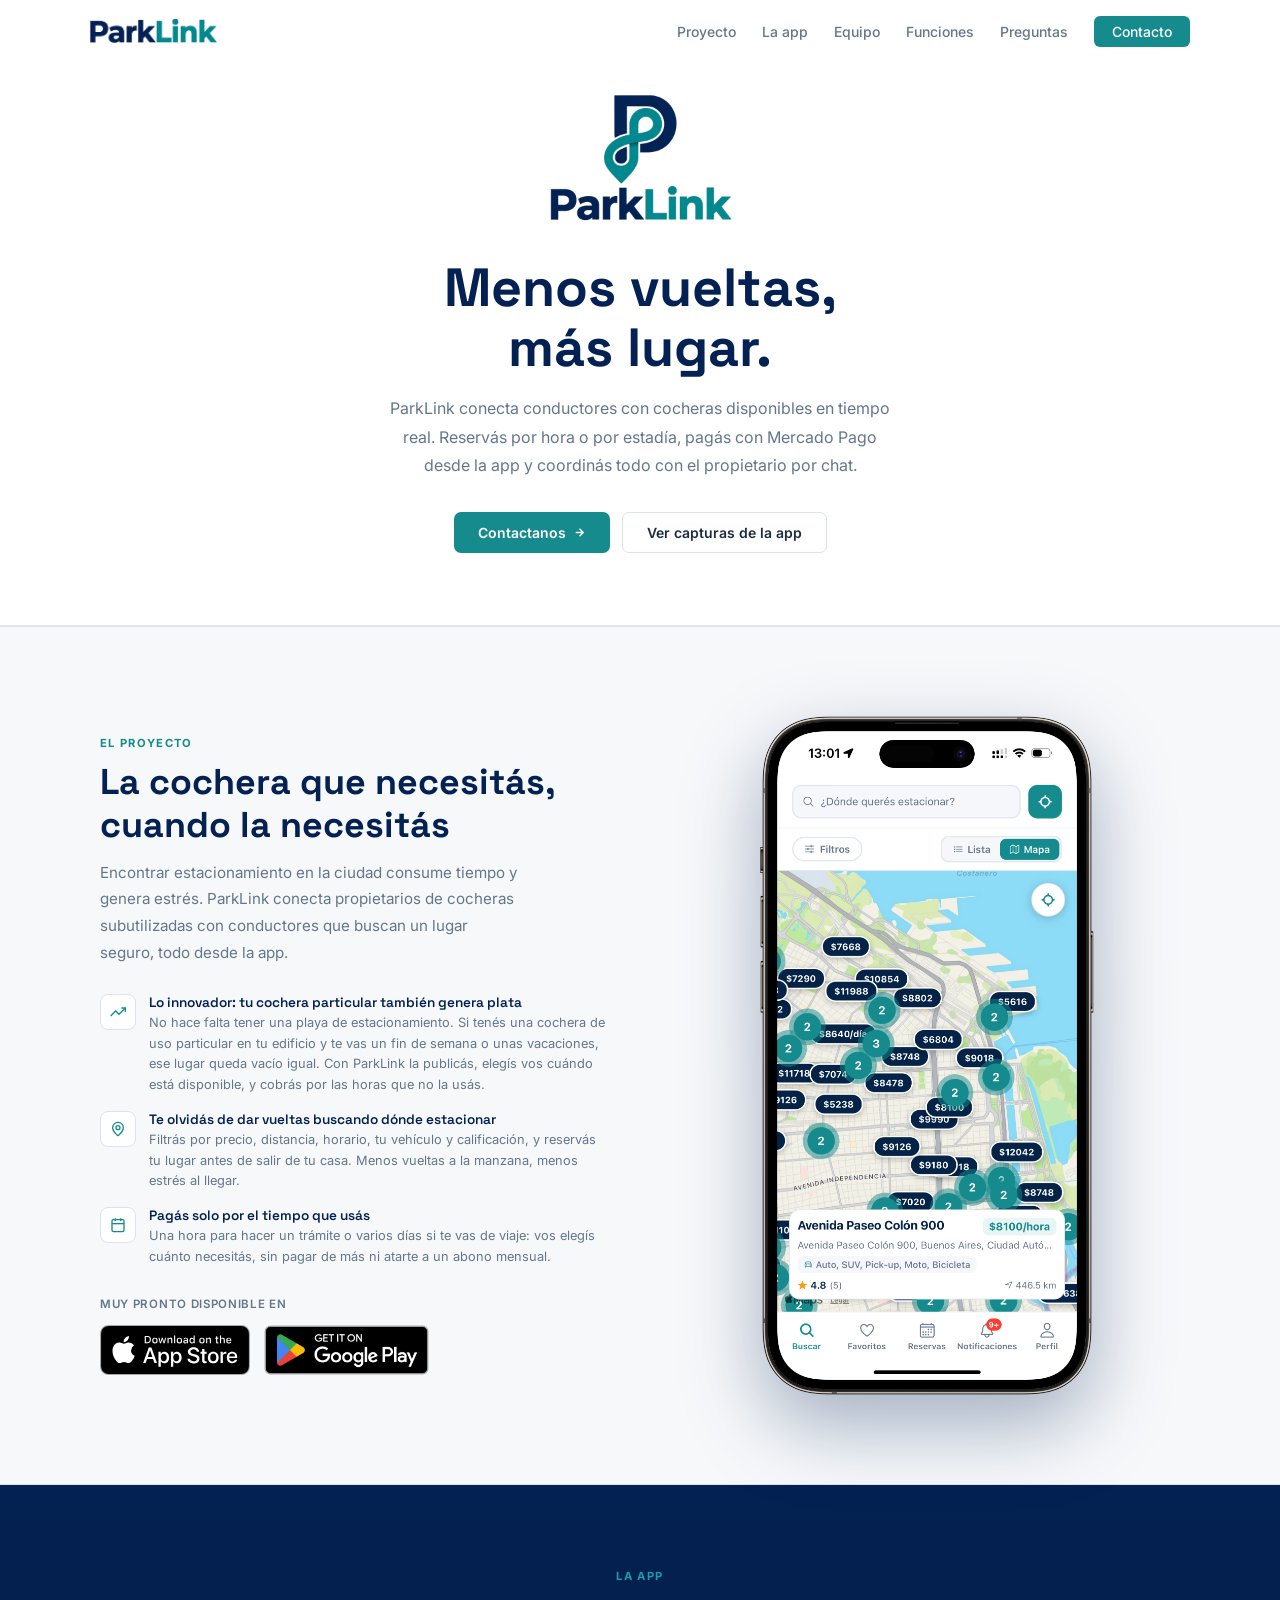
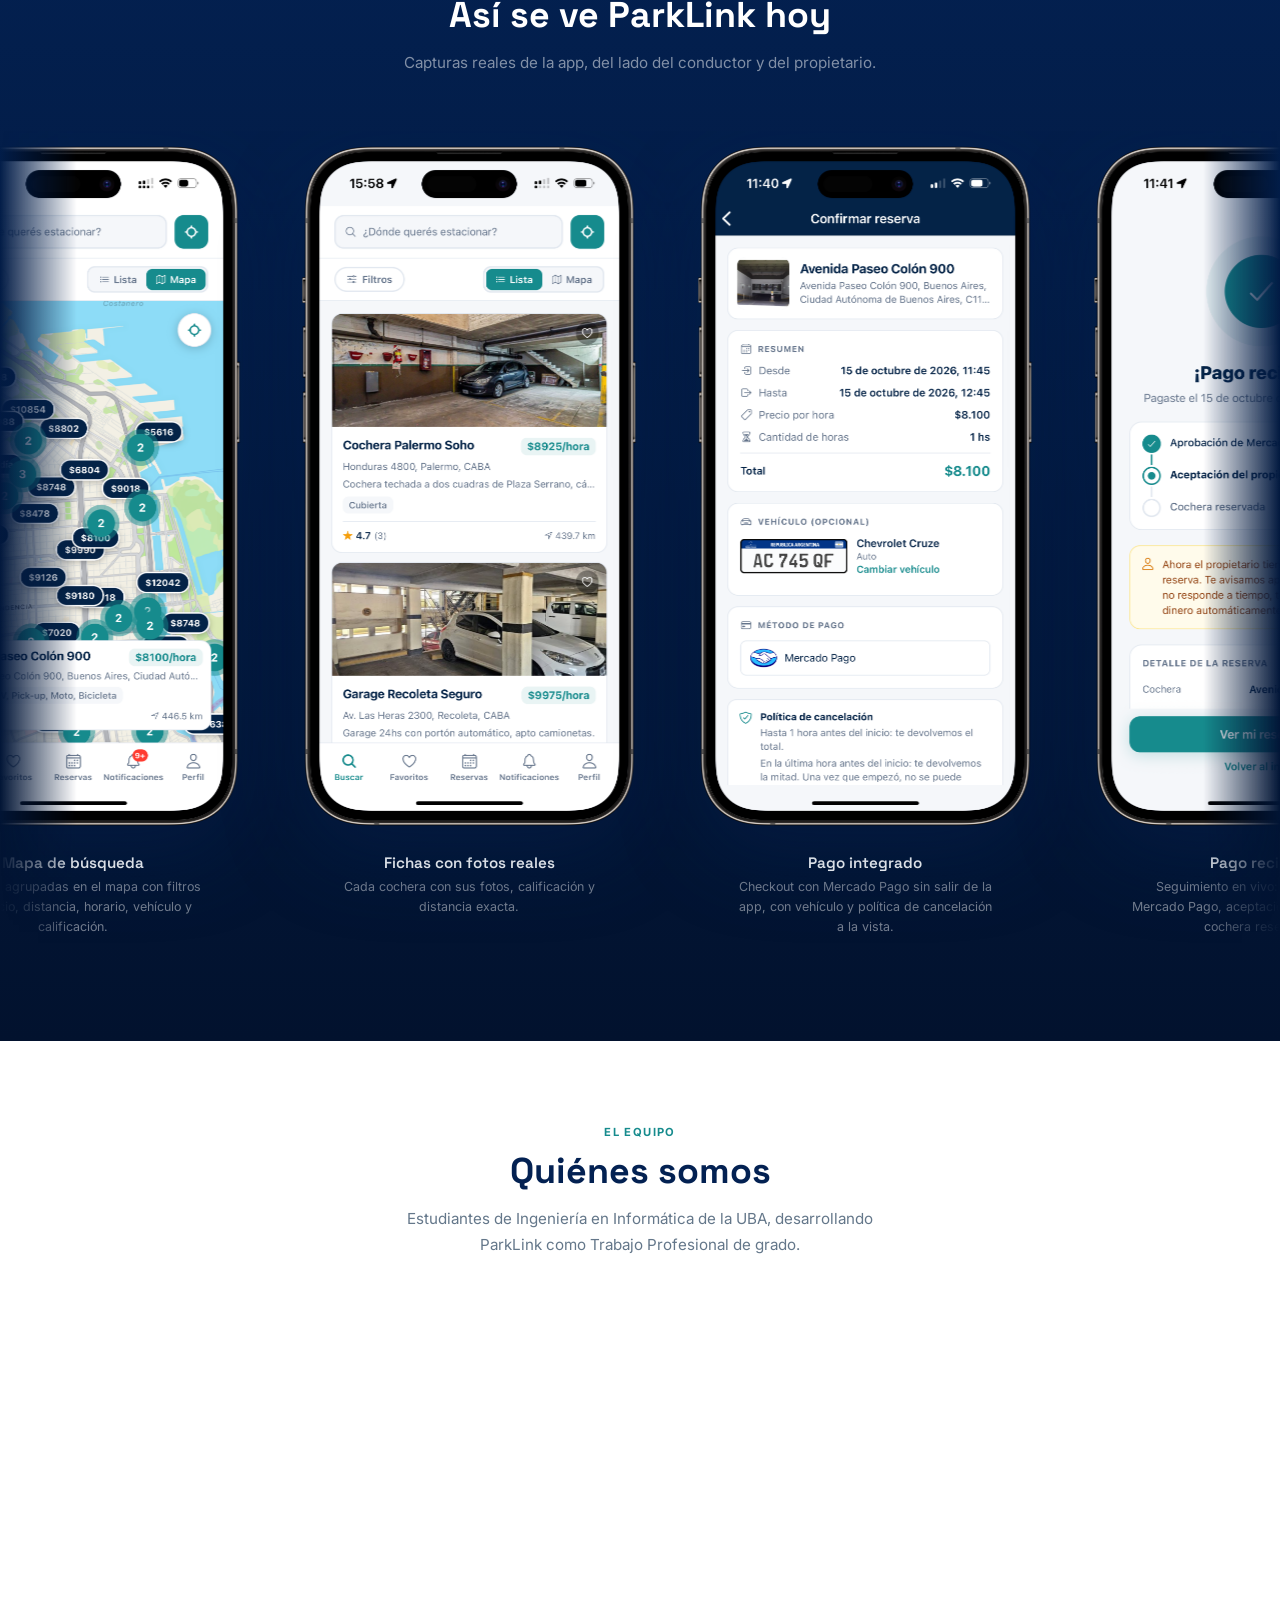
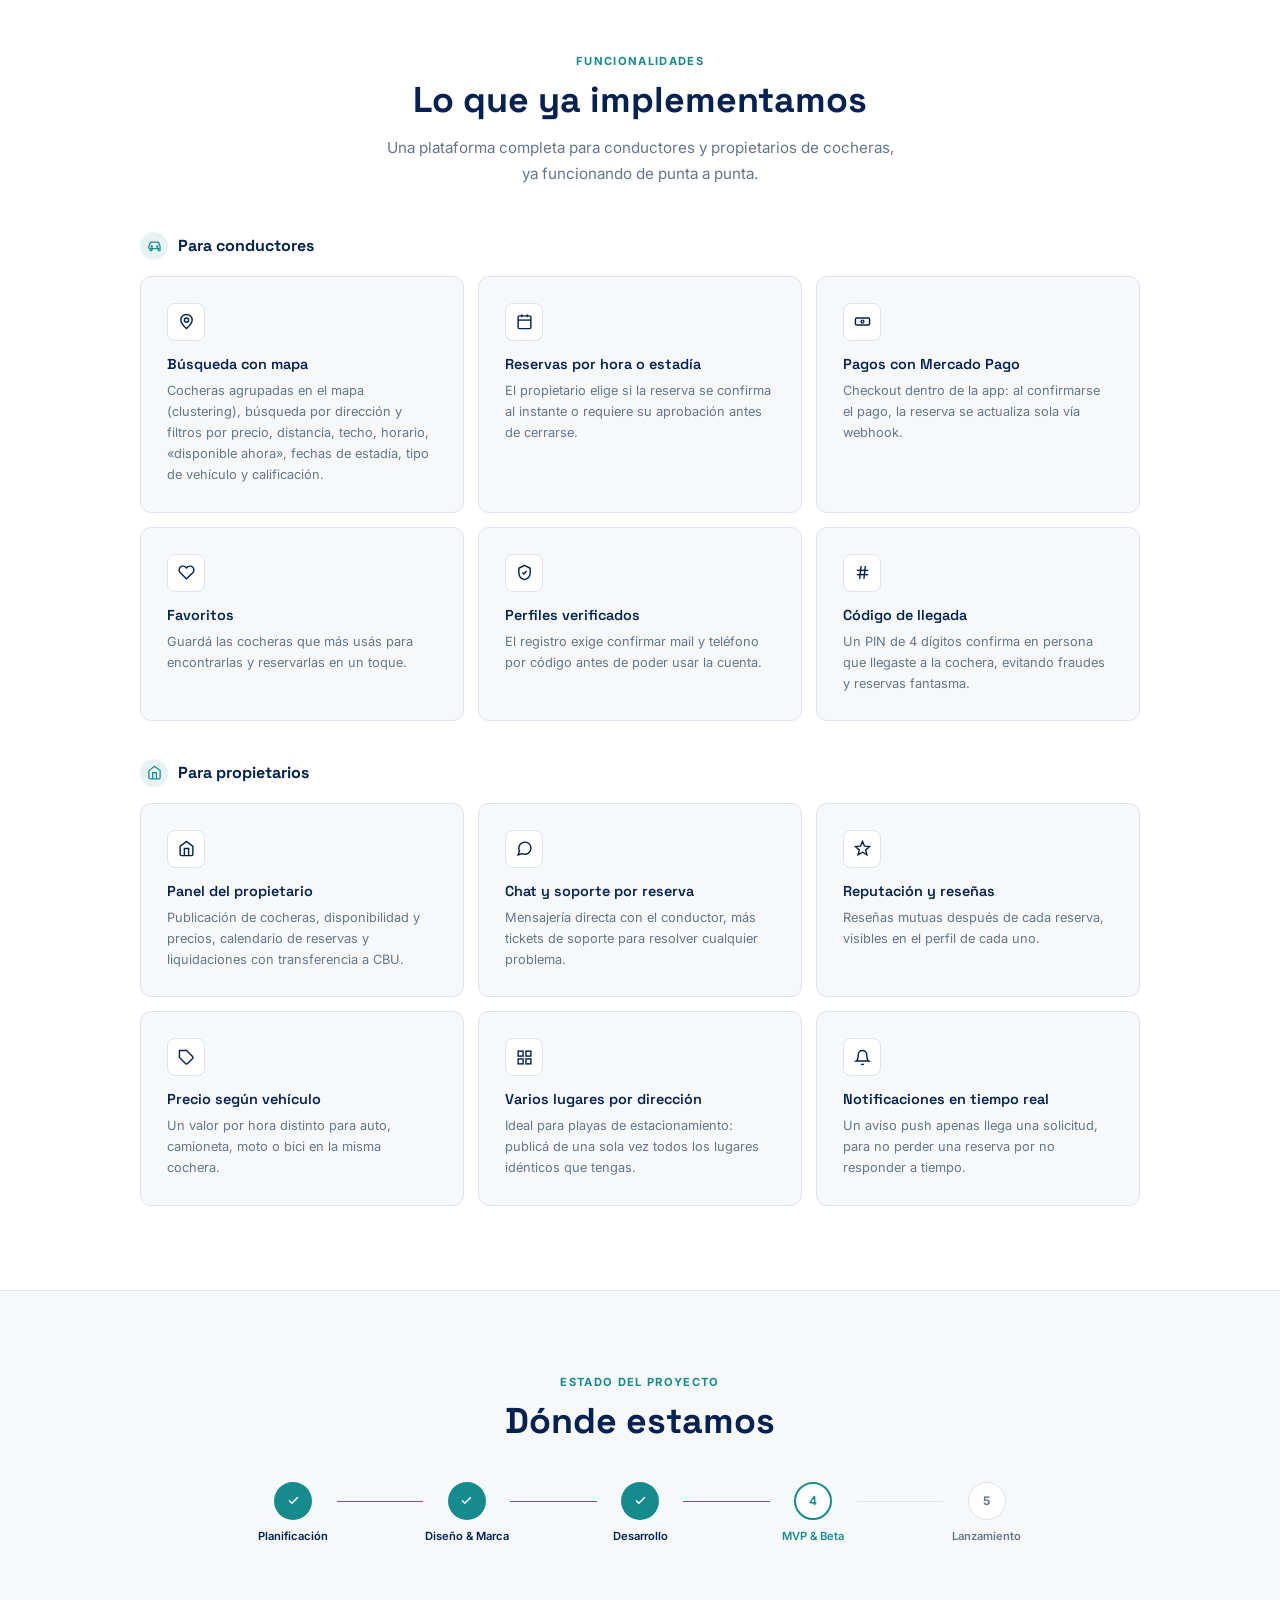
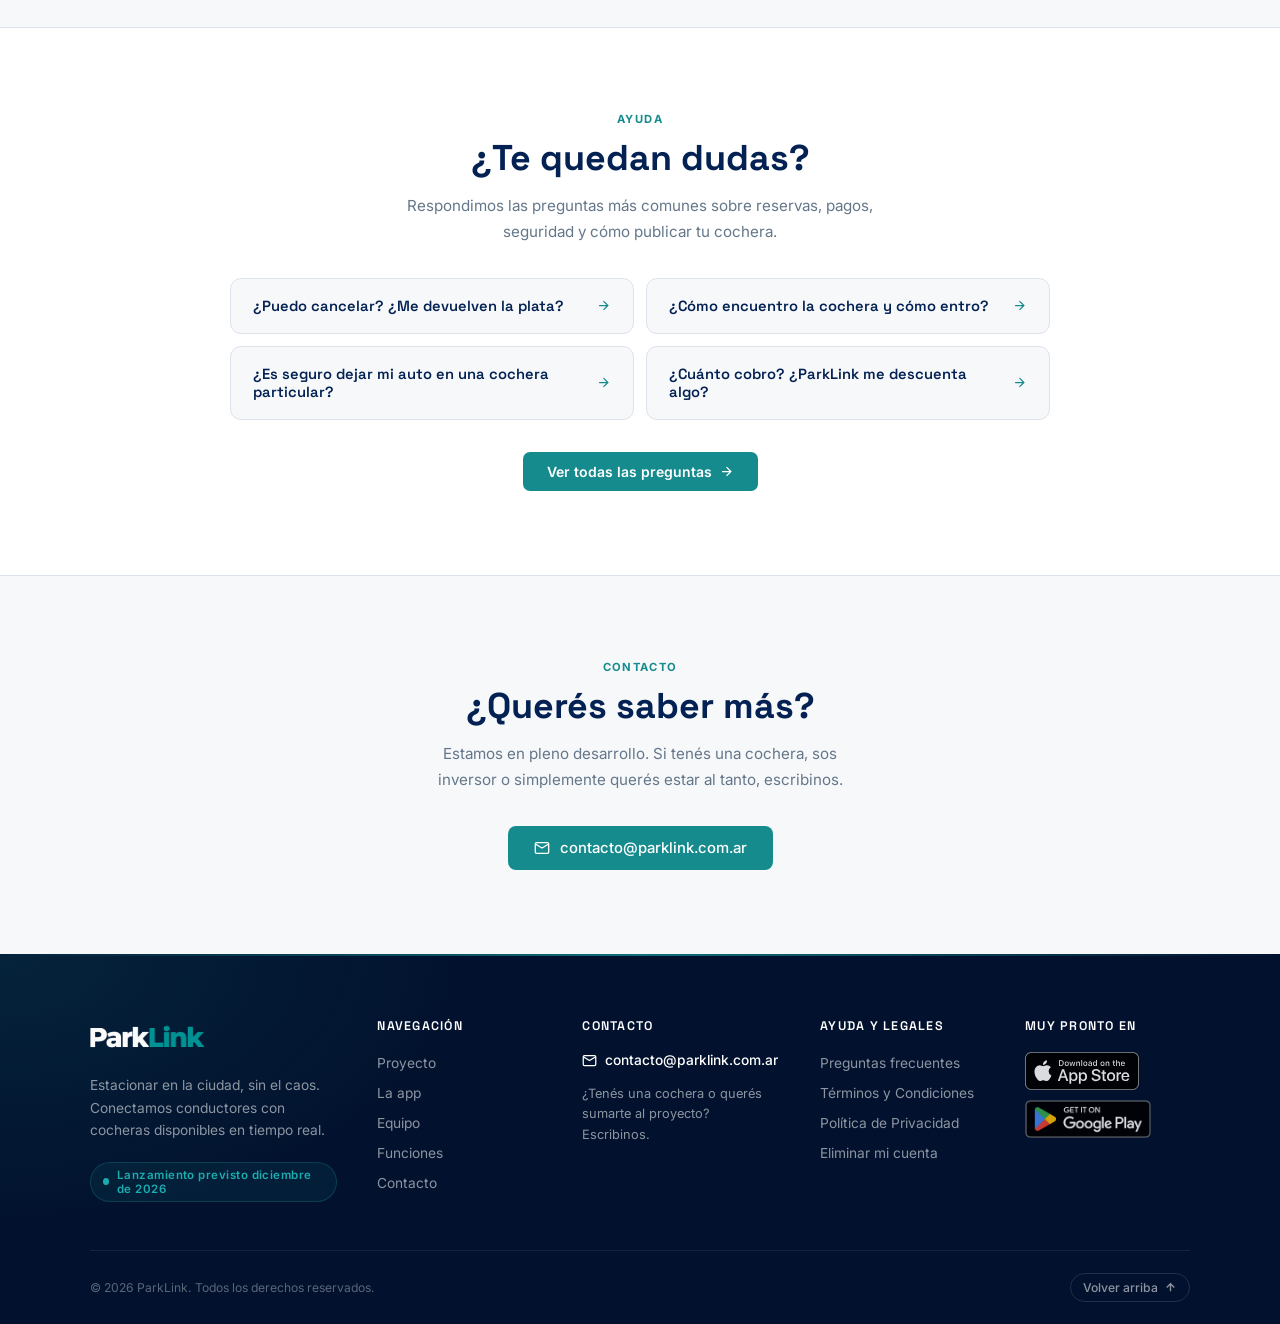
==== index.html @ 0a31c66e "Merge branch 'main' of github.com:ParkLink-AR/landing-webpage" ====
<!DOCTYPE html>
<html lang="es" class="is-loading">
<head>
    <meta charset="UTF-8">
    <meta name="viewport" content="width=device-width, initial-scale=1.0">
    <meta name="description" content="ParkLink — Plataforma de reservas de estacionamiento urbano. En desarrollo.">
    <title>ParkLink — La forma inteligente de estacionar</title>
    <link rel="icon" type="image/png" href="favicon.png">
    <link rel="preconnect" href="https://fonts.googleapis.com">
    <link rel="preconnect" href="https://fonts.gstatic.com" crossorigin>
    <link href="https://fonts.googleapis.com/css2?family=Space+Grotesk:wght@400;500;600;700&family=Inter:wght@300;400;500;600&display=swap" rel="stylesheet">
    <link rel="stylesheet" href="styles.css?v=2">
    <link rel="preload" href="assets/logos/logo-parklink.png" as="image" fetchpriority="high">
    <noscript><style>#preloader { display: none; } html.is-loading { overflow: auto; }</style></noscript>
</head>
<body>

<div id="preloader" role="status" aria-label="Cargando ParkLink">
    <img src="assets/logos/logo-parklink.png" alt="" class="preloader-logo">
    <div class="preloader-bar"><span id="preloaderProgress"></span></div>
</div>

<nav>
    <a href="#" class="nav-brand">
        <img src="assets/logos/logo-letras.png" alt="ParkLink" class="brand-logo">
    </a>
    <ul class="nav-links">
        <li><a href="#sobre">Proyecto</a></li>
        <li><a href="#capturas">La app</a></li>
        <li><a href="#equipo">Equipo</a></li>
        <li><a href="#funciones">Funciones</a></li>
        <li><a href="/preguntas-frecuentes/">Preguntas</a></li>
        <li><a href="#contacto" class="nav-cta">Contacto</a></li>
    </ul>
</nav>

<section id="hero">
    <img src="assets/logos/logo-parklink.png" alt="ParkLink" class="hero-logo">
    <h1 class="hero-title">Menos vueltas,<br>más lugar.</h1>
    <p class="hero-desc">
        ParkLink conecta conductores con cocheras disponibles en tiempo real. Reservás por hora o por estadía, pagás con Mercado Pago desde la app y coordinás todo con el propietario por chat.
    </p>
    <div class="hero-actions">
        <a href="#contacto" class="btn btn-primary">
            Contactanos
            <svg width="13" height="13" viewBox="0 0 24 24" fill="none" stroke="currentColor" stroke-width="2.5"><path d="M5 12h14M12 5l7 7-7 7"/></svg>
        </a>
        <a href="#capturas" class="btn btn-outline">Ver capturas de la app</a>
    </div>
</section>

<section id="sobre">
    <div class="about-grid">
        <div class="about-left reveal">
            <p class="tag">El proyecto</p>
            <h2 class="sh">La cochera que necesitás,<br>cuando la necesitás</h2>
            <p class="sp">Encontrar estacionamiento en la ciudad consume tiempo y genera estrés. ParkLink conecta propietarios de cocheras subutilizadas con conductores que buscan un lugar seguro, todo desde la app.</p>

            <div class="feat-list">
                <div class="feat-row reveal d1">
                    <div class="feat-ic">
                        <svg width="16" height="16" viewBox="0 0 24 24" fill="none" stroke="currentColor" stroke-width="2"><path d="M23 6l-9.5 9.5-5-5L1 18"/><path d="M17 6h6v6"/></svg>
                    </div>
                    <div class="feat-tx">
                        <h4>Lo innovador: tu cochera particular también genera plata</h4>
                        <p>No hace falta tener una playa de estacionamiento. Si tenés una cochera de uso particular en tu edificio y te vas un fin de semana o unas vacaciones, ese lugar queda vacío igual. Con ParkLink la publicás, elegís vos cuándo está disponible, y cobrás por las horas que no la usás.</p>
                    </div>
                </div>
                <div class="feat-row reveal d1">
                    <div class="feat-ic">
                        <svg width="16" height="16" viewBox="0 0 24 24" fill="none" stroke="currentColor" stroke-width="2"><circle cx="12" cy="10" r="3"/><path d="M12 2a8 8 0 0 0-8 8c0 5.4 7.4 11.5 7.7 11.8a.5.5 0 0 0 .6 0C12.6 21.5 20 15.4 20 10a8 8 0 0 0-8-8z"/></svg>
                    </div>
                    <div class="feat-tx">
                        <h4>Te olvidás de dar vueltas buscando dónde estacionar</h4>
                        <p>Filtrás por precio, distancia, horario, tu vehículo y calificación, y reservás tu lugar antes de salir de tu casa. Menos vueltas a la manzana, menos estrés al llegar.</p>
                    </div>
                </div>
                <div class="feat-row reveal d1">
                    <div class="feat-ic">
                        <svg width="16" height="16" viewBox="0 0 24 24" fill="none" stroke="currentColor" stroke-width="2"><rect x="3" y="4" width="18" height="18" rx="2"/><line x1="16" y1="2" x2="16" y2="6"/><line x1="8" y1="2" x2="8" y2="6"/><line x1="3" y1="10" x2="21" y2="10"/></svg>
                    </div>
                    <div class="feat-tx">
                        <h4>Pagás solo por el tiempo que usás</h4>
                        <p>Una hora para hacer un trámite o varios días si te vas de viaje: vos elegís cuánto necesitás, sin pagar de más ni atarte a un abono mensual.</p>
                    </div>
                </div>
            </div>

            <div class="store-cta reveal d2">
                <p class="store-soon">Muy pronto disponible en</p>
                <div class="store-badges">
                    <a href="#contacto" aria-label="Próximamente en App Store">
                        <img src="assets/logos/app-store-badge.svg" alt="Download on the App Store" class="store-badge-img">
                    </a>
                    <a href="#contacto" aria-label="Próximamente en Google Play">
                        <img src="assets/logos/google-play-badge.png" alt="Get it on Google Play" class="store-badge-img">
                    </a>
                </div>
            </div>
        </div>

        <div class="about-phone reveal d2">
            <img src="assets/mockups/mockup-22.png" alt="Mapa de búsqueda ParkLink" class="phone-shot">
        </div>
    </div>
</section>

<section id="capturas">
    <div class="capturas-hd">
        <p class="tag">La app</p>
        <h2 class="sh">Así se ve ParkLink hoy</h2>
        <p class="sp">Capturas reales de la app, del lado del conductor y del propietario.</p>
    </div>
    <div class="marquee-viewport">
        <div class="marquee-track" id="marqueeTrack">
            <div class="phone-item">
                <img src="assets/mockups/mockup-22.png" alt="Mapa de búsqueda" class="phone-shot">
                <div class="phone-cap"><h4>Mapa de búsqueda</h4><p>Cocheras agrupadas en el mapa con filtros por precio, distancia, horario, vehículo y calificación.</p></div>
            </div>
            <div class="phone-item">
                <img src="assets/mockups/mockup-8.png" alt="Resultados con fotos reales" class="phone-shot">
                <div class="phone-cap"><h4>Fichas con fotos reales</h4><p>Cada cochera con sus fotos, calificación y distancia exacta.</p></div>
            </div>
            <div class="phone-item">
                <img src="assets/mockups/mockup-25.png" alt="Pago con Mercado Pago" class="phone-shot">
                <div class="phone-cap"><h4>Pago integrado</h4><p>Checkout con Mercado Pago sin salir de la app, con vehículo y política de cancelación a la vista.</p></div>
            </div>
            <div class="phone-item">
                <img src="assets/mockups/mockup-26.png" alt="Pago recibido" class="phone-shot">
                <div class="phone-cap"><h4>Pago recibido</h4><p>Seguimiento en vivo: aprobación de Mercado Pago, aceptación del propietario y cochera reservada.</p></div>
            </div>
            <div class="phone-item">
                <img src="assets/mockups/mockup-23.png" alt="Código de llegada" class="phone-shot">
                <div class="phone-cap"><h4>Código de llegada</h4><p>Un PIN de 4 dígitos valida en persona que el conductor llegó, evitando fraudes.</p></div>
            </div>
            <div class="phone-item">
                <img src="assets/mockups/mockup-28.png" alt="Perfil del usuario" class="phone-shot">
                <div class="phone-cap"><h4>Perfil verificado</h4><p>Cambiá entre modo conductor y propietario, y gestioná tus vehículos desde el mismo lugar.</p></div>
            </div>
            <div class="phone-item">
                <img src="assets/mockups/mockup-20.png" alt="Mis vehículos" class="phone-shot">
                <div class="phone-cap"><h4>Mis vehículos</h4><p>Guardá tus vehículos con patente y tipo, y reservá en un toque.</p></div>
            </div>
            <div class="phone-item">
                <img src="assets/mockups/mockup-31.png" alt="Agregar vehículo" class="phone-shot">
                <div class="phone-cap"><h4>Agregar vehículo</h4><p>Auto, SUV, pick-up, moto o bici: elegís el tipo en segundos.</p></div>
            </div>
            <div class="phone-item">
                <img src="assets/mockups/mockup-19.png" alt="Notificaciones en tiempo real" class="phone-shot">
                <div class="phone-cap"><h4>Notificaciones en tiempo real</h4><p>Llegadas, reseñas pendientes y nuevas reservas, todo centralizado.</p></div>
            </div>
            <div class="phone-item">
                <img src="assets/mockups/mockup-13.png" alt="Chat de la reserva" class="phone-shot">
                <div class="phone-cap"><h4>Chat por reserva</h4><p>Mensajería directa entre conductor y propietario para coordinar la llegada.</p></div>
            </div>
            <div class="phone-item">
                <img src="assets/mockups/mockup-39.png" alt="Calendario del propietario" class="phone-shot">
                <div class="phone-cap"><h4>Calendario del propietario</h4><p>Todas las reservas del mes, de un vistazo, con el detalle de cada una.</p></div>
            </div>
            <div class="phone-item">
                <img src="assets/mockups/mockup-10.png" alt="Publicar cochera" class="phone-shot">
                <div class="phone-cap"><h4>Publicar una cochera</h4><p>Precio por tipo de vehículo, disponibilidad horaria y por estadía.</p></div>
            </div>
            <div class="phone-item">
                <img src="assets/mockups/mockup-38.png" alt="Solicitudes de reserva" class="phone-shot">
                <div class="phone-cap"><h4>Solicitudes en un toque</h4><p>Aprobá o rechazá reservas entrantes antes de que venza el plazo de respuesta.</p></div>
            </div>
            <div class="phone-item">
                <img src="assets/mockups/mockup-24.png" alt="Panel financiero del propietario" class="phone-shot">
                <div class="phone-cap"><h4>Panel financiero</h4><p>Ingresos, ocupación y próximas liquidaciones, de un vistazo.</p></div>
            </div>
            <div class="phone-item">
                <img src="assets/mockups/mockup-15.png" alt="Reputación y reseñas" class="phone-shot">
                <div class="phone-cap"><h4>Reputación</h4><p>Reseñas mutuas después de cada reserva, visibles en el perfil.</p></div>
            </div>
            <div class="phone-item">
                <img src="assets/mockups/mockup-29.png" alt="Calificar reserva" class="phone-shot">
                <div class="phone-cap"><h4>Calificaciones mutuas</h4><p>Conductor y propietario se califican entre sí después de cada reserva.</p></div>
            </div>
            <div class="phone-item">
                <img src="assets/mockups/mockup-37.png" alt="Elegí cómo usar la app" class="phone-shot">
                <div class="phone-cap"><h4>Pensada para los dos lados</h4><p>Elegí si usás ParkLink como conductor, propietario o ambos, y cambiá cuando quieras.</p></div>
            </div>
            <div class="phone-item">
                <img src="assets/mockups/mockup-36.png" alt="Registro de usuario" class="phone-shot">
                <div class="phone-cap"><h4>Sumate en minutos</h4><p>Verificás tu email y teléfono, completás tus datos y ya podés reservar.</p></div>
            </div>
        </div>
    </div>
</section>

<section id="equipo">
    <div class="team-hd">
        <p class="tag">El equipo</p>
        <h2 class="sh">Quiénes somos</h2>
        <p class="sp">Estudiantes de Ingeniería en Informática de la UBA, desarrollando ParkLink como Trabajo Profesional de grado.</p>
    </div>
    <div class="team-grid">
        <div class="team-card reveal">
            <div class="avatar"><img src="assets/team/thiago-baez-circular.png" alt="Thiago Baez"></div>
            <div class="t-name">Thiago Baez</div>
            <div class="t-role">Ing. en Informática</div>
            <a href="mailto:thiago@parklink.com.ar" class="t-mail">thiago@parklink.com.ar</a>
        </div>
        <div class="team-card reveal d1">
            <div class="avatar"><img src="assets/team/santiago-dominguez.jpg" alt="Santiago Domínguez"></div>
            <div class="t-name">Santiago Domínguez</div>
            <div class="t-role">Ing. en Informática</div>
            <a href="mailto:santid@parklink.com.ar" class="t-mail">santid@parklink.com.ar</a>
        </div>
        <div class="team-card reveal d2">
            <div class="avatar"><img src="assets/team/facundo-luzzi.jpg" alt="Facundo Luzzi"></div>
            <div class="t-name">Facundo Luzzi</div>
            <div class="t-role">Ing. en Informática</div>
            <a href="mailto:facu@parklink.com.ar" class="t-mail">facu@parklink.com.ar</a>
        </div>
        <div class="team-card reveal d3">
            <div class="avatar"><img src="assets/team/santiago-varga-circular.png" alt="Santiago Varga"></div>
            <div class="t-name">Santiago Varga</div>
            <div class="t-role">Ing. en Informática</div>
            <a href="mailto:santiv@parklink.com.ar" class="t-mail">santiv@parklink.com.ar</a>
        </div>
    </div>
</section>

<section id="funciones">
    <div class="func-hd">
        <p class="tag">Funcionalidades</p>
        <h2 class="sh">Lo que ya implementamos</h2>
        <p class="sp">Una plataforma completa para conductores y propietarios de cocheras, ya funcionando de punta a punta.</p>
    </div>

    <div class="func-track">
        <div class="func-track-label">
            <span class="func-track-ic">
                <svg width="15" height="15" viewBox="0 0 24 24" fill="none" stroke="currentColor" stroke-width="2"><path d="M5 17h14M5 17a2 2 0 0 1-2-2v-1.5l2-5.5a2 2 0 0 1 1.9-1.4h10.2a2 2 0 0 1 1.9 1.4l2 5.5V15a2 2 0 0 1-2 2M5 17v2a1 1 0 0 0 1 1h1a1 1 0 0 0 1-1v-2m10 0v2a1 1 0 0 0 1 1h1a1 1 0 0 0 1-1v-2"/><circle cx="7.5" cy="13.5" r="1"/><circle cx="16.5" cy="13.5" r="1"/></svg>
            </span>
            Para conductores
        </div>
        <div class="func-grid">
            <div class="func-card reveal">
                <div class="func-icon">
                    <svg width="17" height="17" viewBox="0 0 24 24" fill="none" stroke="currentColor" stroke-width="2"><circle cx="12" cy="10" r="3"/><path d="M12 2a8 8 0 0 0-8 8c0 5.4 7.4 11.5 7.7 11.8a.5.5 0 0 0 .6 0C12.6 21.5 20 15.4 20 10a8 8 0 0 0-8-8z"/></svg>
                </div>
                <h3>Búsqueda con mapa</h3>
                <p>Cocheras agrupadas en el mapa (clustering), búsqueda por dirección y filtros por precio, distancia, techo, horario, «disponible ahora», fechas de estadía, tipo de vehículo y calificación.</p>
            </div>
            <div class="func-card reveal d1">
                <div class="func-icon">
                    <svg width="17" height="17" viewBox="0 0 24 24" fill="none" stroke="currentColor" stroke-width="2"><rect x="3" y="4" width="18" height="18" rx="2"/><line x1="16" y1="2" x2="16" y2="6"/><line x1="8" y1="2" x2="8" y2="6"/><line x1="3" y1="10" x2="21" y2="10"/></svg>
                </div>
                <h3>Reservas por hora o estadía</h3>
                <p>El propietario elige si la reserva se confirma al instante o requiere su aprobación antes de cerrarse.</p>
            </div>
            <div class="func-card reveal d2">
                <div class="func-icon">
                    <svg width="17" height="17" viewBox="0 0 24 24" fill="none" stroke="currentColor" stroke-width="2"><path d="M20 7H4a2 2 0 0 0-2 2v6a2 2 0 0 0 2 2h16a2 2 0 0 0 2-2V9a2 2 0 0 0-2-2z"/><circle cx="12" cy="12" r="2"/></svg>
                </div>
                <h3>Pagos con Mercado Pago</h3>
                <p>Checkout dentro de la app: al confirmarse el pago, la reserva se actualiza sola vía webhook.</p>
            </div>
            <div class="func-card reveal">
                <div class="func-icon">
                    <svg width="17" height="17" viewBox="0 0 24 24" fill="none" stroke="currentColor" stroke-width="2"><path d="M20.84 4.61a5.5 5.5 0 0 0-7.78 0L12 5.67l-1.06-1.06a5.5 5.5 0 0 0-7.78 7.78L12 21l8.84-8.61a5.5 5.5 0 0 0 0-7.78z"/></svg>
                </div>
                <h3>Favoritos</h3>
                <p>Guardá las cocheras que más usás para encontrarlas y reservarlas en un toque.</p>
            </div>
            <div class="func-card reveal d1">
                <div class="func-icon">
                    <svg width="17" height="17" viewBox="0 0 24 24" fill="none" stroke="currentColor" stroke-width="2"><path d="M12 2l8 4v6c0 5-3.5 9-8 10-4.5-1-8-5-8-10V6l8-4z"/><polyline points="9 12 11 14 15 10"/></svg>
                </div>
                <h3>Perfiles verificados</h3>
                <p>El registro exige confirmar mail y teléfono por código antes de poder usar la cuenta.</p>
            </div>
            <div class="func-card reveal d2">
                <div class="func-icon">
                    <svg width="17" height="17" viewBox="0 0 24 24" fill="none" stroke="currentColor" stroke-width="2"><line x1="4" y1="9" x2="20" y2="9"/><line x1="4" y1="15" x2="20" y2="15"/><line x1="10" y1="3" x2="8" y2="21"/><line x1="16" y1="3" x2="14" y2="21"/></svg>
                </div>
                <h3>Código de llegada</h3>
                <p>Un PIN de 4 dígitos confirma en persona que llegaste a la cochera, evitando fraudes y reservas fantasma.</p>
            </div>
        </div>
    </div>

    <div class="func-track">
        <div class="func-track-label">
            <span class="func-track-ic">
                <svg width="15" height="15" viewBox="0 0 24 24" fill="none" stroke="currentColor" stroke-width="2"><path d="M3 9l9-7 9 7v11a2 2 0 0 1-2 2H5a2 2 0 0 1-2-2z"/><polyline points="9,22 9,12 15,12 15,22"/></svg>
            </span>
            Para propietarios
        </div>
        <div class="func-grid">
            <div class="func-card reveal">
                <div class="func-icon">
                    <svg width="17" height="17" viewBox="0 0 24 24" fill="none" stroke="currentColor" stroke-width="2"><path d="M3 9l9-7 9 7v11a2 2 0 0 1-2 2H5a2 2 0 0 1-2-2z"/><polyline points="9,22 9,12 15,12 15,22"/></svg>
                </div>
                <h3>Panel del propietario</h3>
                <p>Publicación de cocheras, disponibilidad y precios, calendario de reservas y liquidaciones con transferencia a CBU.</p>
            </div>
            <div class="func-card reveal d1">
                <div class="func-icon">
                    <svg width="17" height="17" viewBox="0 0 24 24" fill="none" stroke="currentColor" stroke-width="2"><path d="M21 11.5a8.38 8.38 0 0 1-.9 3.8 8.5 8.5 0 0 1-7.6 4.7 8.38 8.38 0 0 1-3.8-.9L3 21l1.9-5.7a8.38 8.38 0 0 1-.9-3.8 8.5 8.5 0 0 1 4.7-7.6 8.38 8.38 0 0 1 3.8-.9h.5a8.48 8.48 0 0 1 8 8v.5z"/></svg>
                </div>
                <h3>Chat y soporte por reserva</h3>
                <p>Mensajería directa con el conductor, más tickets de soporte para resolver cualquier problema.</p>
            </div>
            <div class="func-card reveal d2">
                <div class="func-icon">
                    <svg width="17" height="17" viewBox="0 0 24 24" fill="none" stroke="currentColor" stroke-width="2"><path d="M12 17.27L18.18 21l-1.64-7.03L22 9.24l-7.19-.61L12 2 9.19 8.63 2 9.24l5.46 4.73L5.82 21z"/></svg>
                </div>
                <h3>Reputación y reseñas</h3>
                <p>Reseñas mutuas después de cada reserva, visibles en el perfil de cada uno.</p>
            </div>
            <div class="func-card reveal">
                <div class="func-icon">
                    <svg width="17" height="17" viewBox="0 0 24 24" fill="none" stroke="currentColor" stroke-width="2"><path d="M20.59 13.41L13.42 20.58a2 2 0 0 1-2.83 0L2 12V2h10l8.59 8.59a2 2 0 0 1 0 2.82z"/><line x1="7" y1="7.01" x2="7" y2="7"/></svg>
                </div>
                <h3>Precio según vehículo</h3>
                <p>Un valor por hora distinto para auto, camioneta, moto o bici en la misma cochera.</p>
            </div>
            <div class="func-card reveal d1">
                <div class="func-icon">
                    <svg width="17" height="17" viewBox="0 0 24 24" fill="none" stroke="currentColor" stroke-width="2"><rect x="3" y="3" width="7" height="7"/><rect x="14" y="3" width="7" height="7"/><rect x="14" y="14" width="7" height="7"/><rect x="3" y="14" width="7" height="7"/></svg>
                </div>
                <h3>Varios lugares por dirección</h3>
                <p>Ideal para playas de estacionamiento: publicá de una sola vez todos los lugares idénticos que tengas.</p>
            </div>
            <div class="func-card reveal d2">
                <div class="func-icon">
                    <svg width="17" height="17" viewBox="0 0 24 24" fill="none" stroke="currentColor" stroke-width="2"><path d="M18 8A6 6 0 0 0 6 8c0 7-3 9-3 9h18s-3-2-3-9"/><path d="M13.73 21a2 2 0 0 1-3.46 0"/></svg>
                </div>
                <h3>Notificaciones en tiempo real</h3>
                <p>Un aviso push apenas llega una solicitud, para no perder una reserva por no responder a tiempo.</p>
            </div>
        </div>
    </div>
</section>


<section id="roadmap">
    <div style="text-align:center; max-width:520px; margin:0 auto 40px;">
        <p class="tag">Estado del proyecto</p>
        <h2 class="sh">Dónde estamos</h2>
    </div>
    <div class="steps">
        <div class="step done">
            <div class="step-dot">
                <svg width="13" height="13" viewBox="0 0 24 24" fill="none" stroke="currentColor" stroke-width="3"><polyline points="20 6 9 17 4 12"/></svg>
            </div>
            <span class="step-lbl">Planificación</span>
        </div>
        <div class="step-conn done"></div>
        <div class="step done">
            <div class="step-dot">
                <svg width="13" height="13" viewBox="0 0 24 24" fill="none" stroke="currentColor" stroke-width="3"><polyline points="20 6 9 17 4 12"/></svg>
            </div>
            <span class="step-lbl">Diseño &amp; Marca</span>
        </div>
        <div class="step-conn done"></div>
        <div class="step done">
            <div class="step-dot">
                <svg width="13" height="13" viewBox="0 0 24 24" fill="none" stroke="currentColor" stroke-width="3"><polyline points="20 6 9 17 4 12"/></svg>
            </div>
            <span class="step-lbl">Desarrollo</span>
        </div>
        <div class="step-conn done"></div>
        <div class="step now">
            <div class="step-dot">4</div>
            <span class="step-lbl">MVP &amp; Beta</span>
        </div>
        <div class="step-conn pend"></div>
        <div class="step next">
            <div class="step-dot">5</div>
            <span class="step-lbl">Lanzamiento</span>
        </div>
    </div>
</section>

<section id="dudas">
    <p class="tag">Ayuda</p>
    <h2 class="sh">¿Te quedan dudas?</h2>
    <p class="sp">Respondimos las preguntas más comunes sobre reservas, pagos, seguridad y cómo publicar tu cochera.</p>
    <div class="dudas-list">
        <a href="/preguntas-frecuentes/#faq-pagos" class="dudas-q reveal d1">
            <span>¿Puedo cancelar? ¿Me devuelven la plata?</span>
            <svg width="15" height="15" viewBox="0 0 24 24" fill="none" stroke="currentColor" stroke-width="2"><path d="M5 12h14M12 5l7 7-7 7"/></svg>
        </a>
        <a href="/preguntas-frecuentes/#faq-reservar" class="dudas-q reveal d2">
            <span>¿Cómo encuentro la cochera y cómo entro?</span>
            <svg width="15" height="15" viewBox="0 0 24 24" fill="none" stroke="currentColor" stroke-width="2"><path d="M5 12h14M12 5l7 7-7 7"/></svg>
        </a>
        <a href="/preguntas-frecuentes/#faq-seguridad" class="dudas-q reveal d3">
            <span>¿Es seguro dejar mi auto en una cochera particular?</span>
            <svg width="15" height="15" viewBox="0 0 24 24" fill="none" stroke="currentColor" stroke-width="2"><path d="M5 12h14M12 5l7 7-7 7"/></svg>
        </a>
        <a href="/preguntas-frecuentes/#faq-propietarios" class="dudas-q reveal d3">
            <span>¿Cuánto cobro? ¿ParkLink me descuenta algo?</span>
            <svg width="15" height="15" viewBox="0 0 24 24" fill="none" stroke="currentColor" stroke-width="2"><path d="M5 12h14M12 5l7 7-7 7"/></svg>
        </a>
    </div>
    <a href="/preguntas-frecuentes/" class="btn btn-primary">
        Ver todas las preguntas
        <svg width="15" height="15" viewBox="0 0 24 24" fill="none" stroke="currentColor" stroke-width="2"><path d="M5 12h14M12 5l7 7-7 7"/></svg>
    </a>
</section>

<section id="contacto">
    <p class="tag">Contacto</p>
    <h2 class="sh">¿Querés saber más?</h2>
    <p class="sp">Estamos en pleno desarrollo. Si tenés una cochera, sos inversor o simplemente querés estar al tanto, escribinos.</p>
    <a href="mailto:contacto@parklink.com.ar" class="cta-mail">
        <svg width="16" height="16" viewBox="0 0 24 24" fill="none" stroke="currentColor" stroke-width="2"><path d="M4 4h16c1.1 0 2 .9 2 2v12c0 1.1-.9 2-2 2H4c-1.1 0-2-.9-2-2V6c0-1.1.9-2 2-2z"/><polyline points="22,6 12,12 2,6"/></svg>
        contacto@parklink.com.ar
    </a>
</section>

<footer>
    <div class="foot-main">
        <div class="foot-brand">
            <img src="assets/logos/logo-letras-darkmode.png" alt="ParkLink" class="foot-logo">
            <p class="foot-tagline">Estacionar en la ciudad, sin el caos. Conectamos conductores con cocheras disponibles en tiempo real.</p>
            <span class="foot-status"><span class="foot-dot"></span>Lanzamiento previsto diciembre de 2026</span>
        </div>
        <div class="foot-col">
            <h5>Navegación</h5>
            <ul>
                <li><a href="#sobre">Proyecto</a></li>
                <li><a href="#capturas">La app</a></li>
                <li><a href="#equipo">Equipo</a></li>
                <li><a href="#funciones">Funciones</a></li>
                <li><a href="#contacto">Contacto</a></li>
            </ul>
        </div>
        <div class="foot-col">
            <h5>Contacto</h5>
            <a href="mailto:contacto@parklink.com.ar" class="foot-mail">
                <svg width="15" height="15" viewBox="0 0 24 24" fill="none" stroke="currentColor" stroke-width="2"><path d="M4 4h16c1.1 0 2 .9 2 2v12c0 1.1-.9 2-2 2H4c-1.1 0-2-.9-2-2V6c0-1.1.9-2 2-2z"/><polyline points="22,6 12,12 2,6"/></svg>
                contacto@parklink.com.ar
            </a>
            <p class="foot-note">¿Tenés una cochera o querés sumarte al proyecto? Escribinos.</p>
        </div>
        <div class="foot-col">
            <h5>Ayuda y legales</h5>
            <ul>
                <li><a href="/preguntas-frecuentes/">Preguntas frecuentes</a></li>
                <li><a href="/terminos/">Términos y Condiciones</a></li>
                <li><a href="/privacidad/">Política de Privacidad</a></li>
                <li><a href="/privacidad/#eliminacion">Eliminar mi cuenta</a></li>
            </ul>
        </div>
        <div class="foot-col">
            <h5>Muy pronto en</h5>
            <div class="foot-badges">
                <img src="assets/logos/app-store-badge.svg" alt="App Store">
                <img src="assets/logos/google-play-badge.png" alt="Google Play">
            </div>
        </div>
    </div>
    <div class="foot-bottom">
        <p class="foot-copy">© 2026 ParkLink. Todos los derechos reservados.</p>
        <a href="#" class="foot-top">
            Volver arriba
            <svg width="13" height="13" viewBox="0 0 24 24" fill="none" stroke="currentColor" stroke-width="2.5"><path d="M12 19V5M5 12l7-7 7 7"/></svg>
        </a>
    </div>
</footer>

<script>
const preloader = document.getElementById('preloader');
if (preloader) {
    const bar = document.getElementById('preloaderProgress');
    const imgs = [...document.images];
    let loaded = 0;
    const step = () => { bar.style.width = `${(++loaded / imgs.length) * 100}%`; };
    imgs.forEach(img => {
        if (img.complete) step();
        else {
            img.addEventListener('load', step, { once: true });
            img.addEventListener('error', step, { once: true });
        }
    });

    const start = performance.now();
    let finished = false;
    const finish = () => {
        if (finished) return;
        finished = true;
        bar.style.width = '100%';
        setTimeout(() => {
            preloader.classList.add('is-done');
            document.documentElement.classList.remove('is-loading');
            setTimeout(() => preloader.remove(), 1000);
        }, Math.max(0, 900 - (performance.now() - start)));
    };
    if (document.readyState === 'complete') finish();
    else addEventListener('load', finish);
    setTimeout(finish, 8000);
}
</script>
<script src="/script.js?v=2"></script>
</body>
</html>
---- styles.css ----
:root {
    --navy:       #032152;
    --navy-dark:  #02122E;
    --teal:       #168B8D;
    --teal-soft:  #1aadaf;
    --white:      #ffffff;
    --gray-bg:    #F7F8FA;
    --gray-mid:   #E2E8F0;
    --text:       #1E2D3D;
    --text-muted: #64778A;
    --border:     #DDE3EC;
}

*, *::before, *::after { margin: 0; padding: 0; box-sizing: border-box; }
html { scroll-behavior: smooth; }
html.is-loading { overflow: hidden; }

#preloader {
    position: fixed;
    inset: 0;
    z-index: 1000;
    background: var(--white);
    display: flex;
    flex-direction: column;
    align-items: center;
    justify-content: center;
    gap: 28px;
    transition: opacity 0.5s ease, visibility 0.5s ease;
}
#preloader.is-done { opacity: 0; visibility: hidden; }
.preloader-logo {
    height: 120px;
    width: auto;
    animation: preloader-pulse 1.6s ease-in-out infinite;
}
.preloader-bar {
    width: 160px;
    height: 3px;
    border-radius: 3px;
    background: var(--gray-mid);
    overflow: hidden;
}
.preloader-bar span {
    display: block;
    height: 100%;
    width: 0;
    background: var(--teal);
    border-radius: inherit;
    transition: width 0.3s ease;
}
@keyframes preloader-pulse {
    0%, 100% { transform: scale(1);    opacity: 1; }
    50%      { transform: scale(1.06); opacity: 0.8; }
}

body {
    font-family: 'Inter', sans-serif;
    color: var(--text);
    background: var(--white);
    -webkit-font-smoothing: antialiased;
}

nav {
    position: fixed;
    top: 0;
    left: 0;
    right: 0;
    z-index: 100;
    background: transparent;
    backdrop-filter: none;
    border-bottom: 1px solid transparent;
    padding: 0 7%;
    display: flex;
    align-items: center;
    justify-content: space-between;
    height: 62px;
    transition: background 0.3s ease, border-color 0.3s ease, backdrop-filter 0.3s ease;
}
nav.nav-scrolled {
    background: rgba(255,255,255,0.96);
    backdrop-filter: blur(8px);
    border-bottom: 1px solid var(--border);
}

.nav-brand {
    display: flex;
    align-items: center;
    gap: 9px;
    text-decoration: none;
}

.brand-logo {
    display: block;
    height: 24px;
    width: auto;
    opacity: 0;
    transform: translateY(-4px);
    transition: opacity 0.25s ease, transform 0.25s ease;
}
nav.nav-scrolled .brand-logo {
    opacity: 1;
    transform: translateY(0);
}

.nav-links {
    display: flex;
    align-items: center;
    gap: 26px;
    list-style: none;
}
.nav-links a {
    color: var(--text-muted);
    text-decoration: none;
    font-size: 0.875rem;
    font-weight: 500;
    transition: color 0.18s;
}
.nav-links a:hover { color: var(--navy); }

.nav-cta {
    background: var(--teal) !important;
    color: white !important;
    padding: 7px 18px;
    border-radius: 6px;
}
.nav-cta:hover { background: var(--teal-soft) !important; }

#hero {
    padding: 80px 7% 72px;
    background: var(--white);
    border-bottom: 1px solid var(--border);
    text-align: center;
}

.hero-logo {
    display: block;
    height: 150px;
    width: auto;
    margin: 0 auto 28px;
}

.hero-title {
    font-family: 'Space Grotesk', sans-serif;
    font-size: clamp(2.2rem, 4.2vw, 3.6rem);
    font-weight: 700;
    line-height: 1.12;
    color: var(--navy);
    max-width: 700px;
    margin: 0 auto 16px;
}

.hero-desc {
    font-size: 1rem;
    color: var(--text-muted);
    line-height: 1.78;
    max-width: 520px;
    margin: 0 auto 32px;
    font-weight: 400;
}

.hero-actions {
    display: flex;
    gap: 12px;
    justify-content: center;
    flex-wrap: wrap;
}

.store-cta {
    margin-top: 30px;
}
.store-soon {
    margin-bottom: 14px;
    font-size: 0.72rem;
    font-weight: 600;
    letter-spacing: 0.06em;
    text-transform: uppercase;
    color: var(--text-muted);
}
.store-badges {
    display: flex;
    gap: 14px;
    flex-wrap: wrap;
}
.store-badges a {
    display: inline-flex;
    transition: transform 0.18s;
}
.store-badges a:hover { transform: translateY(-2px); }
.store-badge-img {
    display: block;
    height: 50px;
    width: auto;
}

.btn {
    display: inline-flex;
    align-items: center;
    gap: 7px;
    padding: 11px 24px;
    border-radius: 7px;
    font-size: 0.875rem;
    font-weight: 600;
    text-decoration: none;
    transition: all 0.18s;
}
.btn-primary {
    background: var(--teal);
    color: white;
}
.btn-primary:hover {
    background: var(--teal-soft);
    box-shadow: 0 4px 14px rgba(22,139,141,0.22);
}
.btn-outline {
    border: 1.5px solid var(--border);
    color: var(--text);
    background: white;
}
.btn-outline:hover {
    border-color: var(--navy);
    color: var(--navy);
}

section { padding: 84px 7%; }

.tag {
    font-size: 0.7rem;
    font-weight: 700;
    letter-spacing: 0.12em;
    text-transform: uppercase;
    color: var(--teal);
    margin-bottom: 10px;
}
.sh {
    font-family: 'Space Grotesk', sans-serif;
    font-size: clamp(1.6rem, 2.8vw, 2.3rem);
    font-weight: 700;
    line-height: 1.2;
    color: var(--navy);
    margin-bottom: 14px;
}
.sp {
    font-size: 0.95rem;
    color: var(--text-muted);
    line-height: 1.75;
}

#sobre {
    background: var(--gray-bg);
    border-top: 1px solid var(--border);
    border-bottom: 1px solid var(--border);
}
.about-grid {
    display: grid;
    grid-template-columns: 1fr 1fr;
    gap: 68px;
    align-items: center;
    max-width: 1080px;
    margin: 0 auto;
}
.about-left .sp { max-width: 420px; margin-bottom: 28px; }

.feat-list { display: flex; flex-direction: column; gap: 16px; }
.feat-row {
    display: flex;
    align-items: flex-start;
    gap: 13px;
}
.feat-ic {
    flex-shrink: 0;
    width: 36px;
    height: 36px;
    background: white;
    border: 1px solid var(--border);
    border-radius: 8px;
    display: flex;
    align-items: center;
    justify-content: center;
    color: var(--teal);
}
.feat-tx h4 {
    font-family: 'Space Grotesk', sans-serif;
    font-size: 0.85rem;
    font-weight: 600;
    color: var(--navy);
    margin-bottom: 2px;
}
.feat-tx p {
    font-size: 0.8rem;
    color: var(--text-muted);
    line-height: 1.6;
}

.phone-shot {
    display: block;
    width: 100%;
    height: auto;
    filter: drop-shadow(0 30px 40px rgba(3,33,82,0.35));
}

.about-phone {
    display: flex;
    justify-content: center;
}
.about-phone .phone-shot {
    width: 100%;
    max-width: 340px;
}

#capturas {
    background: linear-gradient(180deg, var(--navy) 0%, var(--navy-dark) 100%);
    text-align: center;
    padding-left: 0;
    padding-right: 0;
    overflow: hidden;
}
.capturas-hd { padding: 0 7%; }
#capturas .tag { color: rgba(26,173,175,0.9); }
#capturas .sh { color: white; }
#capturas .sp { color: rgba(255,255,255,0.5); max-width: 520px; margin: 0 auto; }

.marquee-viewport {
    margin-top: 54px;
    overflow: hidden;
    -webkit-mask-image: linear-gradient(90deg, transparent, black 6%, black 94%, transparent);
    mask-image: linear-gradient(90deg, transparent, black 6%, black 94%, transparent);
}
.marquee-track {
    display: flex;
    align-items: flex-start;
    gap: 56px;
    width: max-content;
    padding: 10px 28px 20px;
    --marquee-duration: 110s;
    animation: marquee-scroll var(--marquee-duration) linear infinite;
}
.marquee-track.is-js { animation: none; will-change: transform; }
.marquee-viewport:has(.is-js) { cursor: grab; touch-action: pan-y; user-select: none; -webkit-user-select: none; }
.marquee-viewport.is-dragging { cursor: grabbing; }
@keyframes marquee-scroll {
    from { transform: translateX(0); }
    to   { transform: translateX(-50%); }
}
.phone-item {
    display: flex;
    flex-direction: column;
    align-items: center;
    flex-shrink: 0;
    width: 340px;
}
.phone-cap {
    text-align: center;
    margin-top: 22px;
    max-width: 260px;
}
.phone-cap h4 {
    font-family: 'Space Grotesk', sans-serif;
    font-size: 0.95rem;
    font-weight: 600;
    color: white;
    margin-bottom: 5px;
}
.phone-cap p {
    font-size: 0.78rem;
    color: rgba(255,255,255,0.45);
    line-height: 1.6;
}

#funciones { background: white; padding-top: 42px; }
.func-hd {
    text-align: center;
    max-width: 520px;
    margin: 0 auto 44px;
}
.func-track {
    max-width: 1000px;
    margin: 0 auto;
}
.func-track + .func-track { margin-top: 38px; }
.func-track-label {
    display: flex;
    align-items: center;
    gap: 10px;
    font-family: 'Space Grotesk', sans-serif;
    font-size: 1rem;
    font-weight: 700;
    color: var(--navy);
    margin-bottom: 16px;
}
.func-track-ic {
    width: 28px;
    height: 28px;
    flex-shrink: 0;
    border-radius: 50%;
    background: rgba(22,139,141,0.1);
    color: var(--teal);
    display: flex;
    align-items: center;
    justify-content: center;
}
.func-grid {
    display: grid;
    grid-template-columns: repeat(3, 1fr);
    gap: 14px;
}
.func-card {
    background: var(--gray-bg);
    border: 1px solid var(--border);
    border-radius: 11px;
    padding: 26px;
    transition: border-color 0.18s, box-shadow 0.18s;
}
.func-card:hover {
    border-color: rgba(22,139,141,0.35);
    box-shadow: 0 4px 16px rgba(3,33,82,0.06);
}
.func-icon {
    width: 38px;
    height: 38px;
    background: white;
    border: 1px solid var(--border);
    border-radius: 8px;
    display: flex;
    align-items: center;
    justify-content: center;
    color: var(--navy);
    margin-bottom: 14px;
}
.func-card h3 {
    font-family: 'Space Grotesk', sans-serif;
    font-size: 0.9rem;
    font-weight: 600;
    color: var(--navy);
    margin-bottom: 7px;
}
.func-card p {
    font-size: 0.8rem;
    color: var(--text-muted);
    line-height: 1.65;
}

#roadmap {
    background: var(--gray-bg);
    border-top: 1px solid var(--border);
    border-bottom: 1px solid var(--border);
    text-align: center;
}
#roadmap .sh { margin-bottom: 40px; }

.steps {
    display: flex;
    align-items: flex-start;
    justify-content: center;
    max-width: 780px;
    margin: 0 auto;
}
.step {
    display: flex;
    flex-direction: column;
    align-items: center;
    gap: 9px;
    flex: 1;
}
.step-dot {
    width: 38px;
    height: 38px;
    border-radius: 50%;
    display: flex;
    align-items: center;
    justify-content: center;
    font-size: 0.74rem;
    font-weight: 700;
}
.step.done .step-dot { background: var(--teal); color: white; }
.step.now  .step-dot { background: white; border: 2px solid var(--teal); color: var(--teal); }
.step.next .step-dot { background: white; border: 1.5px solid var(--border); color: var(--text-muted); }

.step-lbl {
    font-size: 0.7rem;
    font-weight: 600;
    text-align: center;
}
.step.done .step-lbl { color: var(--navy); }
.step.now  .step-lbl { color: var(--teal); }
.step.next .step-lbl { color: var(--text-muted); }

.step-conn {
    flex: 1;
    height: 1.5px;
    margin-top: 19px;
}
.step-conn.done { background: var(--teal); }
.step-conn.pend { background: var(--gray-mid); }

#equipo { background: white; padding-bottom: 42px; }
.team-hd {
    text-align: center;
    max-width: 520px;
    margin: 0 auto 44px;
}
.team-grid {
    display: grid;
    grid-template-columns: repeat(4, 1fr);
    gap: 20px;
    max-width: 1120px;
    margin: 0 auto;
}
.team-card {
    background: var(--gray-bg);
    border: 1px solid var(--border);
    border-radius: 14px;
    padding: 38px 20px;
    text-align: center;
    transition: box-shadow 0.18s;
}
.team-card:hover { box-shadow: 0 4px 18px rgba(3,33,82,0.08); }

.avatar {
    width: 96px;
    height: 96px;
    border-radius: 50%;
    margin: 0 auto 18px;
    display: flex;
    align-items: center;
    justify-content: center;
    font-family: 'Space Grotesk', sans-serif;
    font-weight: 700;
    font-size: 1.6rem;
    color: white;
    overflow: hidden;
}
.avatar img {
    width: 100%;
    height: 100%;
    object-fit: cover;
}
.t-name {
    font-family: 'Space Grotesk', sans-serif;
    font-size: 1.05rem;
    font-weight: 600;
    color: var(--navy);
    margin-bottom: 4px;
}
.t-role {
    font-size: 0.78rem;
    color: var(--teal);
    font-weight: 600;
    text-transform: uppercase;
    letter-spacing: 0.05em;
    margin-bottom: 14px;
}
.t-mail {
    font-size: 0.78rem;
    color: var(--text-muted);
    text-decoration: none;
    word-break: break-all;
    transition: color 0.18s;
}
.t-mail:hover { color: var(--teal); }

#dudas {
    background: white;
    text-align: center;
}
#dudas .sp { max-width: 480px; margin: 0 auto 32px; }
.dudas-list {
    display: grid;
    grid-template-columns: 1fr 1fr;
    gap: 12px;
    max-width: 820px;
    margin: 0 auto 32px;
    text-align: left;
}
.dudas-q {
    display: flex;
    align-items: center;
    justify-content: space-between;
    gap: 14px;
    padding: 18px 22px;
    background: var(--gray-bg);
    border: 1px solid var(--border);
    border-radius: 11px;
    font-family: 'Space Grotesk', sans-serif;
    font-size: 0.92rem;
    font-weight: 600;
    color: var(--navy);
    text-decoration: none;
    transition: border-color 0.18s, box-shadow 0.18s;
}
.dudas-q svg { flex-shrink: 0; color: var(--teal); transition: transform 0.18s; }
.dudas-q:hover { border-color: rgba(22,139,141,0.35); box-shadow: 0 4px 16px rgba(3,33,82,0.06); }
.dudas-q:hover svg { transform: translateX(3px); }

#contacto {
    background: var(--gray-bg);
    border-top: 1px solid var(--border);
    text-align: center;
}
#contacto .sp  { max-width: 440px; margin: 0 auto 32px; }

.cta-mail {
    display: inline-flex;
    align-items: center;
    gap: 10px;
    background: var(--teal);
    color: white;
    padding: 13px 26px;
    border-radius: 8px;
    text-decoration: none;
    font-size: 0.93rem;
    font-weight: 500;
    transition: all 0.18s;
}
.cta-mail:hover {
    background: var(--teal-soft);
    box-shadow: 0 4px 14px rgba(22,139,141,0.22);
}

footer {
    position: relative;
    background:
        radial-gradient(ellipse 60% 120% at 0% 0%, rgba(22,139,141,0.14), transparent 60%),
        var(--navy-dark);
    color: rgba(255,255,255,0.55);
    padding: 64px 7% 0;
}
footer::before {
    content: '';
    position: absolute;
    top: 0; left: 0; right: 0;
    height: 2px;
    background: linear-gradient(90deg, transparent, var(--teal-soft), transparent);
    opacity: 0.6;
}
.foot-main {
    display: grid;
    grid-template-columns: 1.5fr 1fr 1.2fr 1fr 1fr;
    gap: 40px;
    max-width: 1100px;
    margin: 0 auto;
    padding-bottom: 48px;
}
.foot-logo {
    height: 38px;
    width: auto;
    display: block;
    margin-bottom: 18px;
}
.foot-tagline {
    font-size: 0.86rem;
    line-height: 1.65;
    max-width: 300px;
    margin-bottom: 20px;
}
.foot-status {
    display: inline-flex;
    align-items: center;
    gap: 8px;
    font-size: 0.72rem;
    font-weight: 600;
    letter-spacing: 0.04em;
    color: var(--teal-soft);
    background: rgba(26,173,175,0.08);
    border: 1px solid rgba(26,173,175,0.22);
    padding: 5px 12px;
    border-radius: 100px;
}
.foot-dot {
    width: 7px;
    height: 7px;
    border-radius: 50%;
    background: var(--teal-soft);
    box-shadow: 0 0 0 0 rgba(26,173,175,0.6);
    animation: foot-pulse 2s ease-out infinite;
}
@keyframes foot-pulse {
    0%   { box-shadow: 0 0 0 0 rgba(26,173,175,0.6); }
    100% { box-shadow: 0 0 0 8px rgba(26,173,175,0); }
}
.foot-col h5 {
    font-family: 'Space Grotesk', sans-serif;
    font-size: 0.78rem;
    font-weight: 600;
    letter-spacing: 0.1em;
    text-transform: uppercase;
    color: white;
    margin-bottom: 18px;
}
.foot-col ul { list-style: none; }
.foot-col li + li { margin-top: 10px; }
.foot-col ul a {
    color: rgba(255,255,255,0.55);
    text-decoration: none;
    font-size: 0.86rem;
    transition: color 0.18s, padding-left 0.18s;
}
.foot-col ul a:hover { color: var(--teal-soft); padding-left: 4px; }
.foot-mail {
    display: inline-flex;
    align-items: center;
    gap: 8px;
    color: white;
    text-decoration: none;
    font-size: 0.86rem;
    font-weight: 500;
    transition: color 0.18s;
}
.foot-mail:hover { color: var(--teal-soft); }
.foot-note {
    font-size: 0.8rem;
    line-height: 1.6;
    margin-top: 12px;
    max-width: 240px;
}
.foot-badges {
    display: flex;
    flex-direction: column;
    align-items: flex-start;
    gap: 10px;
}
.foot-badges img { height: 38px; width: auto; display: block; opacity: 0.85; }

.foot-bottom {
    display: flex;
    align-items: center;
    justify-content: space-between;
    gap: 16px;
    max-width: 1100px;
    margin: 0 auto;
    padding: 22px 0;
    border-top: 1px solid rgba(255,255,255,0.08);
}
.foot-copy {
    color: rgba(255,255,255,0.35);
    font-size: 0.76rem;
}
.foot-top {
    display: inline-flex;
    align-items: center;
    gap: 6px;
    color: rgba(255,255,255,0.55);
    text-decoration: none;
    font-size: 0.76rem;
    font-weight: 500;
    padding: 6px 12px;
    border: 1px solid rgba(255,255,255,0.12);
    border-radius: 100px;
    transition: color 0.18s, border-color 0.18s;
}
.foot-top:hover { color: white; border-color: var(--teal-soft); }

.reveal {
    opacity: 0;
    transform: translateY(18px);
    transition: opacity 0.55s ease, transform 0.55s ease;
}
.reveal.visible { opacity: 1; transform: translateY(0); }
.d1 { transition-delay: 0.1s; }
.d2 { transition-delay: 0.2s; }
.d3 { transition-delay: 0.3s; }

@media (prefers-reduced-motion: reduce) {
    .marquee-track { animation: none; }
    .foot-dot { animation: none; }
    .preloader-logo { animation: none; }
}

@media (max-width: 940px) {
    .about-grid { grid-template-columns: 1fr; gap: 40px; }
    .about-phone { order: -1; }
    .func-grid  { grid-template-columns: 1fr 1fr; }
    .team-grid  { grid-template-columns: 1fr 1fr; }
    .foot-main  { grid-template-columns: 1fr 1fr; }
}
@media (max-width: 580px) {
    nav { padding: 0 5%; }
    .nav-links { display: none; }
    section { padding: 60px 5%; }
    .func-grid { grid-template-columns: 1fr; }
    .dudas-list { grid-template-columns: 1fr; }
    .steps { gap: 6px; }
    .step-conn { max-width: 28px; }
    footer { padding: 48px 5% 0; }
    .foot-main { grid-template-columns: 1fr; gap: 32px; }
    .foot-bottom { flex-direction: column-reverse; }
    .foot-badges { flex-direction: row; }
    .capturas-hd { padding: 0 5%; }
    .marquee-track { gap: 32px; --marquee-duration: 80s; }
    .phone-item { width: 250px; }
    .about-phone .phone-shot { max-width: 250px; }
}
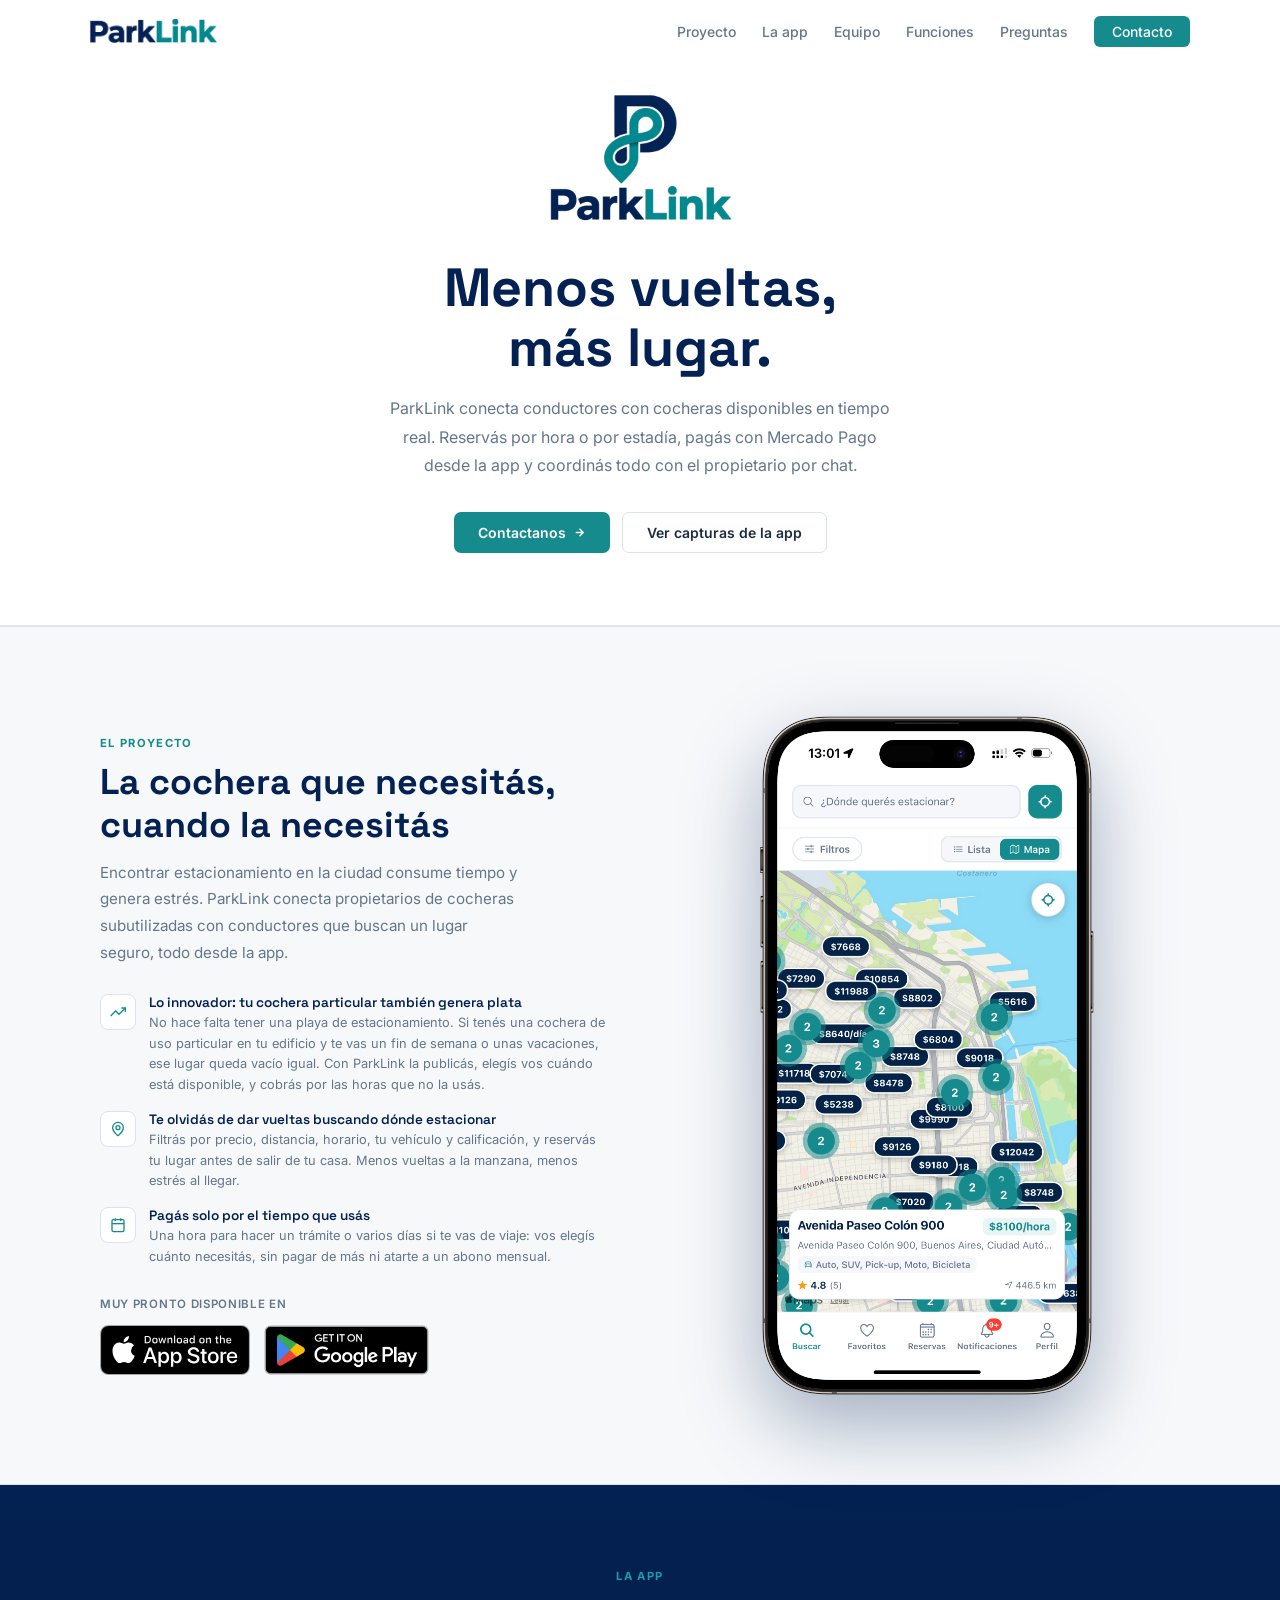
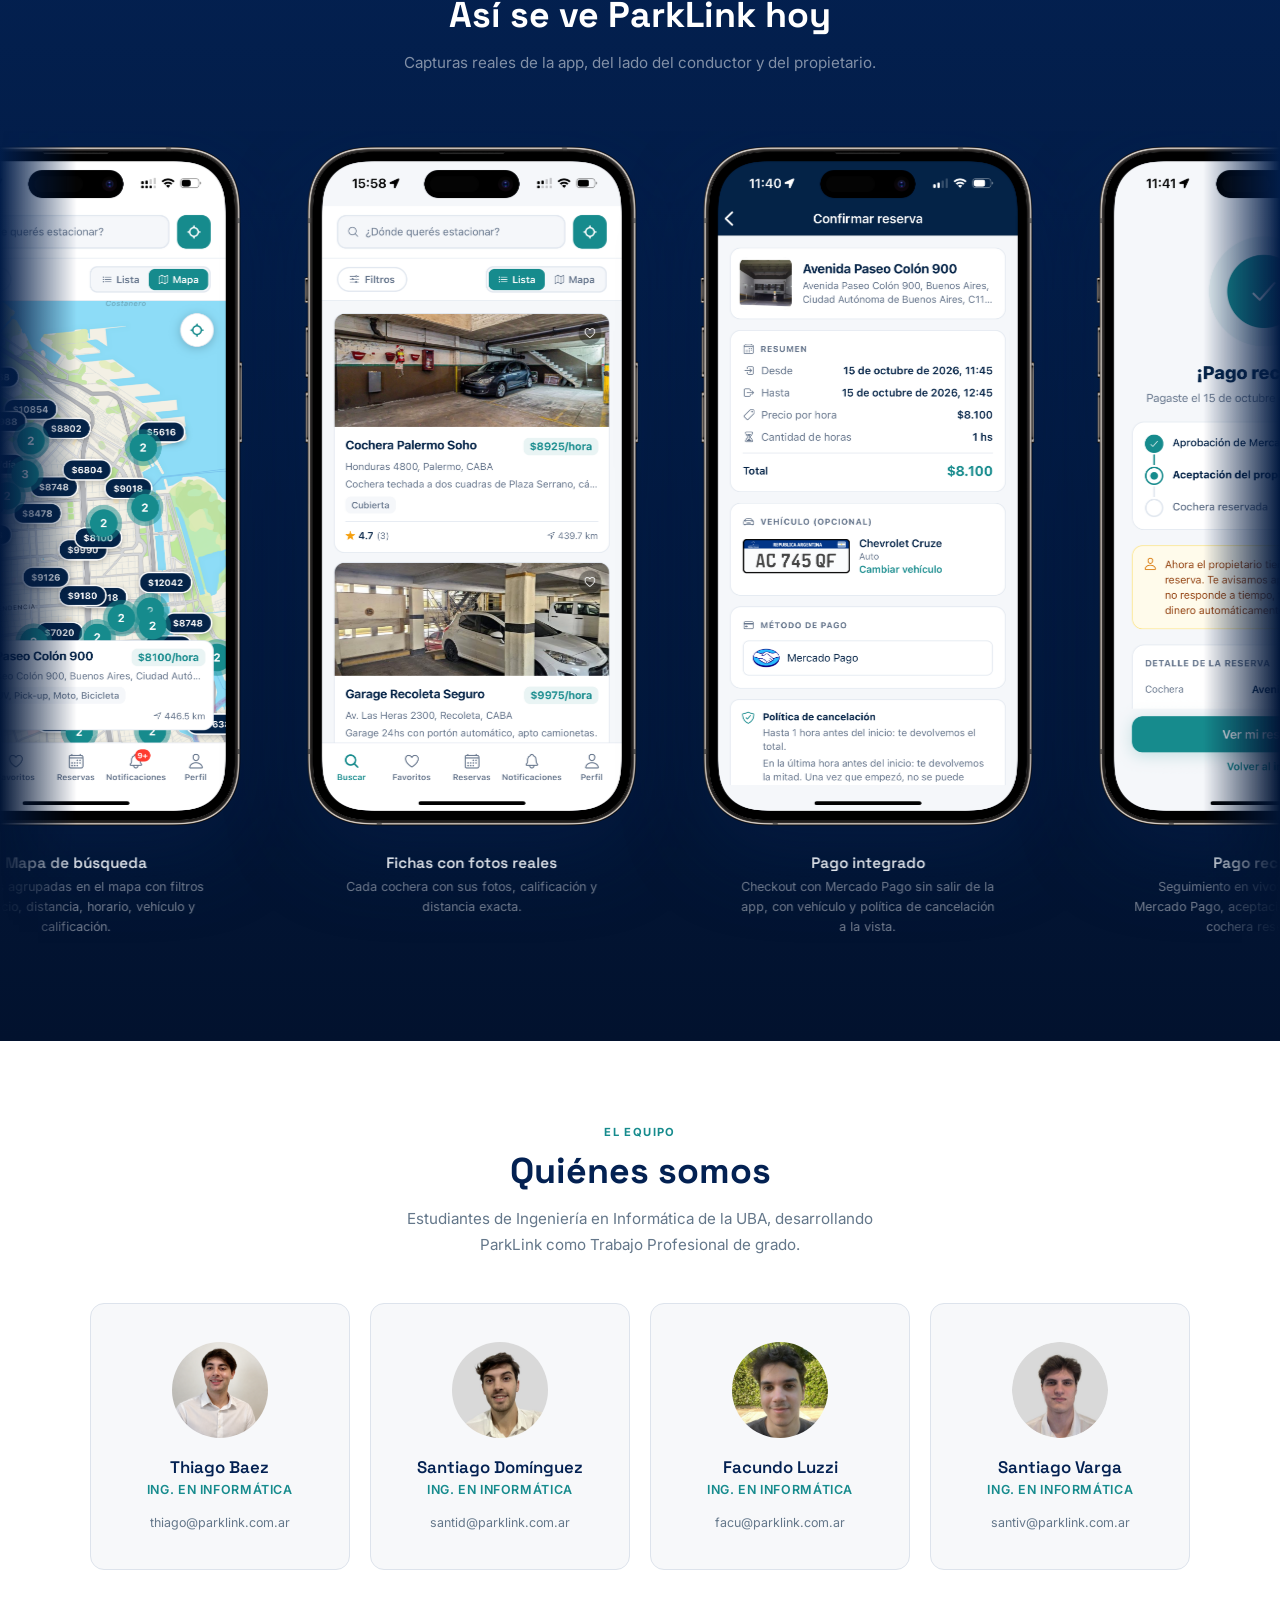
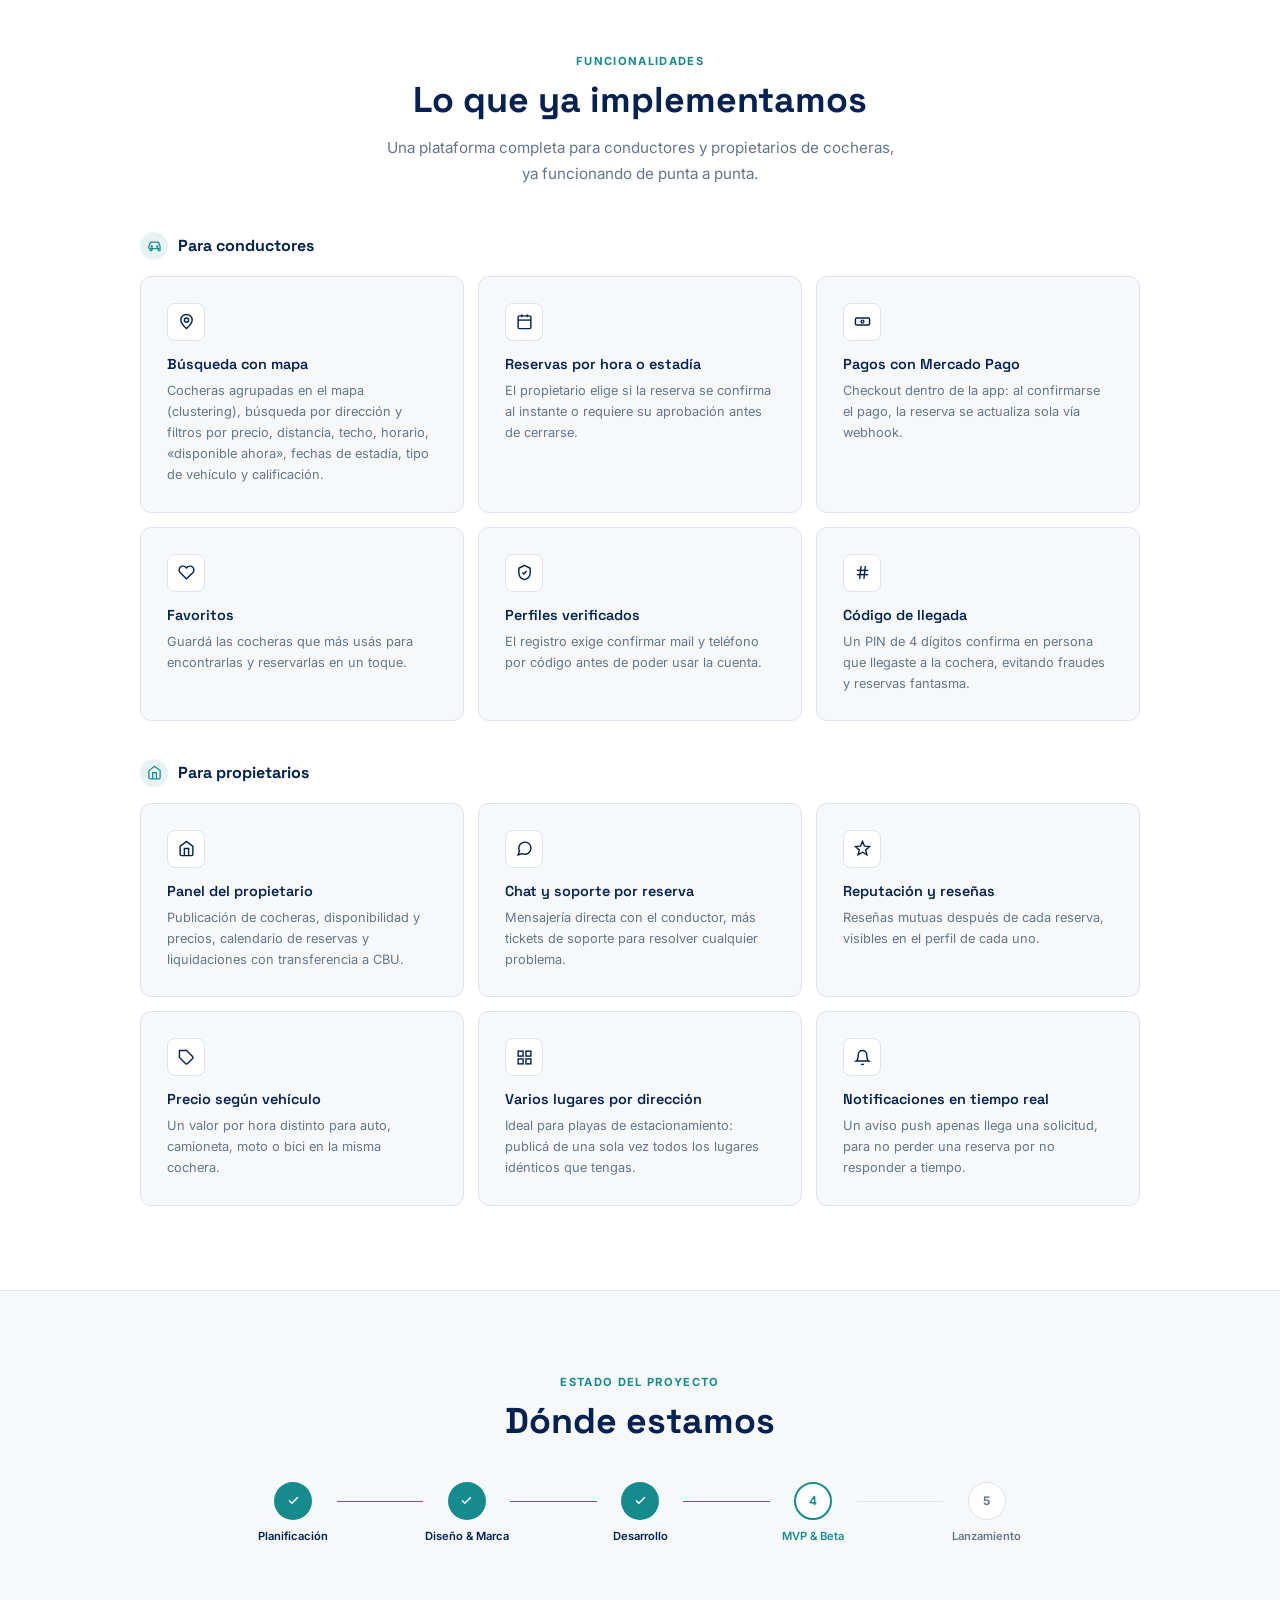
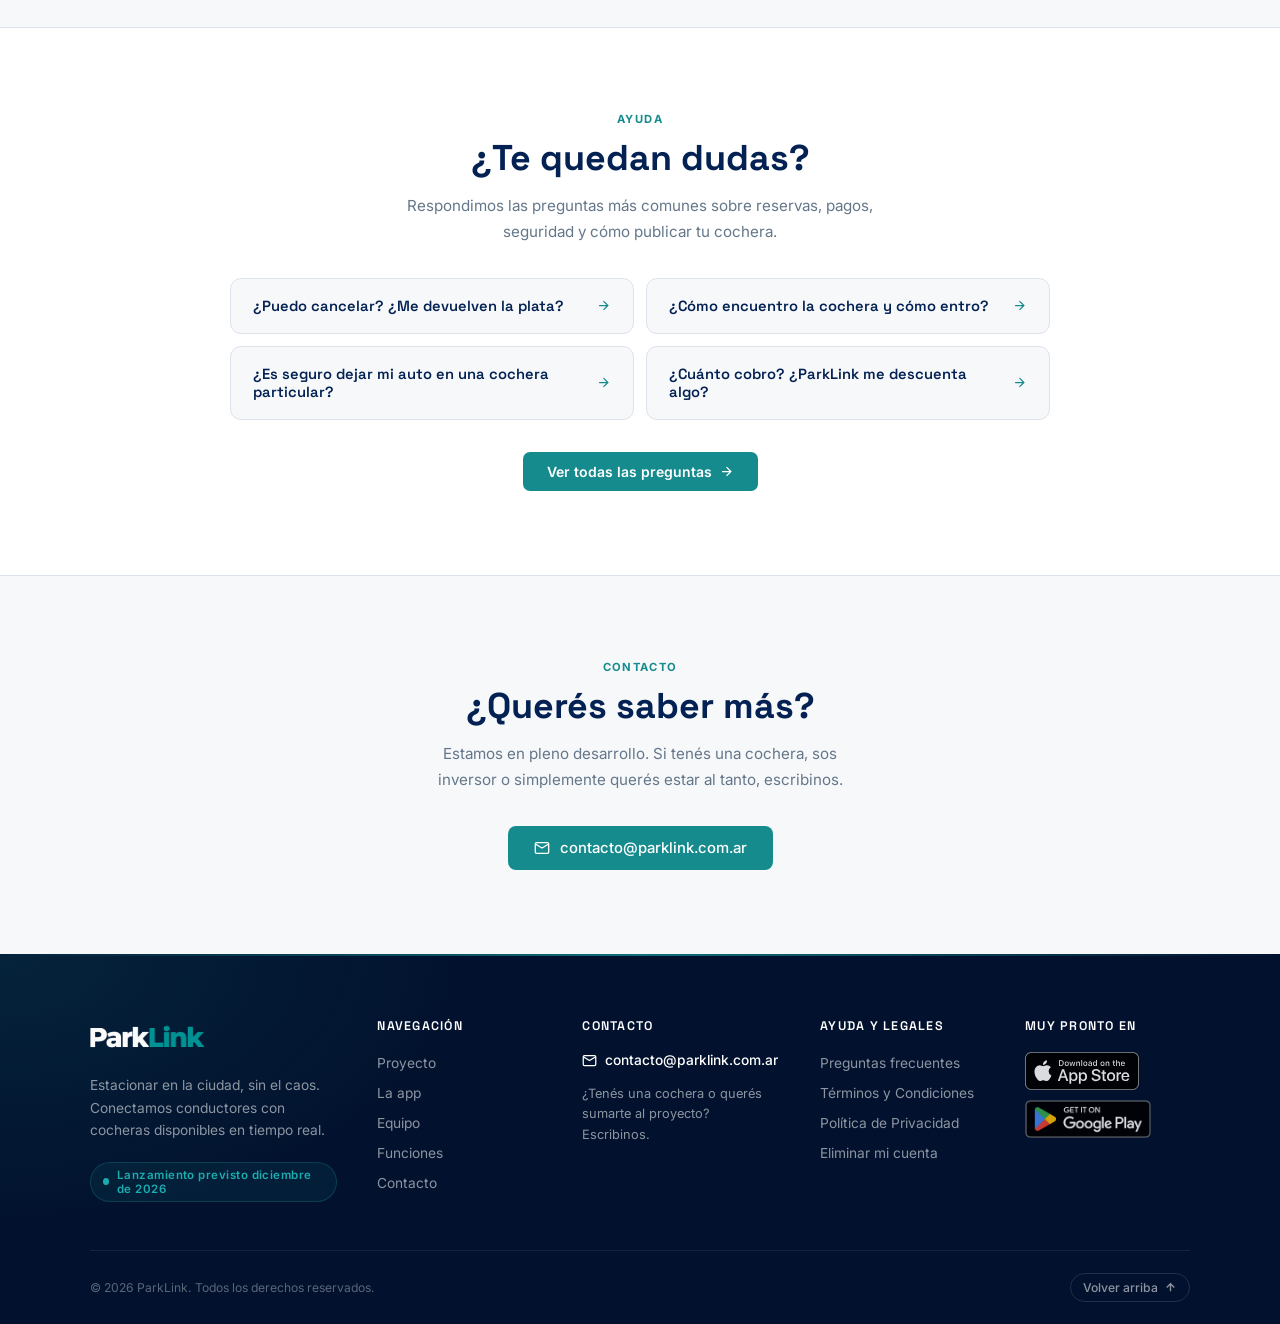
==== commit ea5585aa: "title header changed." ====
--- a/index.html
+++ b/index.html
@@ -4,7 +4,7 @@
     <meta charset="UTF-8">
     <meta name="viewport" content="width=device-width, initial-scale=1.0">
     <meta name="description" content="ParkLink — Plataforma de reservas de estacionamiento urbano. En desarrollo.">
-    <title>ParkLink — La forma inteligente de estacionar</title>
+    <title>ParkLink Argentina</title>
     <link rel="icon" type="image/png" href="favicon.png">
     <link rel="preconnect" href="https://fonts.googleapis.com">
     <link rel="preconnect" href="https://fonts.gstatic.com" crossorigin>
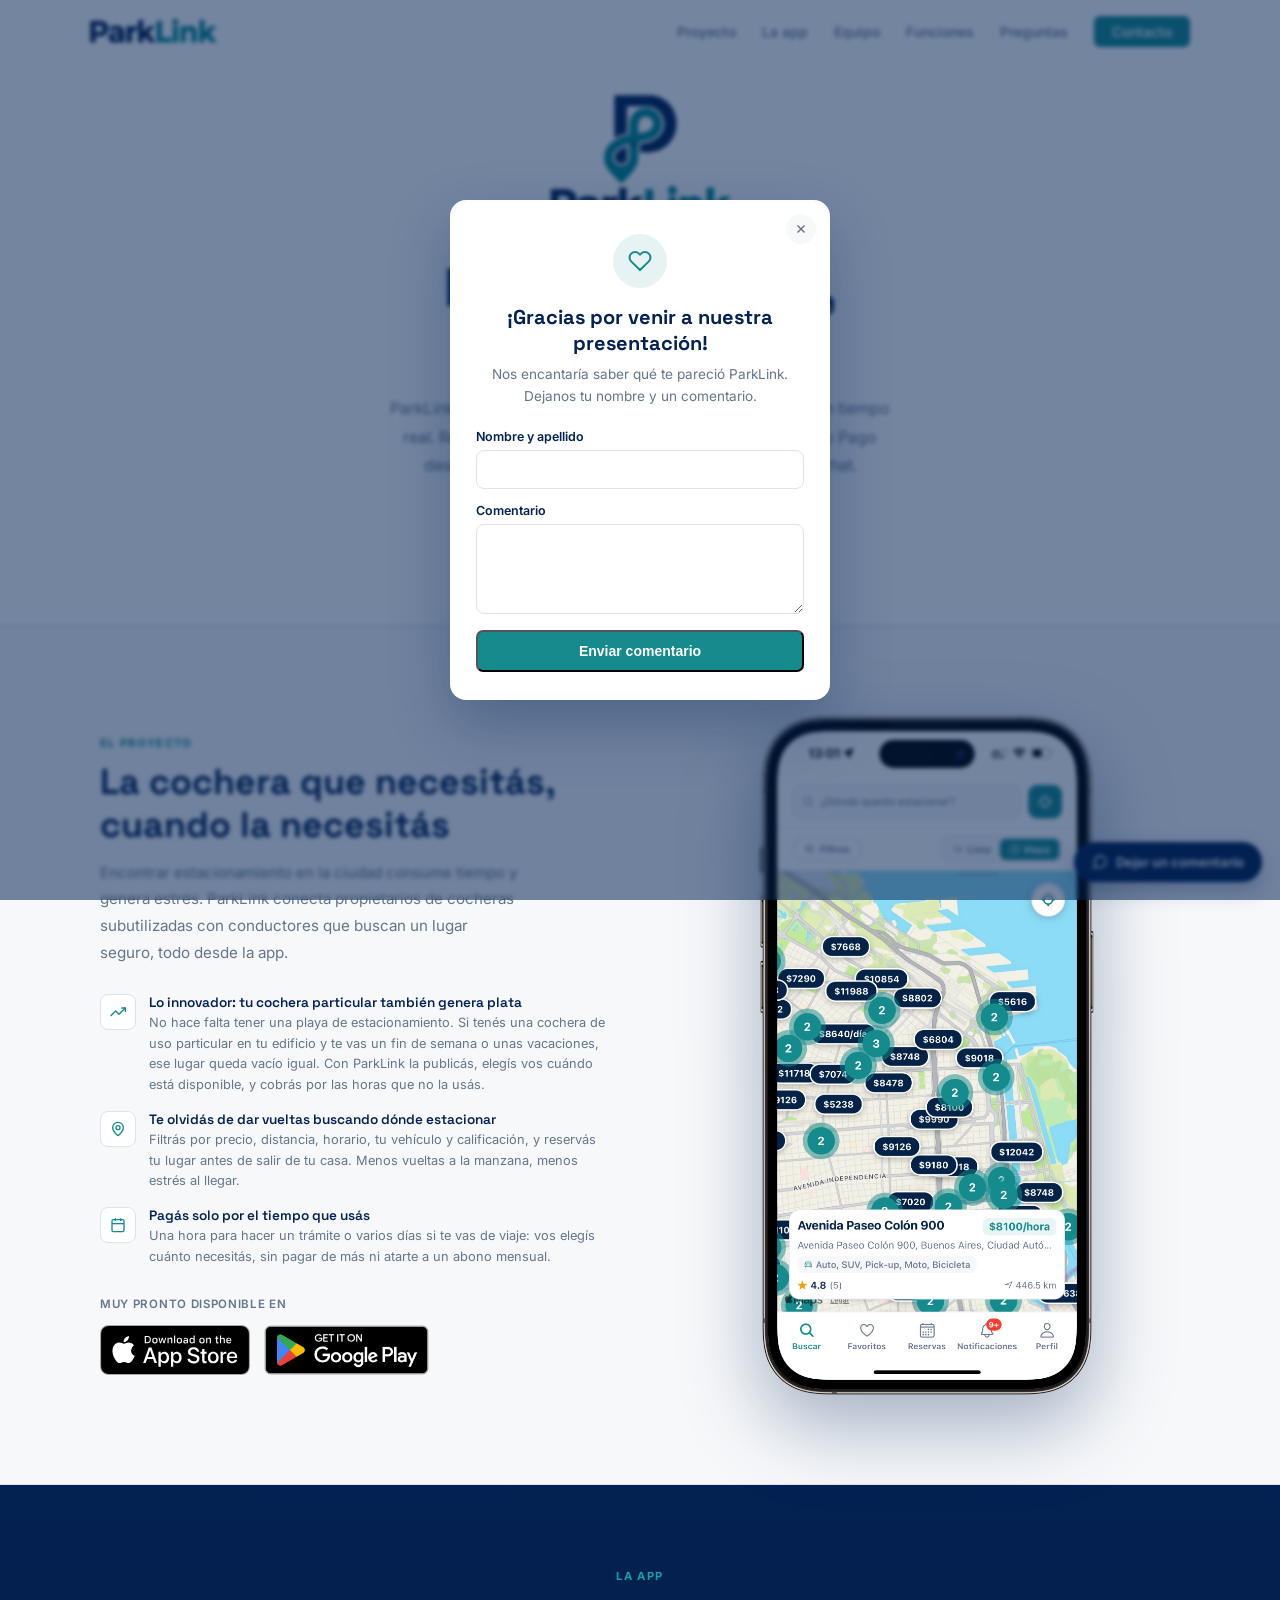
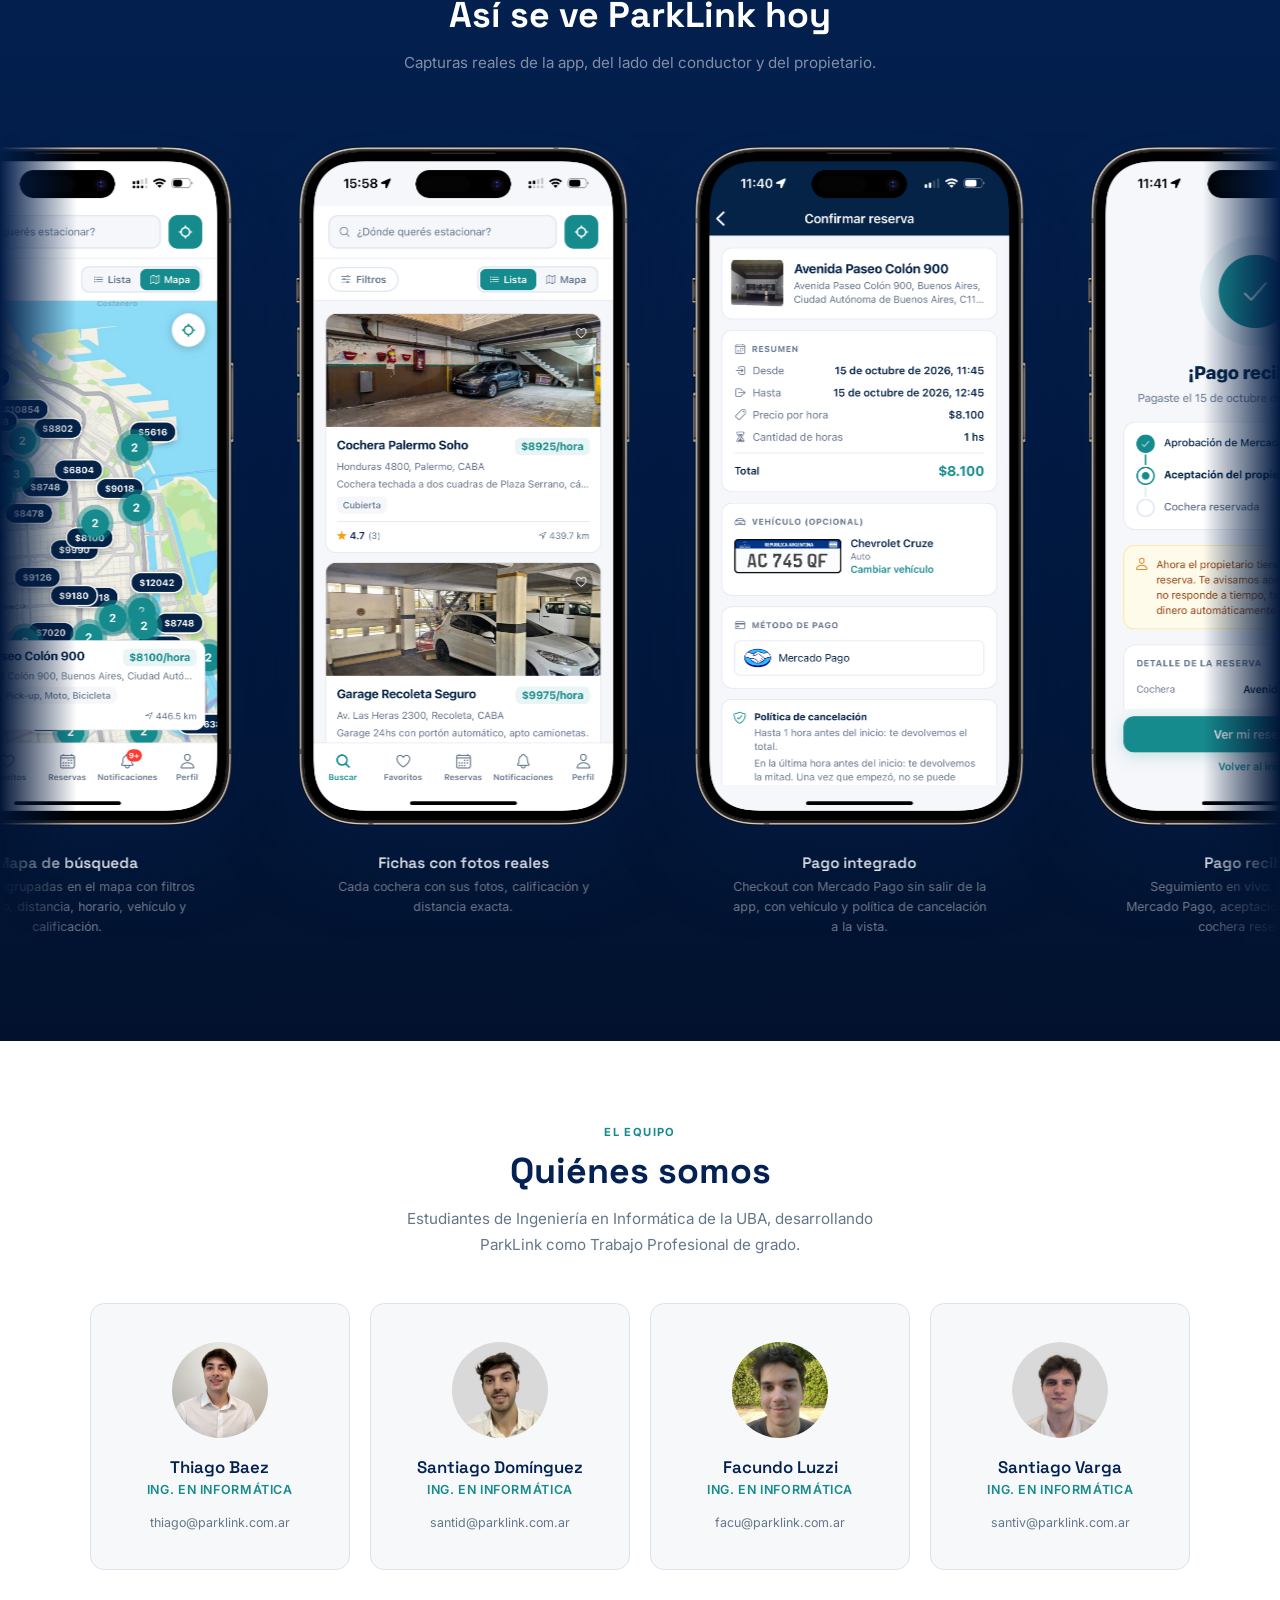
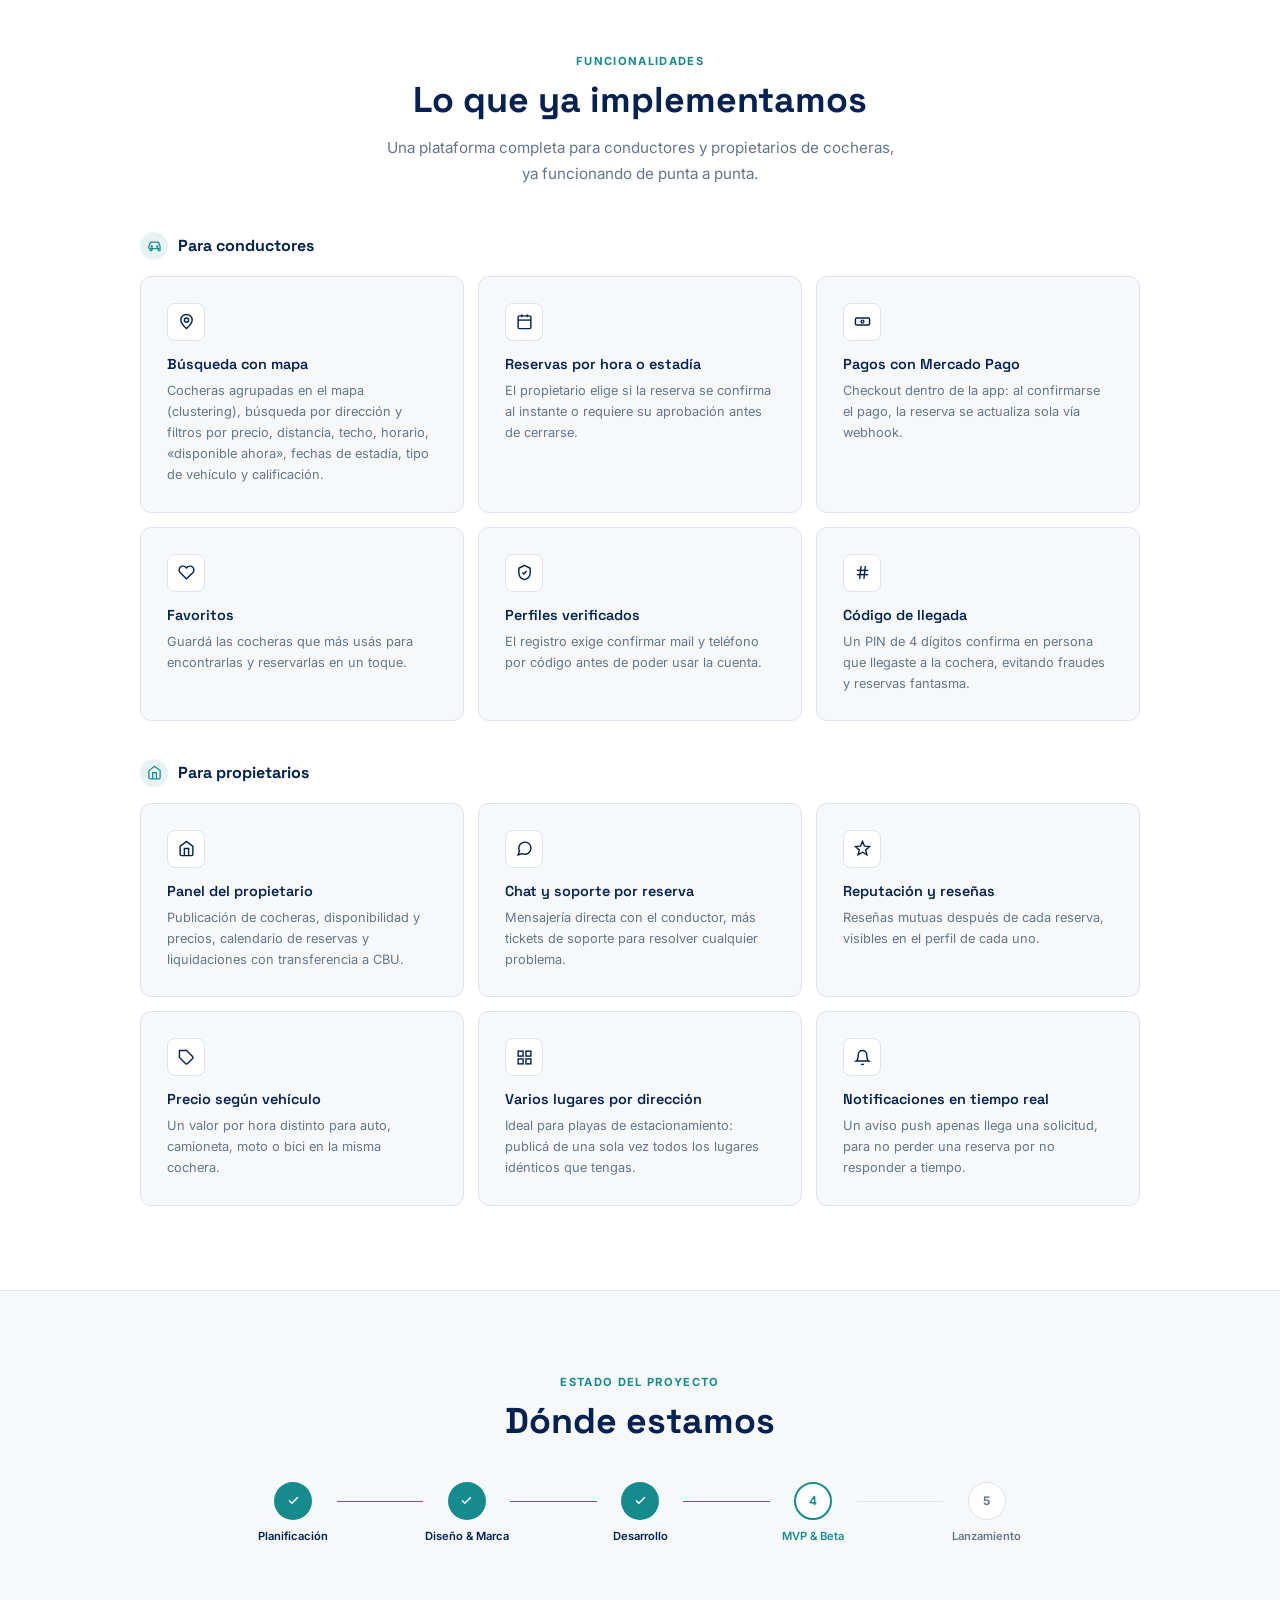
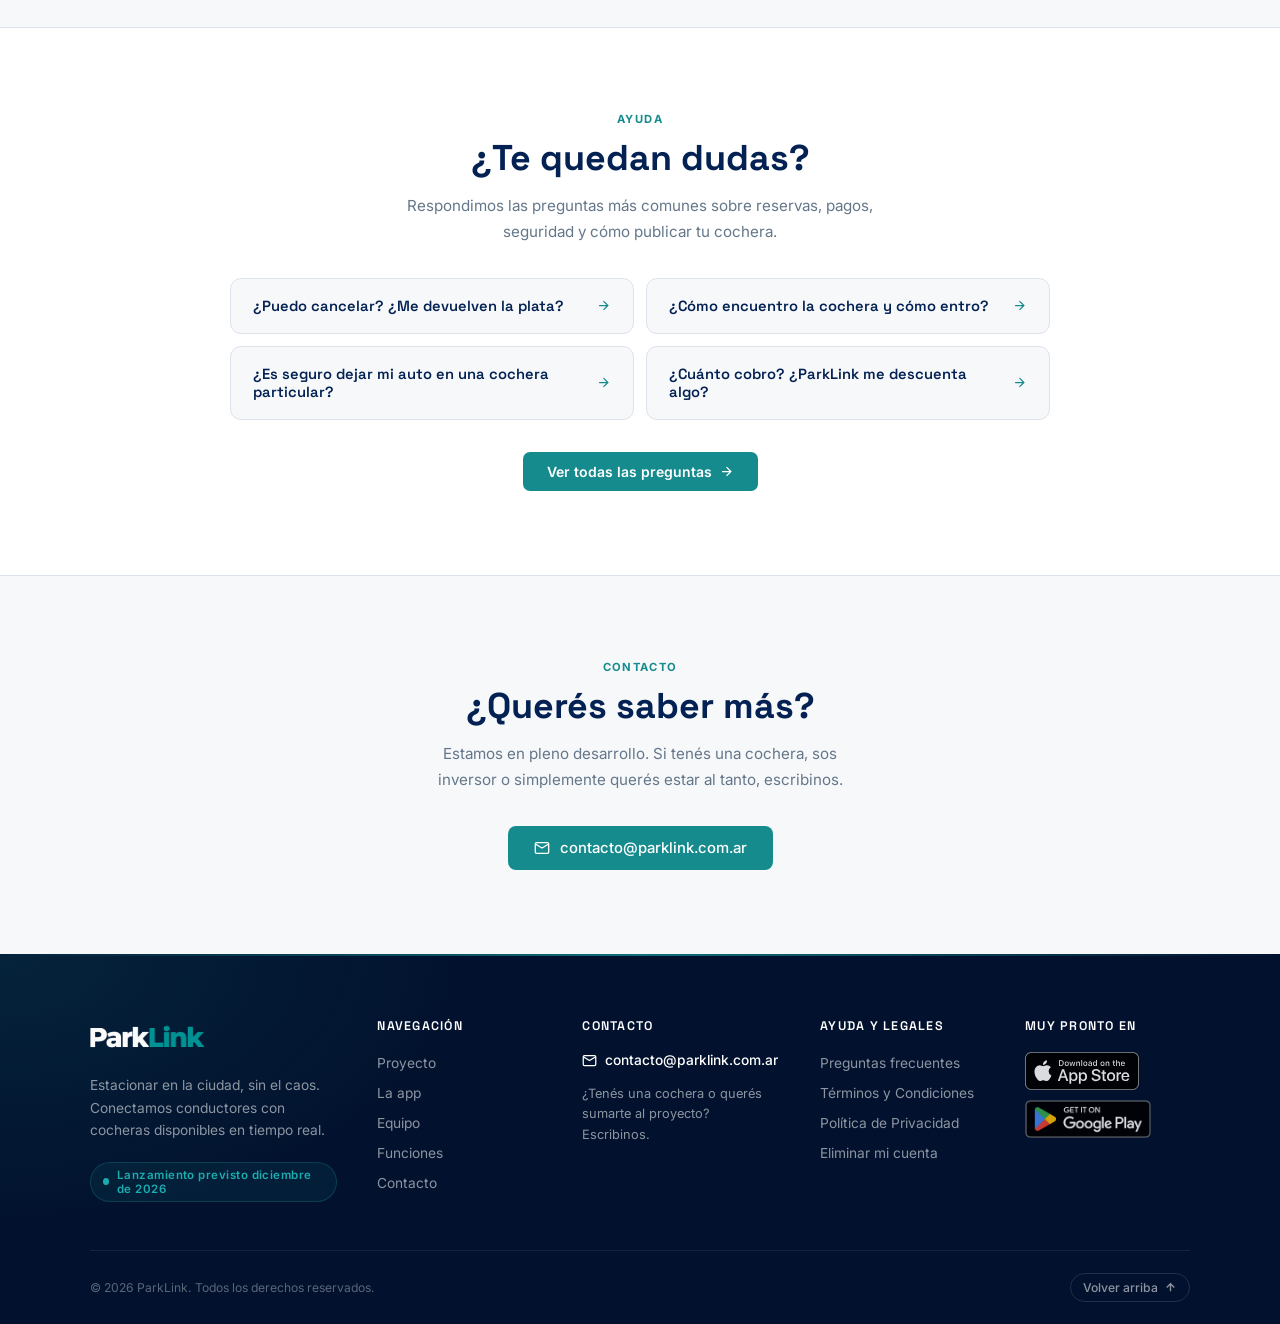
==== commit 187d2169: "feat: add demo-day feedback popup backed by a Cloudflare Worker + D1 On first load, a welcome modal " ====
--- a/index.html
+++ b/index.html
@@ -466,6 +466,39 @@
     </div>
 </footer>
 
+<button id="feedbackTrigger" class="feedback-fab" type="button">
+    <svg width="16" height="16" viewBox="0 0 24 24" fill="none" stroke="currentColor" stroke-width="2"><path d="M21 11.5a8.38 8.38 0 0 1-.9 3.8 8.5 8.5 0 0 1-7.6 4.7 8.38 8.38 0 0 1-3.8-.9L3 21l1.9-5.7a8.38 8.38 0 0 1-.9-3.8 8.5 8.5 0 0 1 4.7-7.6 8.38 8.38 0 0 1 3.8-.9h.5a8.48 8.48 0 0 1 8 8v.5z"/></svg>
+    Dejar un comentario
+</button>
+
+<div id="feedbackOverlay" class="feedback-overlay" hidden>
+    <div class="feedback-modal" role="dialog" aria-modal="true" aria-labelledby="feedbackTitle">
+        <button id="feedbackClose" class="feedback-close" type="button" aria-label="Cerrar">
+            <svg width="14" height="14" viewBox="0 0 24 24" fill="none" stroke="currentColor" stroke-width="2.5"><path d="M18 6 6 18M6 6l12 12"/></svg>
+        </button>
+        <div class="feedback-icon">
+            <svg width="24" height="24" viewBox="0 0 24 24" fill="none" stroke="currentColor" stroke-width="2"><path d="M20.84 4.61a5.5 5.5 0 0 0-7.78 0L12 5.67l-1.06-1.06a5.5 5.5 0 0 0-7.78 7.78L12 21l8.84-8.61a5.5 5.5 0 0 0 0-7.78z"/></svg>
+        </div>
+        <h3 id="feedbackTitle">¡Gracias por venir a nuestra presentación!</h3>
+        <p class="feedback-sub">Nos encantaría saber qué te pareció ParkLink. Dejanos tu nombre y un comentario.</p>
+        <form id="feedbackForm" class="feedback-form">
+            <label>
+                Nombre y apellido
+                <input type="text" name="nombre" maxlength="120" required>
+            </label>
+            <label>
+                Comentario
+                <textarea name="comentario" rows="4" maxlength="500" required></textarea>
+            </label>
+            <button type="submit" class="btn btn-primary">Enviar comentario</button>
+        </form>
+        <div id="feedbackSuccess" class="feedback-success" hidden>
+            <svg width="40" height="40" viewBox="0 0 24 24" fill="none" stroke="currentColor" stroke-width="2"><circle cx="12" cy="12" r="10"/><polyline points="8 12 11 15 16 9"/></svg>
+            <p>¡Gracias por tu comentario!</p>
+        </div>
+    </div>
+</div>
+
 <script>
 const preloader = document.getElementById('preloader');
 if (preloader) {
--- a/styles.css
+++ b/styles.css
@@ -789,3 +789,149 @@
     .phone-item { width: 250px; }
     .about-phone .phone-shot { max-width: 250px; }
 }
+
+/* ── FEEDBACK MODAL ── */
+.feedback-fab {
+    position: fixed;
+    right: 18px;
+    bottom: 18px;
+    z-index: 90;
+    display: flex;
+    align-items: center;
+    gap: 8px;
+    background: var(--navy);
+    color: white;
+    border: none;
+    padding: 12px 18px;
+    border-radius: 100px;
+    font-family: var(--font-body, 'Inter', sans-serif);
+    font-size: 0.82rem;
+    font-weight: 600;
+    box-shadow: 0 8px 22px rgba(3,33,82,0.28);
+    cursor: pointer;
+    transition: background 0.18s, transform 0.18s;
+}
+.feedback-fab:hover { background: var(--navy-dark); transform: translateY(-1px); }
+
+.feedback-overlay {
+    position: fixed;
+    inset: 0;
+    z-index: 1000;
+    background: rgba(3,33,82,0.55);
+    backdrop-filter: blur(2px);
+    display: flex;
+    align-items: center;
+    justify-content: center;
+    padding: 20px;
+}
+.feedback-overlay[hidden] { display: none; }
+
+.feedback-modal {
+    position: relative;
+    width: 100%;
+    max-width: 380px;
+    background: white;
+    border-radius: 16px;
+    padding: 34px 26px 28px;
+    text-align: center;
+    box-shadow: 0 24px 60px rgba(3,33,82,0.3);
+}
+.feedback-close {
+    position: absolute;
+    top: 14px;
+    right: 14px;
+    width: 30px;
+    height: 30px;
+    border-radius: 50%;
+    border: none;
+    background: var(--gray-bg);
+    color: var(--text-muted);
+    display: flex;
+    align-items: center;
+    justify-content: center;
+    cursor: pointer;
+}
+.feedback-close:hover { background: var(--gray-mid); color: var(--navy); }
+
+.feedback-icon {
+    width: 54px;
+    height: 54px;
+    margin: 0 auto 16px;
+    border-radius: 50%;
+    background: rgba(22,139,141,0.1);
+    color: var(--teal);
+    display: flex;
+    align-items: center;
+    justify-content: center;
+}
+
+.feedback-modal h3 {
+    font-family: var(--font-display, 'Space Grotesk', sans-serif);
+    font-size: 1.25rem;
+    color: var(--navy);
+    margin-bottom: 8px;
+    line-height: 1.3;
+}
+.feedback-sub {
+    font-size: 0.85rem;
+    color: var(--text-muted);
+    line-height: 1.55;
+    margin-bottom: 22px;
+}
+
+.feedback-form {
+    display: flex;
+    flex-direction: column;
+    gap: 14px;
+    text-align: left;
+}
+.feedback-form label {
+    font-size: 0.78rem;
+    font-weight: 600;
+    color: var(--navy);
+    display: flex;
+    flex-direction: column;
+    gap: 6px;
+}
+.feedback-form input,
+.feedback-form textarea {
+    font-family: var(--font-body, 'Inter', sans-serif);
+    font-size: 0.9rem;
+    font-weight: 400;
+    color: var(--text);
+    padding: 10px 12px;
+    border: 1.5px solid var(--border);
+    border-radius: 8px;
+    outline: none;
+    resize: vertical;
+    transition: border-color 0.18s;
+}
+.feedback-form input:focus,
+.feedback-form textarea:focus { border-color: var(--teal); }
+.feedback-form .btn {
+    margin-top: 2px;
+    width: 100%;
+    justify-content: center;
+}
+.feedback-form .btn:disabled { opacity: 0.6; cursor: default; }
+
+#feedbackForm[hidden], #feedbackSuccess[hidden] { display: none; }
+
+.feedback-success {
+    display: flex;
+    flex-direction: column;
+    align-items: center;
+    gap: 10px;
+    padding: 12px 0 4px;
+}
+.feedback-success svg { color: var(--teal); }
+.feedback-success p {
+    font-family: var(--font-display, 'Space Grotesk', sans-serif);
+    color: var(--navy);
+    font-weight: 600;
+    font-size: 1.05rem;
+}
+
+@media (max-width: 440px) {
+    .feedback-fab { font-size: 0.74rem; padding: 10px 14px; right: 14px; bottom: 14px; }
+}
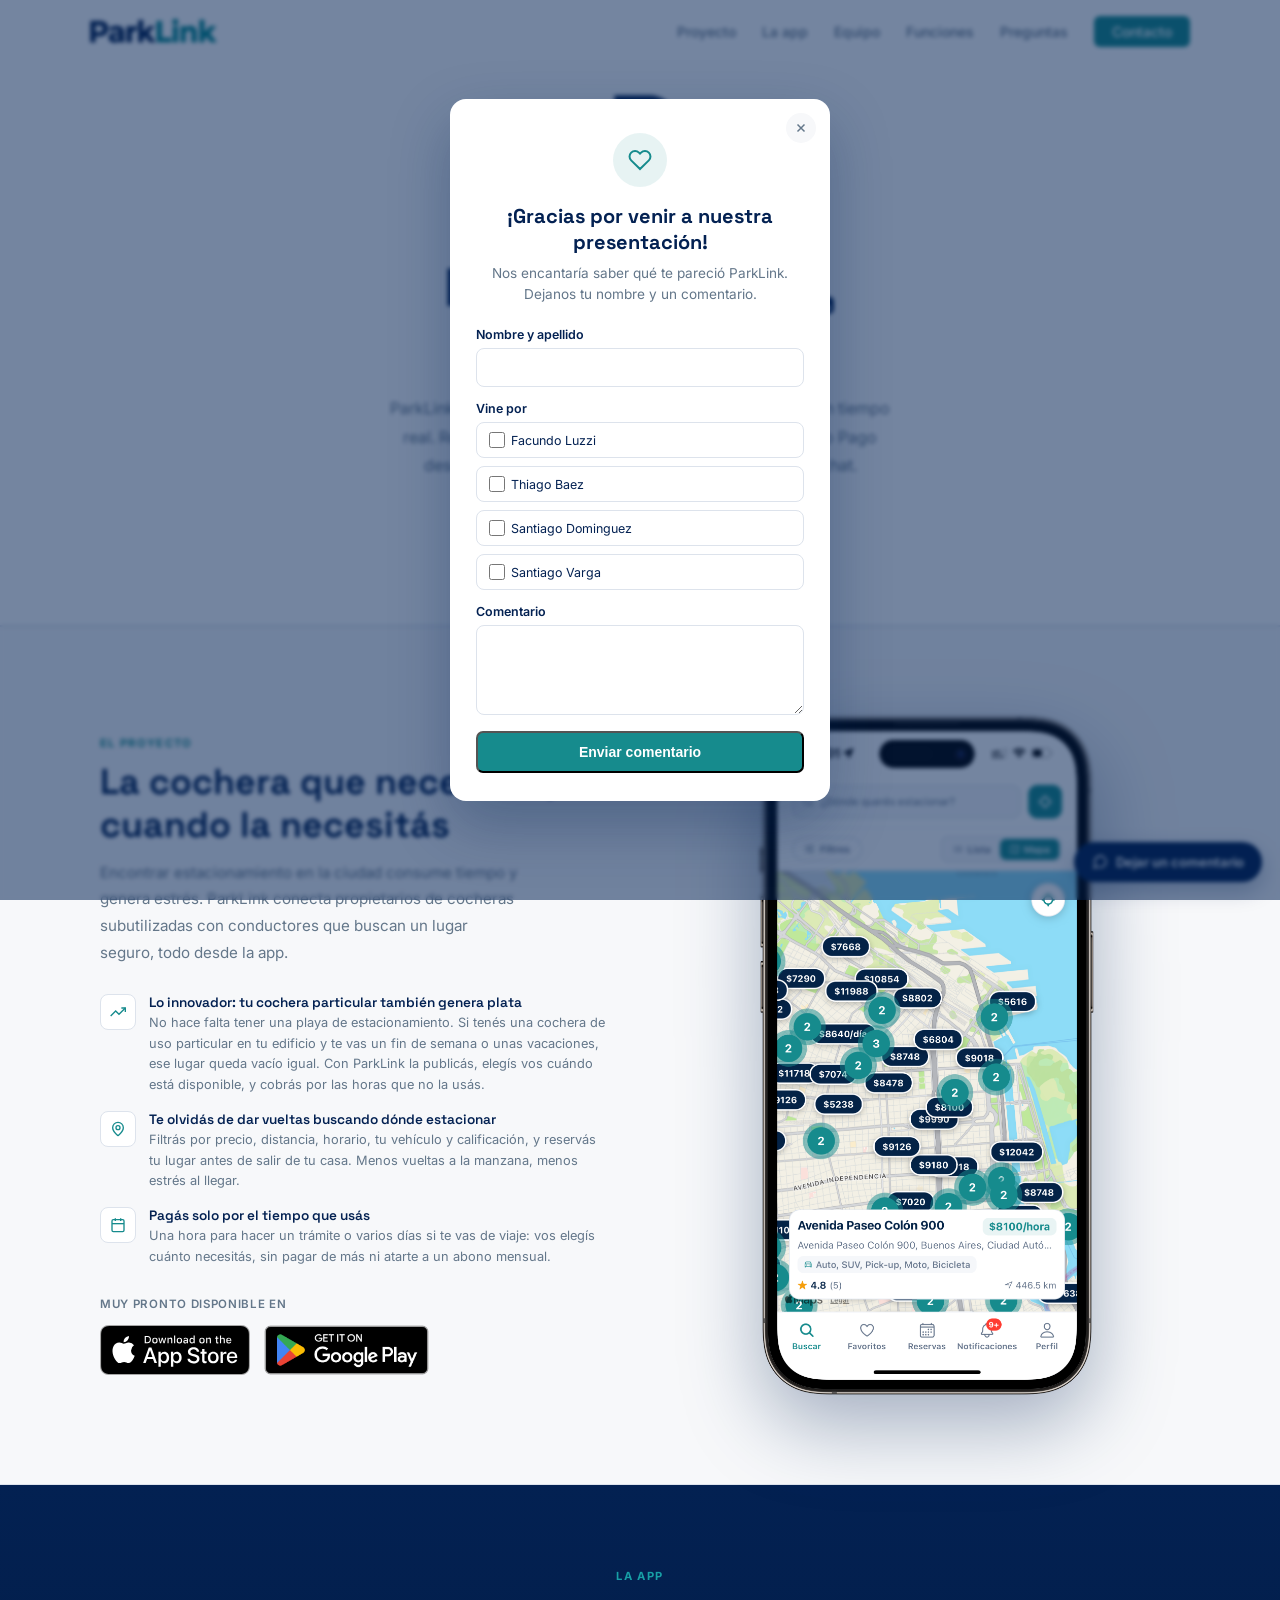
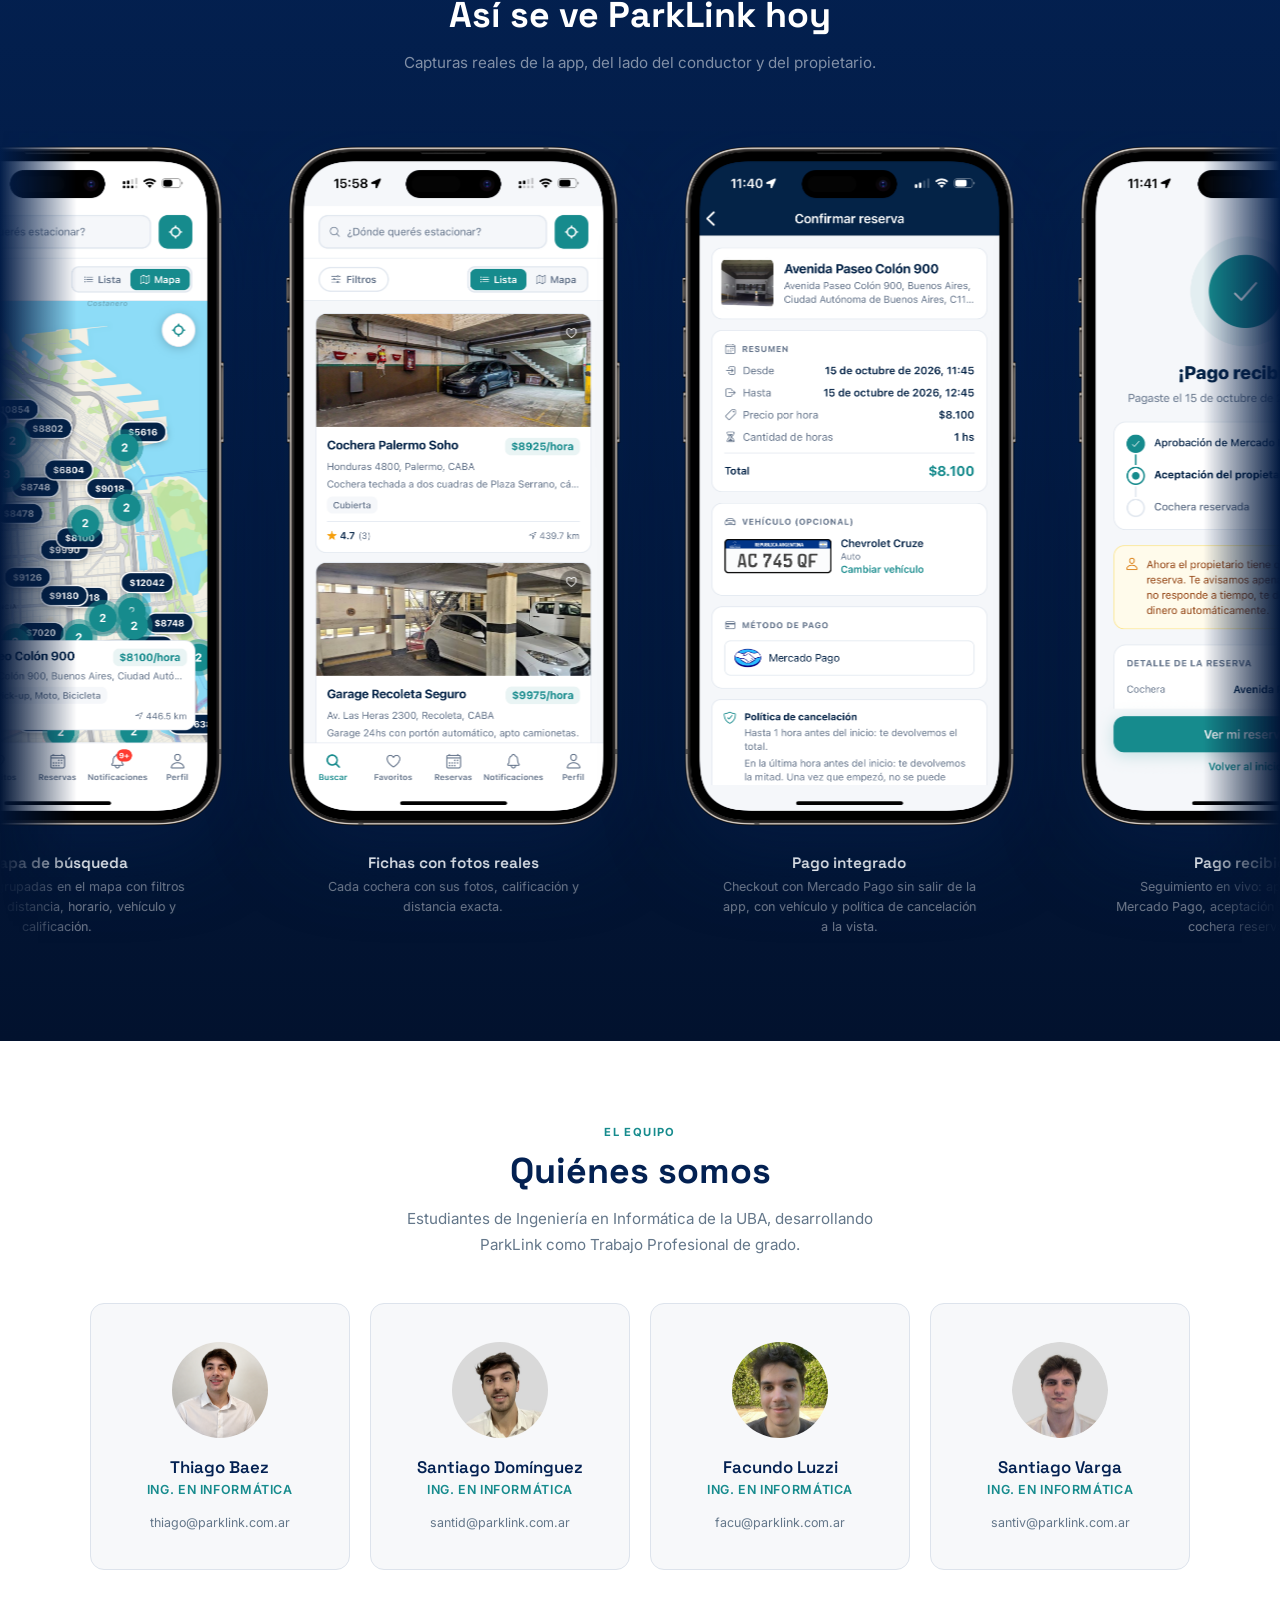
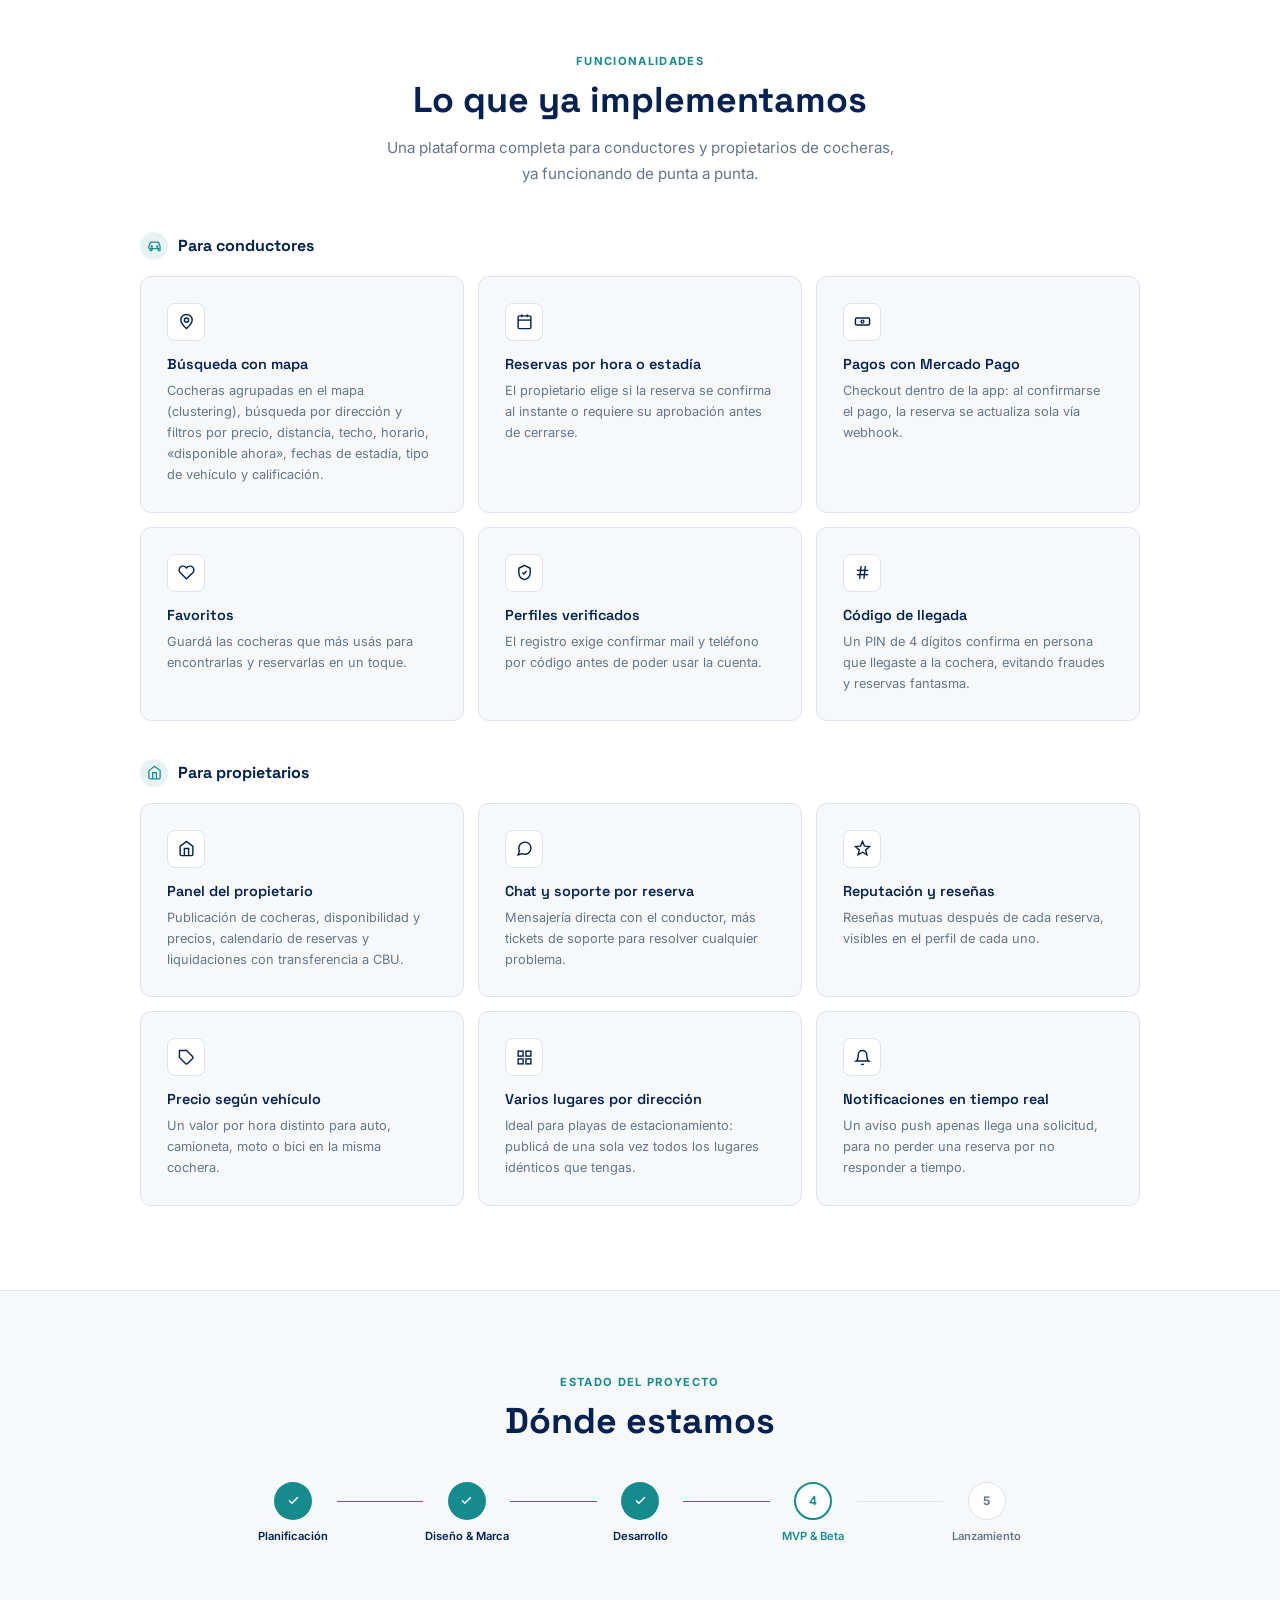
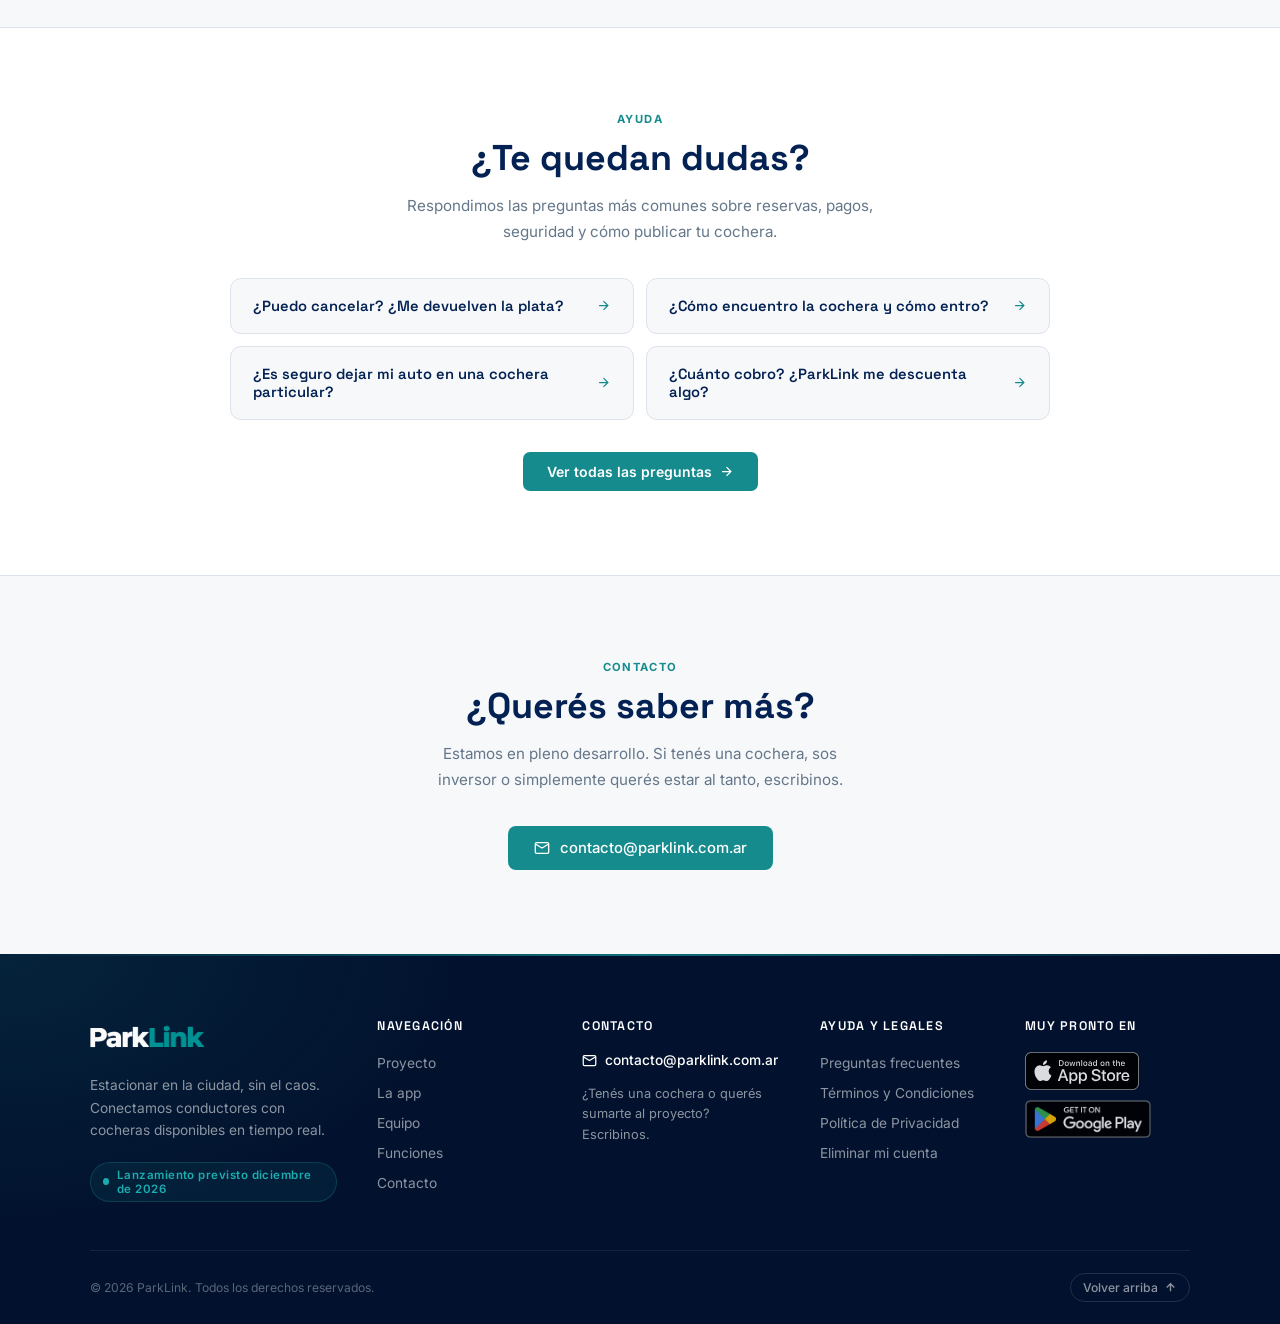
==== commit f64e2e63: "feat: let visitors pick who they came to see, add nightly digest The feedback form now has a checkbo" ====
--- a/index.html
+++ b/index.html
@@ -486,6 +486,15 @@
                 Nombre y apellido
                 <input type="text" name="nombre" maxlength="120" required>
             </label>
+            <div class="feedback-field">
+                <span class="feedback-field-label">Vine por</span>
+                <div class="feedback-checks">
+                    <label class="feedback-check"><input type="checkbox" name="vine_por" value="Facundo Luzzi"> Facundo Luzzi</label>
+                    <label class="feedback-check"><input type="checkbox" name="vine_por" value="Thiago Baez"> Thiago Baez</label>
+                    <label class="feedback-check"><input type="checkbox" name="vine_por" value="Santiago Dominguez"> Santiago Dominguez</label>
+                    <label class="feedback-check"><input type="checkbox" name="vine_por" value="Santiago Varga"> Santiago Varga</label>
+                </div>
+            </div>
             <label>
                 Comentario
                 <textarea name="comentario" rows="4" maxlength="500" required></textarea>
--- a/styles.css
+++ b/styles.css
@@ -905,9 +905,42 @@
     outline: none;
     resize: vertical;
     transition: border-color 0.18s;
+    background: white;
 }
 .feedback-form input:focus,
 .feedback-form textarea:focus { border-color: var(--teal); }
+
+.feedback-field-label {
+    font-size: 0.78rem;
+    font-weight: 600;
+    color: var(--navy);
+    display: block;
+    margin-bottom: 6px;
+}
+.feedback-checks {
+    display: flex;
+    flex-direction: column;
+    gap: 8px;
+}
+.feedback-check {
+    display: flex !important;
+    flex-direction: row !important;
+    align-items: center;
+    gap: 8px;
+    font-size: 0.86rem;
+    font-weight: 400 !important;
+    color: var(--text);
+    padding: 9px 12px;
+    border: 1.5px solid var(--border);
+    border-radius: 8px;
+    cursor: pointer;
+    transition: border-color 0.18s, background 0.18s;
+}
+.feedback-check:has(input:checked) {
+    border-color: var(--teal);
+    background: rgba(22,139,141,0.06);
+}
+.feedback-check input { width: 16px; height: 16px; accent-color: var(--teal); flex-shrink: 0; }
 .feedback-form .btn {
     margin-top: 2px;
     width: 100%;
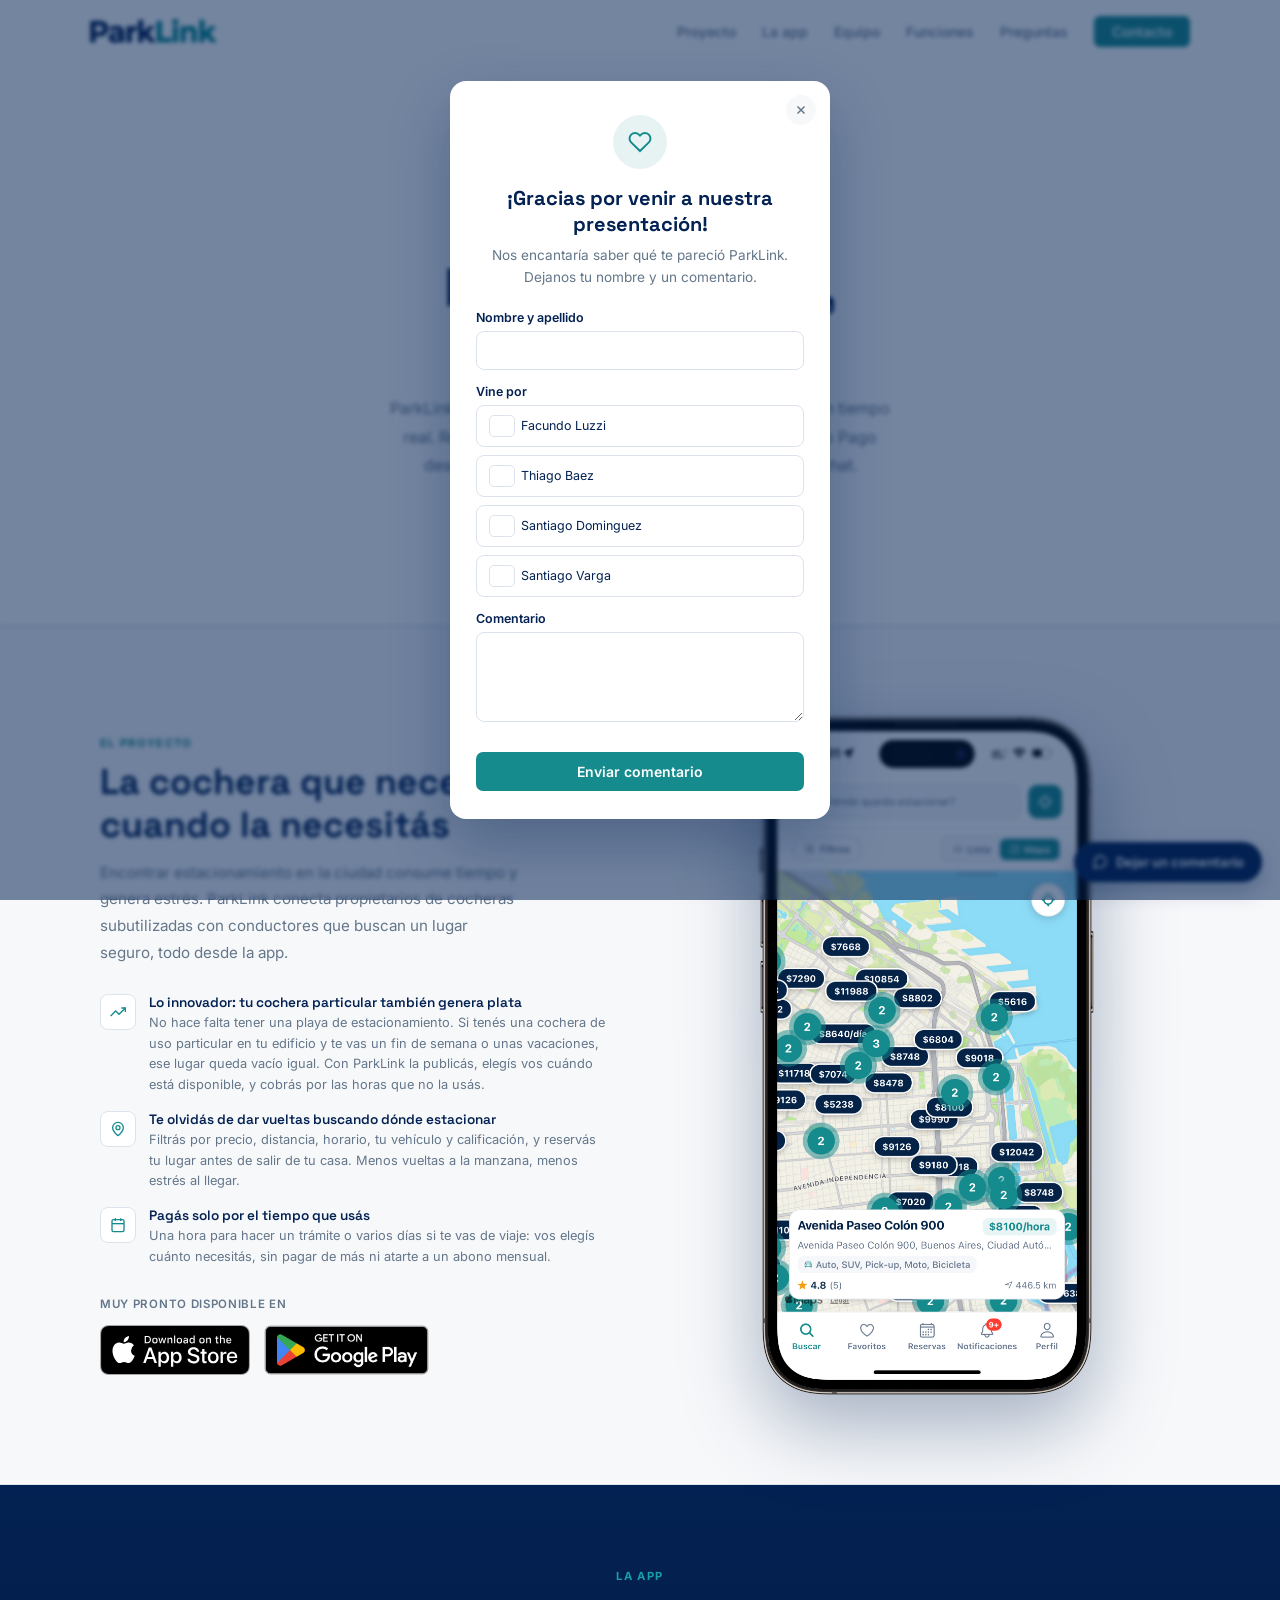
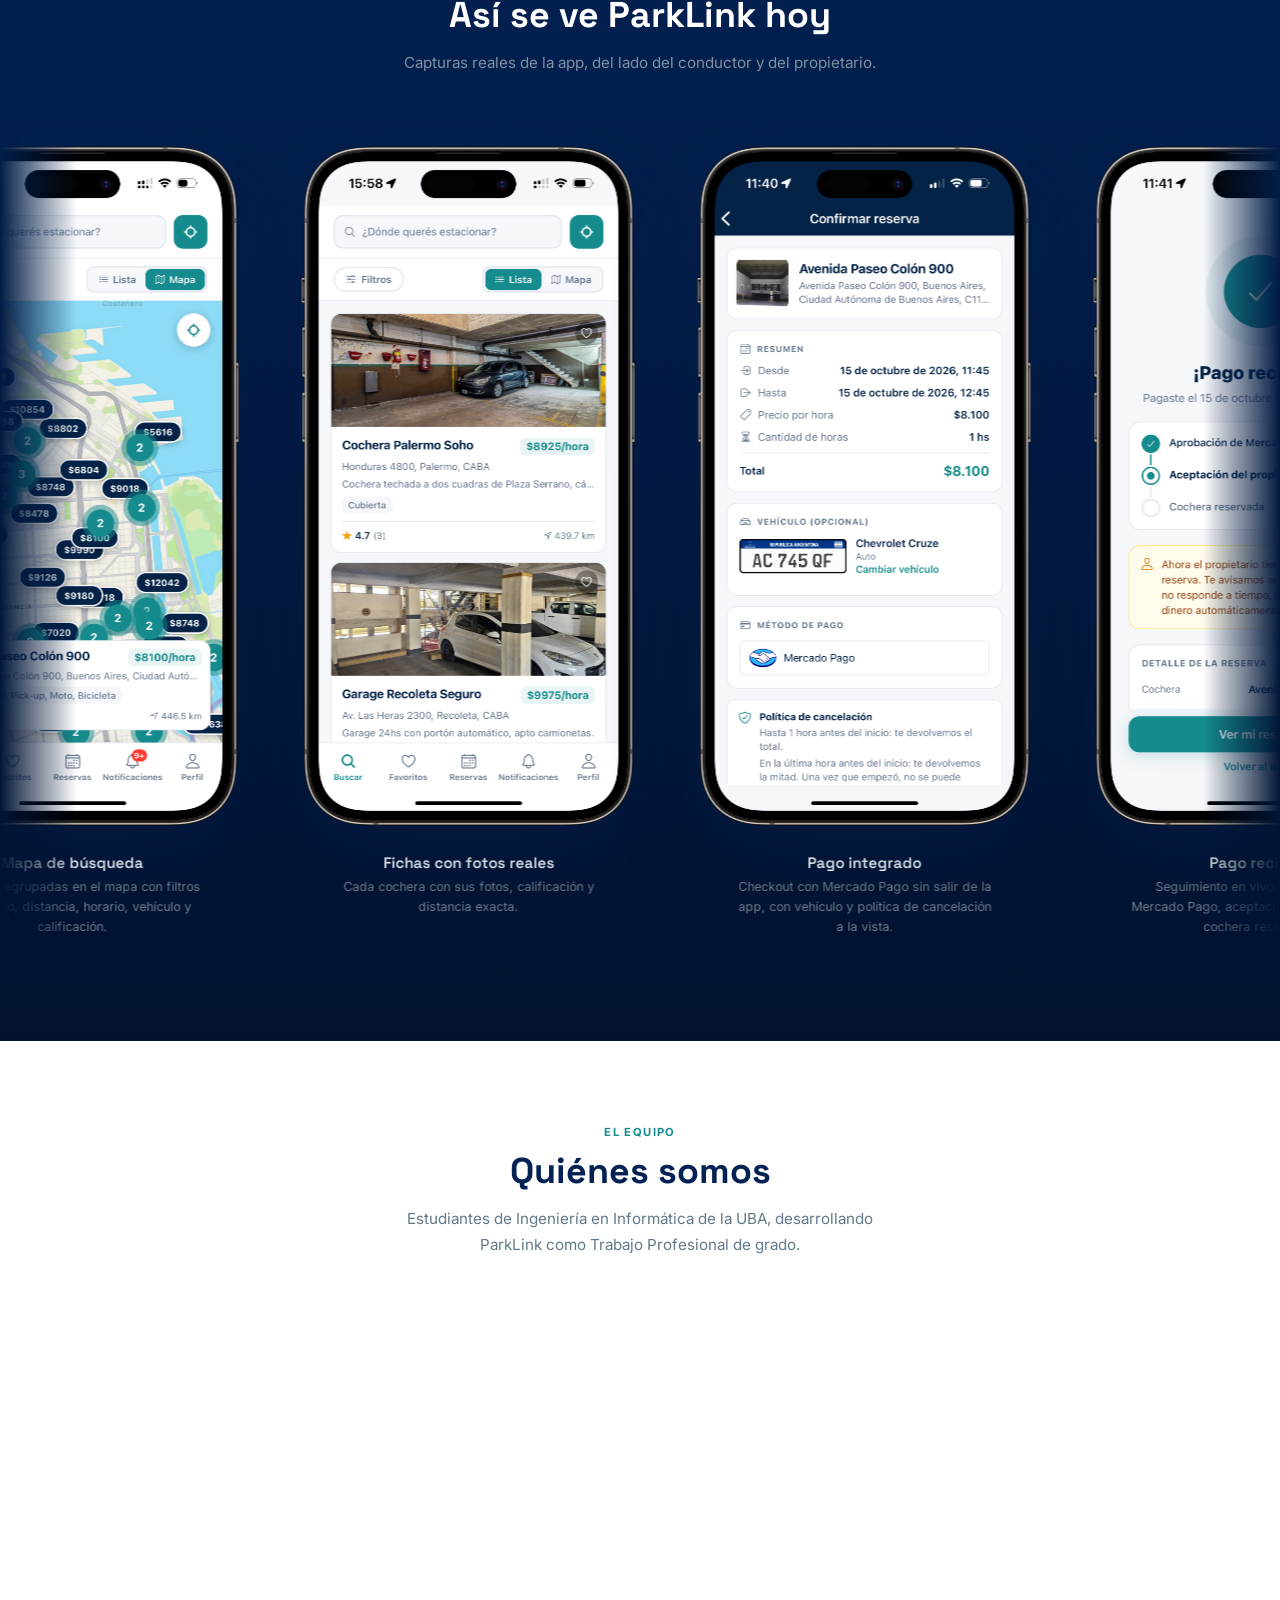
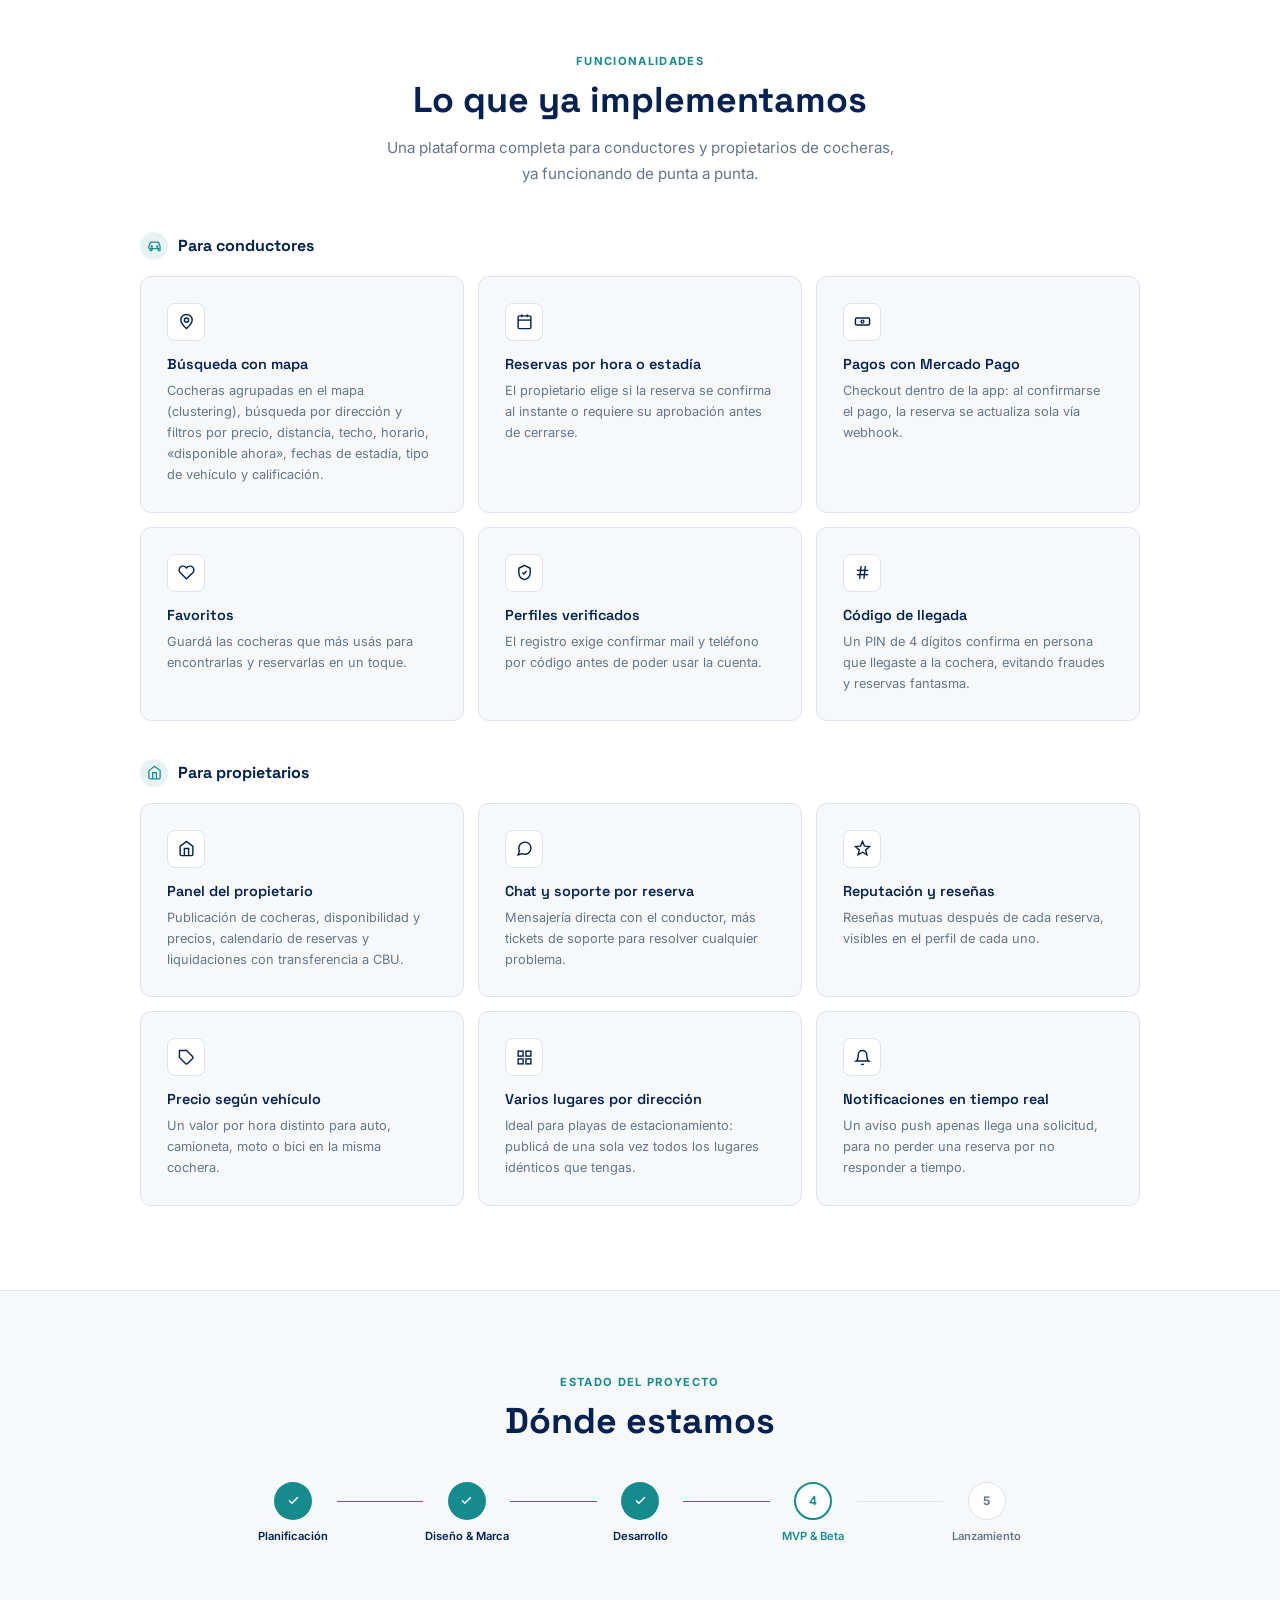
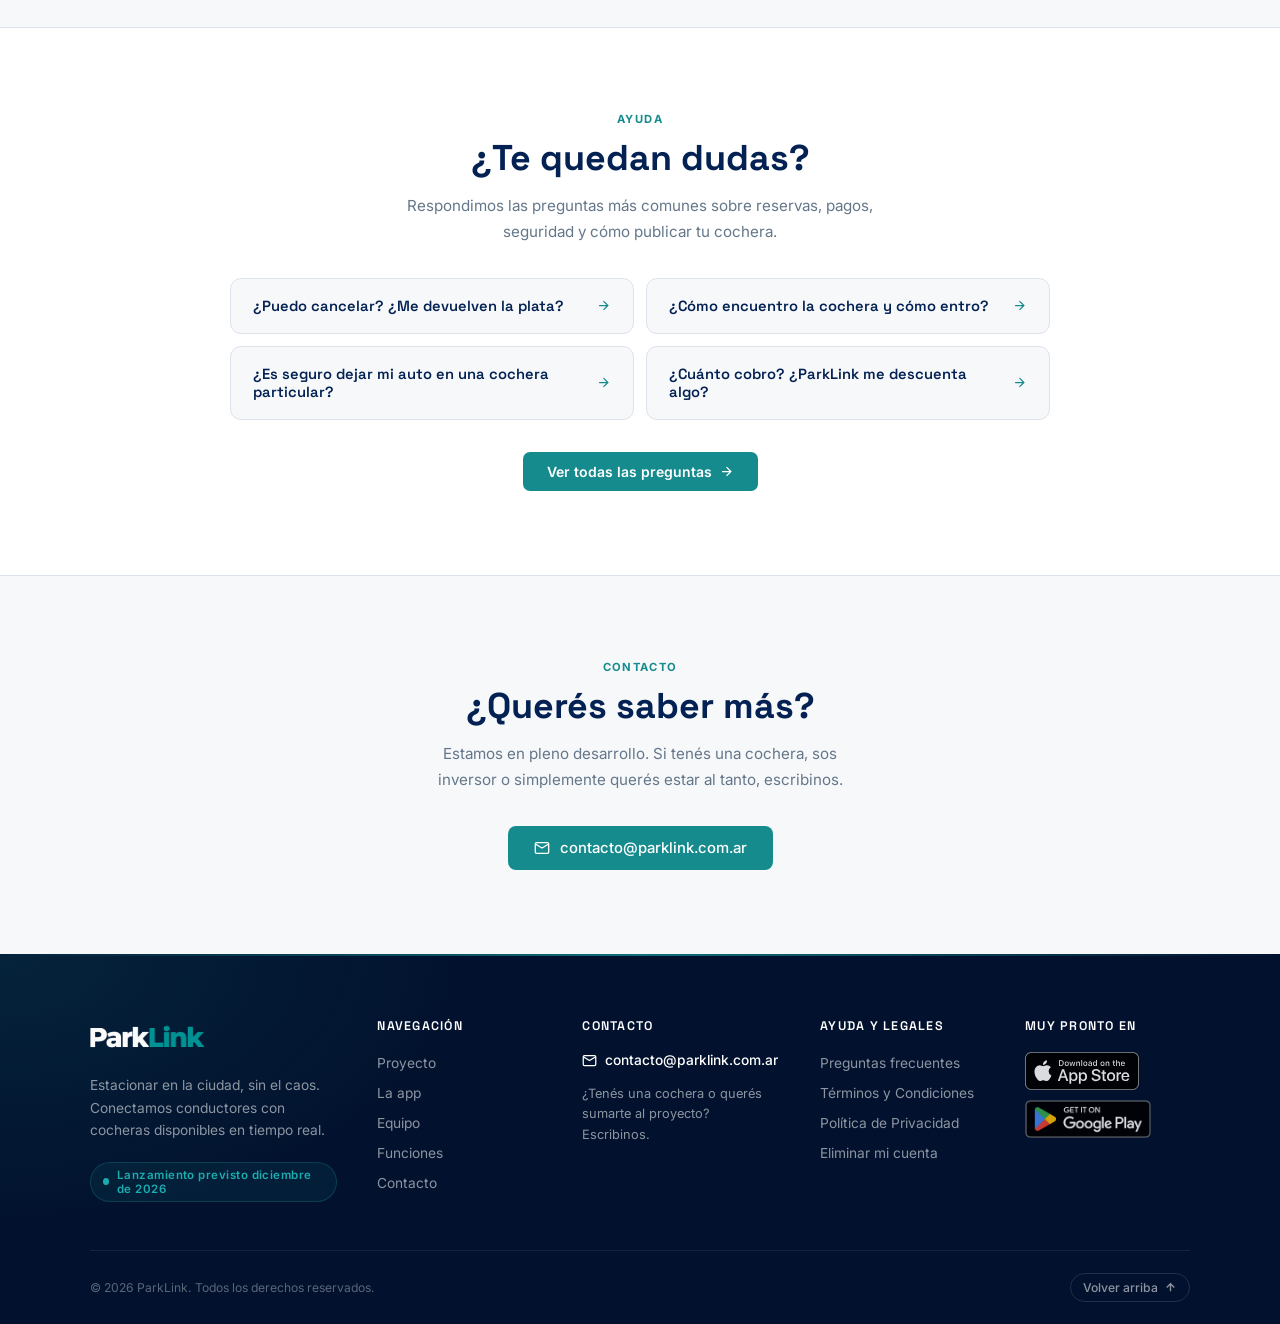
==== commit 064a164a: "feat: add Cloudflare Turnstile to the feedback form Verified both client-side (widget) and server-si" ====
--- a/index.html
+++ b/index.html
@@ -11,6 +11,7 @@
     <link href="https://fonts.googleapis.com/css2?family=Space+Grotesk:wght@400;500;600;700&family=Inter:wght@300;400;500;600&display=swap" rel="stylesheet">
     <link rel="stylesheet" href="styles.css?v=2">
     <link rel="preload" href="assets/logos/logo-parklink.png" as="image" fetchpriority="high">
+    <script src="https://challenges.cloudflare.com/turnstile/v0/api.js" async defer></script>
     <noscript><style>#preloader { display: none; } html.is-loading { overflow: auto; }</style></noscript>
 </head>
 <body>
@@ -499,6 +500,7 @@
                 Comentario
                 <textarea name="comentario" rows="4" maxlength="500" required></textarea>
             </label>
+            <div class="cf-turnstile" data-sitekey="0x4AAAAAAGHRq5oaYGM-nYjd" data-theme="light"></div>
             <button type="submit" class="btn btn-primary">Enviar comentario</button>
         </form>
         <div id="feedbackSuccess" class="feedback-success" hidden>
--- a/styles.css
+++ b/styles.css
@@ -940,13 +940,48 @@
     border-color: var(--teal);
     background: rgba(22,139,141,0.06);
 }
-.feedback-check input { width: 16px; height: 16px; accent-color: var(--teal); flex-shrink: 0; }
-.feedback-form .btn {
+.feedback-check input[type="checkbox"] {
+    appearance: none;
+    -webkit-appearance: none;
+    width: 18px;
+    height: 18px;
+    margin: 0;
+    flex-shrink: 0;
+    border: 1.5px solid var(--border);
+    border-radius: 5px;
+    background: white;
+    position: relative;
+    cursor: pointer;
+    transition: background 0.15s, border-color 0.15s;
+}
+.feedback-check input[type="checkbox"]:checked {
+    background: var(--teal);
+    border-color: var(--teal);
+}
+.feedback-check input[type="checkbox"]:checked::after {
+    content: '';
+    position: absolute;
+    left: 6px;
+    top: 2px;
+    width: 4px;
+    height: 8px;
+    border: solid white;
+    border-width: 0 2px 2px 0;
+    transform: rotate(45deg);
+}
+.feedback-form button.btn {
+    appearance: none;
+    -webkit-appearance: none;
+    border: none;
+    outline: none;
+    font-family: var(--font-body, 'Inter', sans-serif);
+    cursor: pointer;
     margin-top: 2px;
     width: 100%;
     justify-content: center;
 }
-.feedback-form .btn:disabled { opacity: 0.6; cursor: default; }
+.feedback-form button.btn:focus-visible { outline: 2px solid var(--teal); outline-offset: 2px; }
+.feedback-form button.btn:disabled { opacity: 0.6; cursor: default; }
 
 #feedbackForm[hidden], #feedbackSuccess[hidden] { display: none; }
 
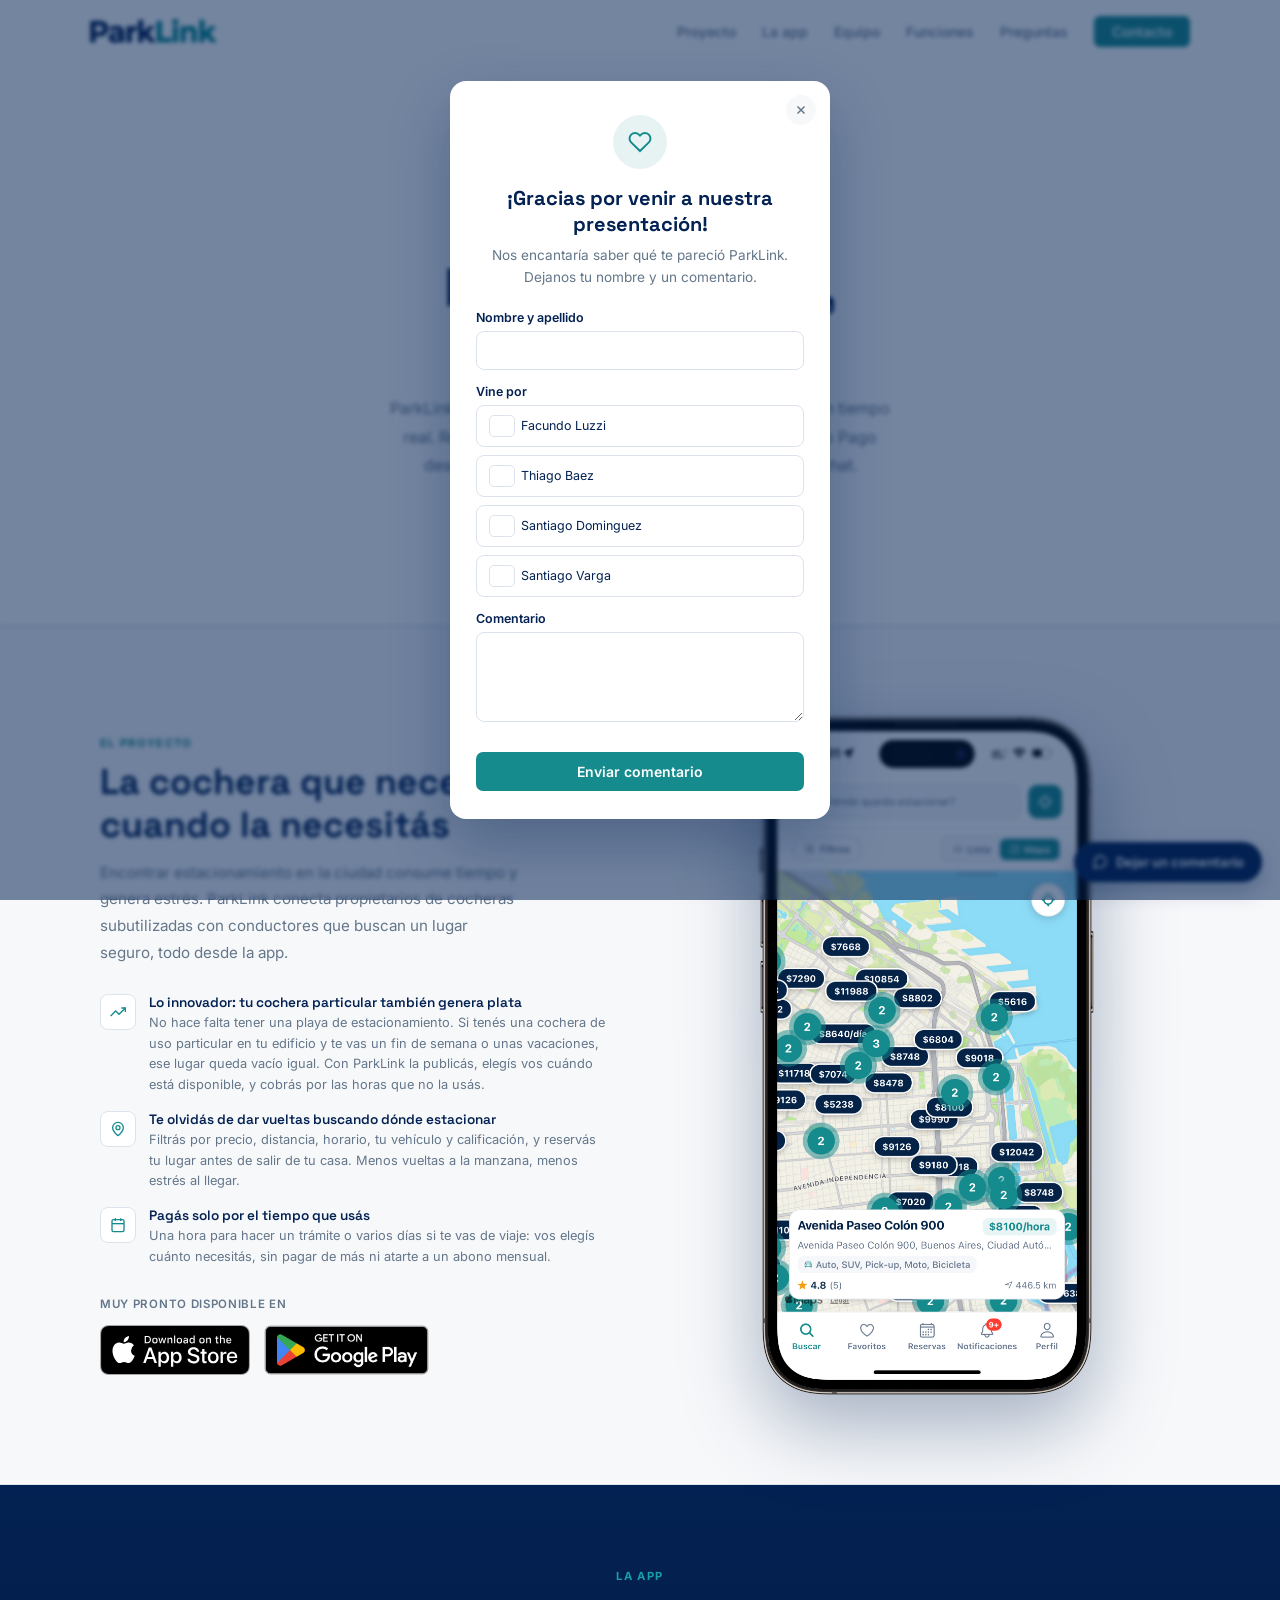
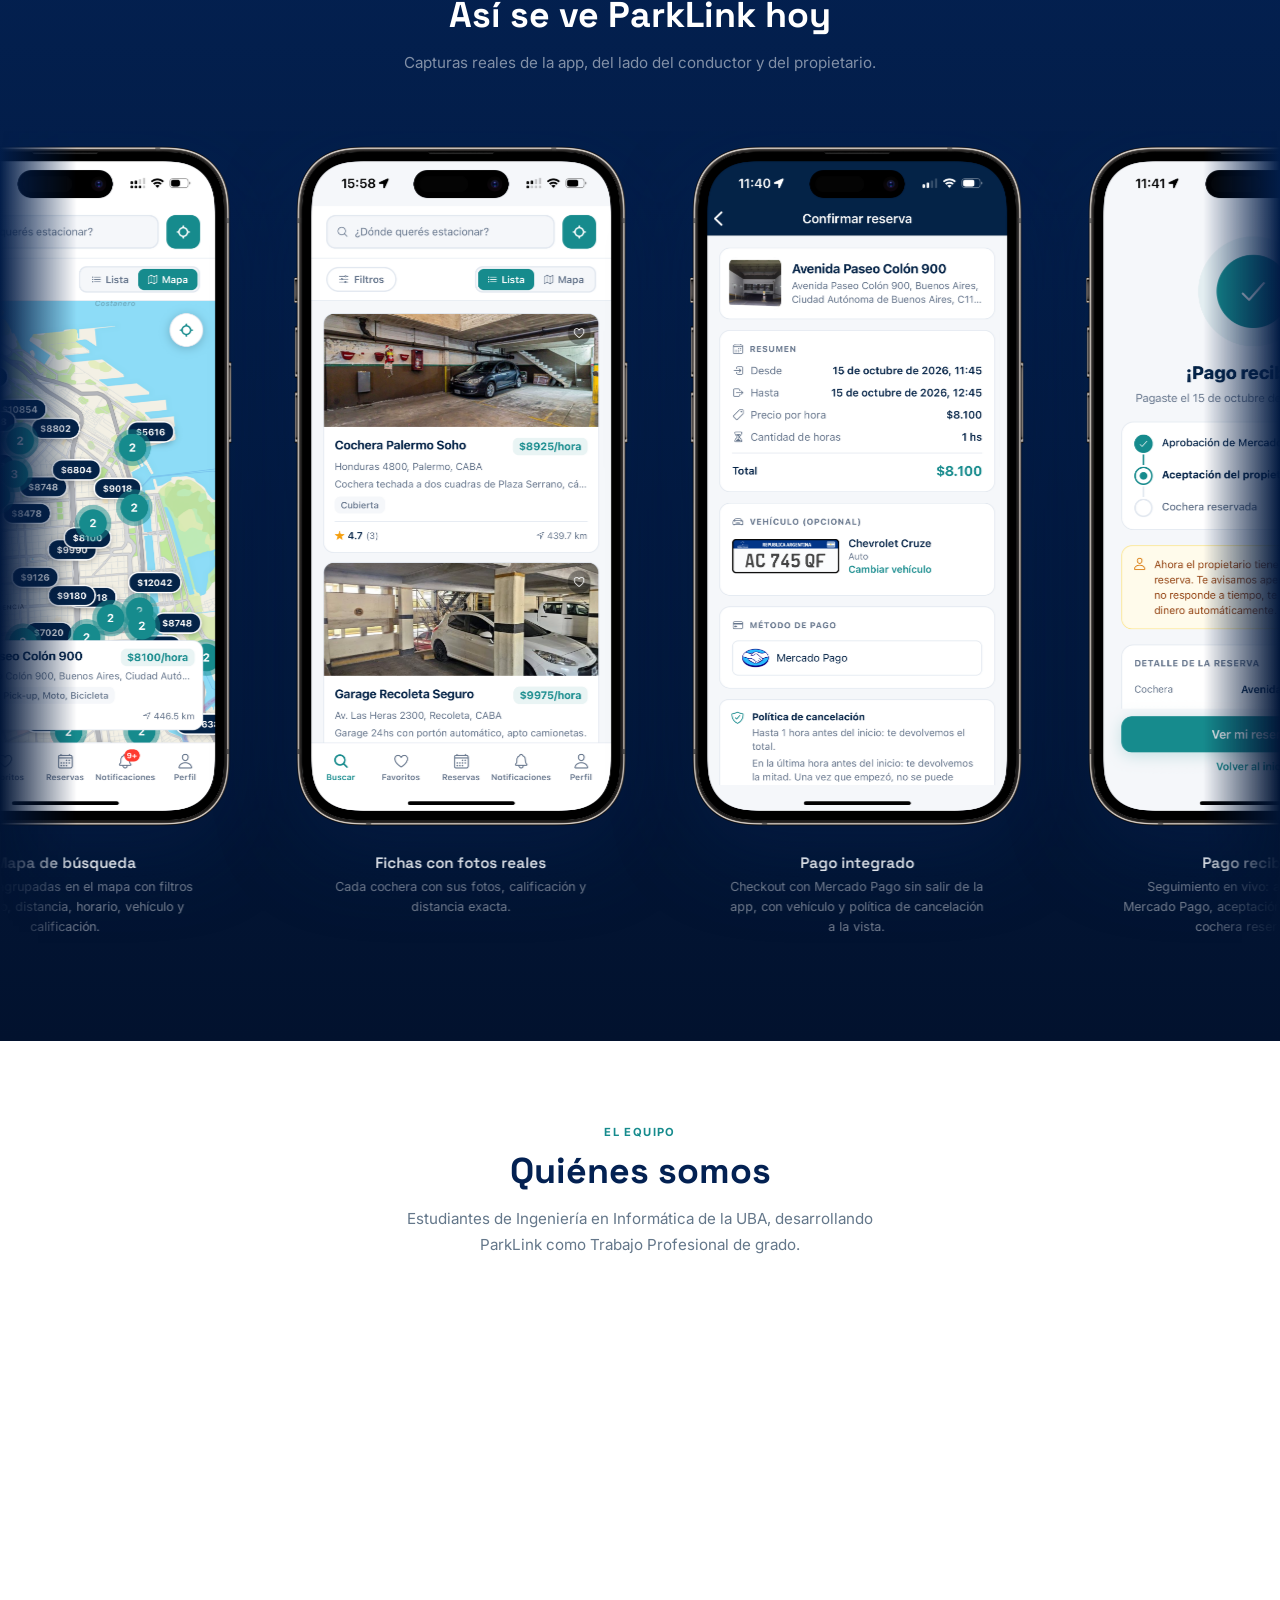
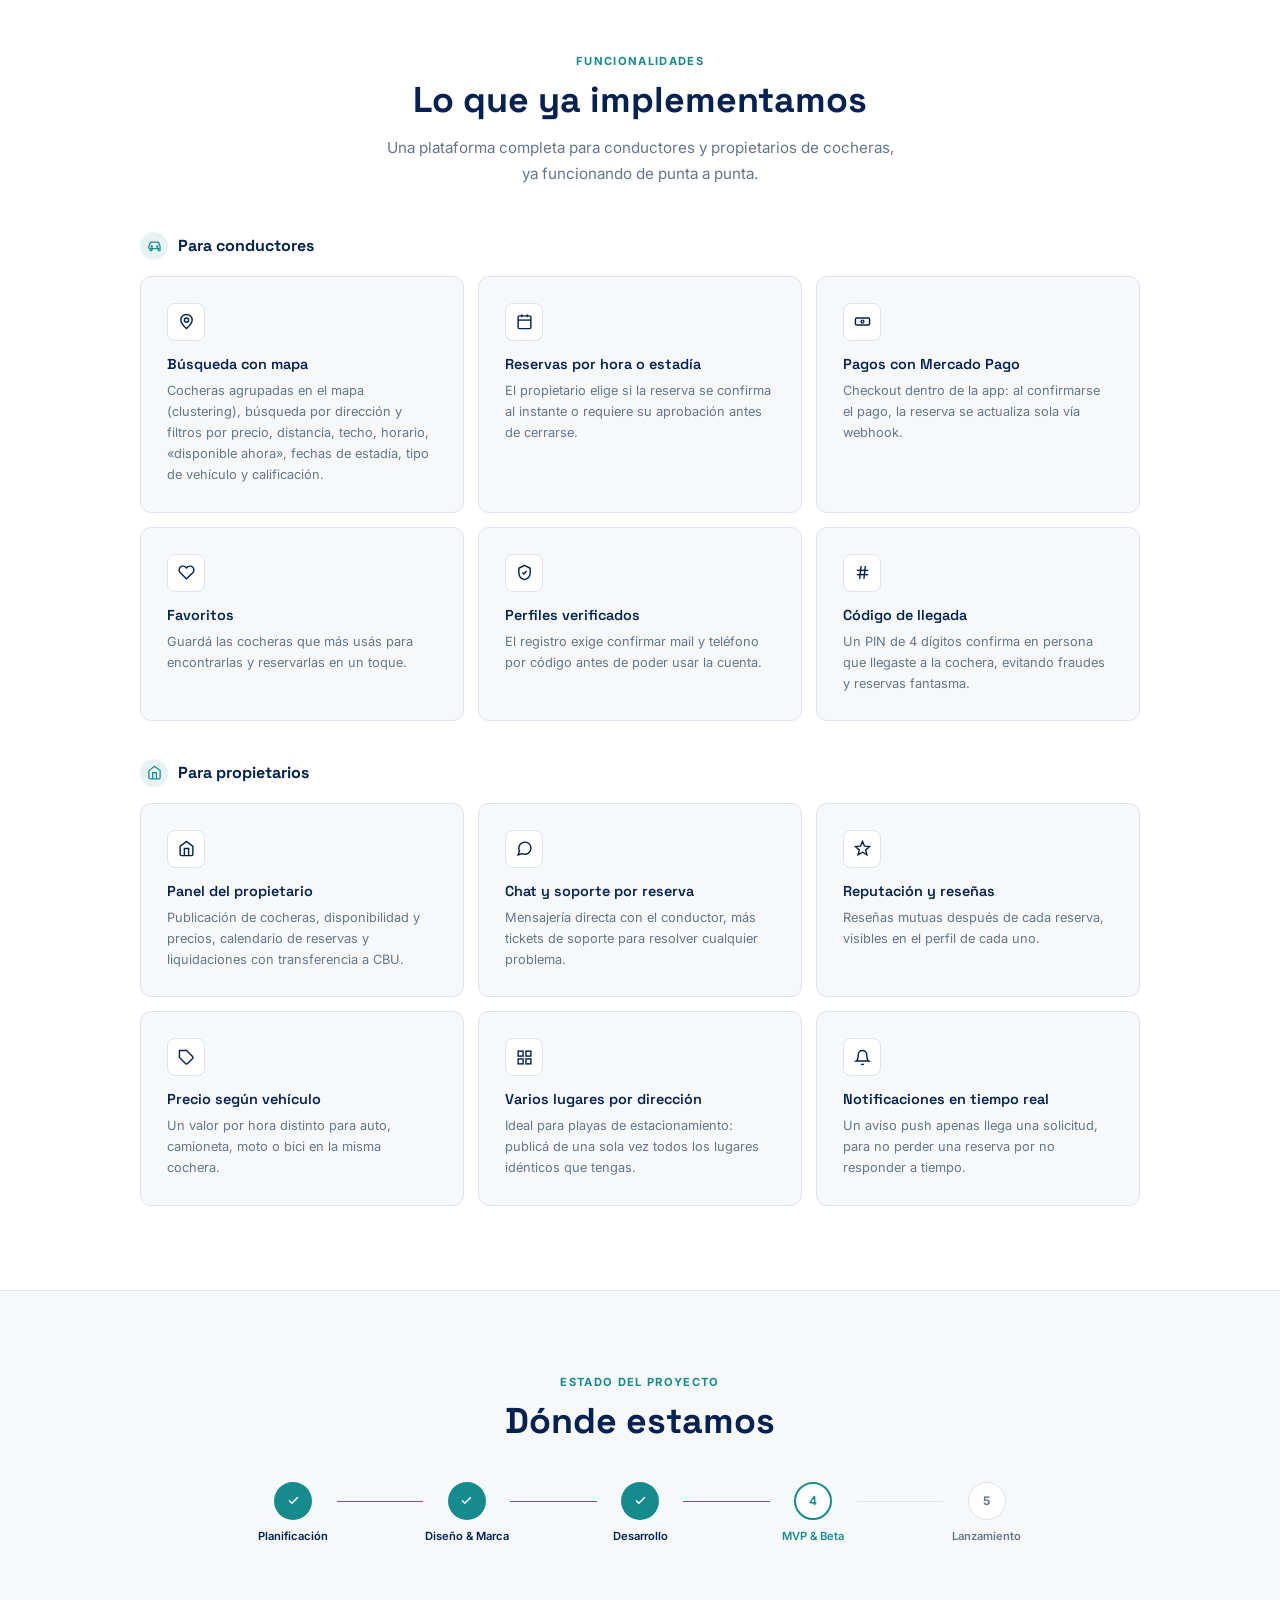
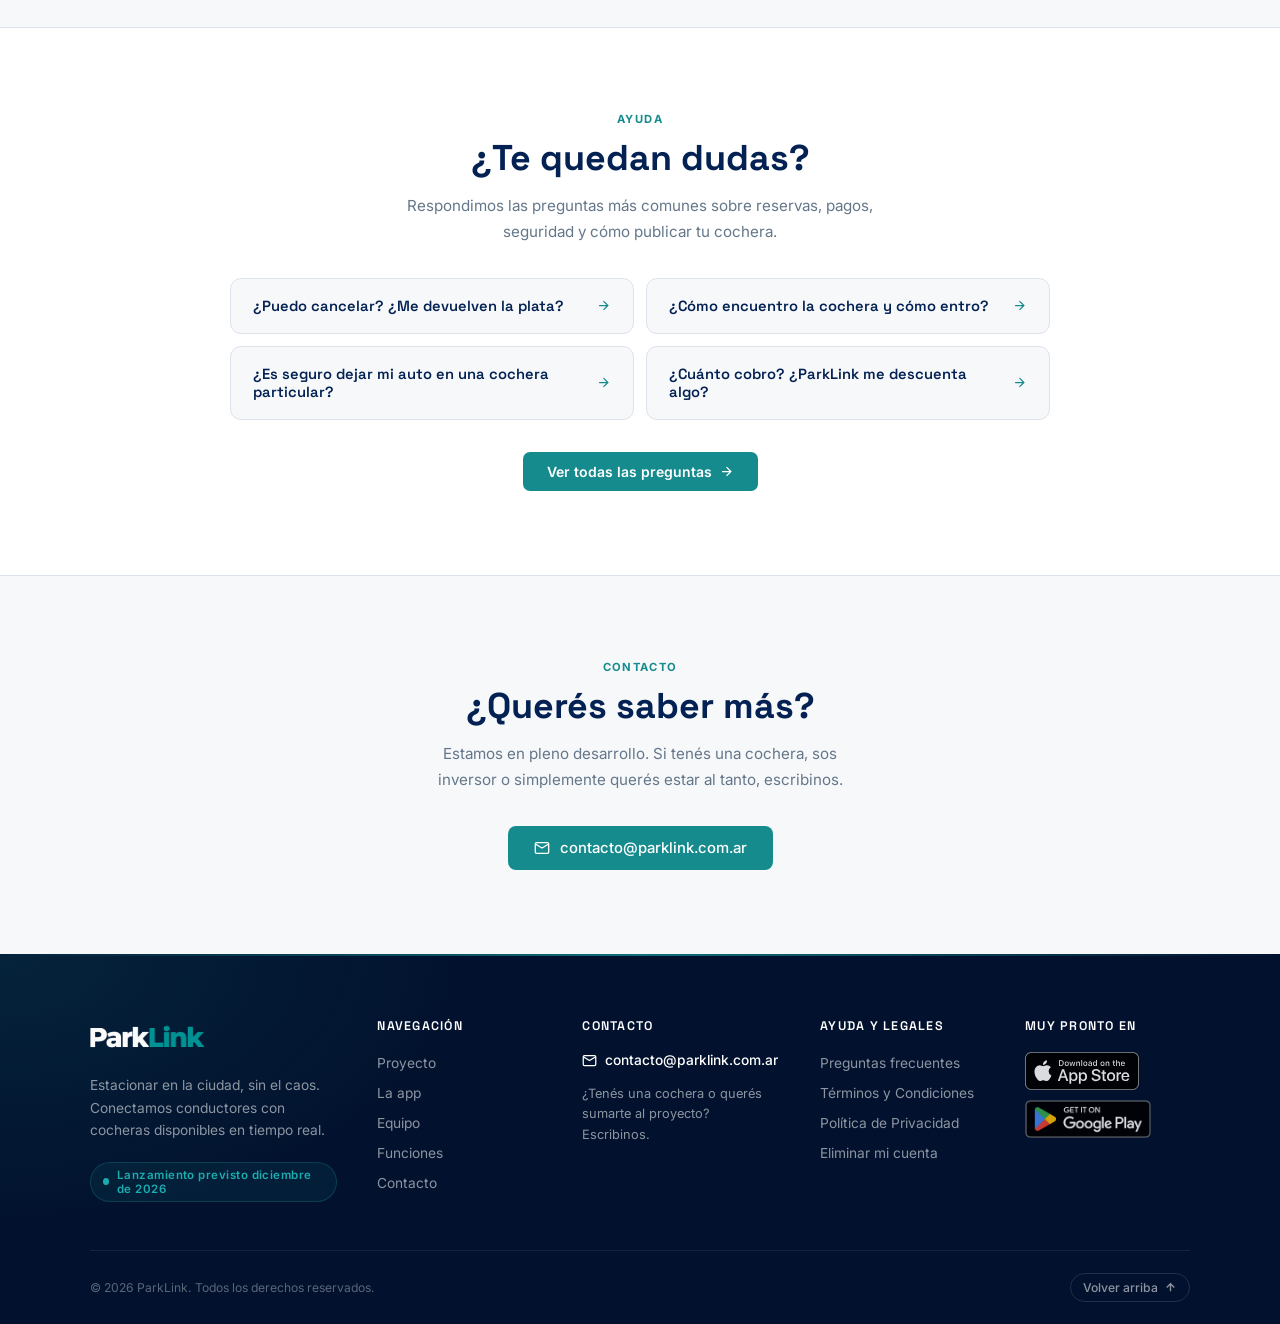
==== commit 225b1d7a: "fix: crisp checkmark icon, show feedback popup after the preloader Swap the CSS border-trick checkma" ====
--- a/index.html
+++ b/index.html
@@ -534,6 +534,7 @@
         setTimeout(() => {
             preloader.classList.add('is-done');
             document.documentElement.classList.remove('is-loading');
+            document.dispatchEvent(new Event('preloader:done'));
             setTimeout(() => preloader.remove(), 1000);
         }, Math.max(0, 900 - (performance.now() - start)));
     };
--- a/styles.css
+++ b/styles.css
@@ -955,19 +955,12 @@
     transition: background 0.15s, border-color 0.15s;
 }
 .feedback-check input[type="checkbox"]:checked {
-    background: var(--teal);
+    background-color: var(--teal);
     border-color: var(--teal);
-}
-.feedback-check input[type="checkbox"]:checked::after {
-    content: '';
-    position: absolute;
-    left: 6px;
-    top: 2px;
-    width: 4px;
-    height: 8px;
-    border: solid white;
-    border-width: 0 2px 2px 0;
-    transform: rotate(45deg);
+    background-image: url("data:image/svg+xml,%3Csvg xmlns='http://www.w3.org/2000/svg' viewBox='0 0 24 24' fill='none' stroke='white' stroke-width='3' stroke-linecap='round' stroke-linejoin='round'%3E%3Cpolyline points='20 6 9 17 4 12'/%3E%3C/svg%3E");
+    background-repeat: no-repeat;
+    background-position: center;
+    background-size: 12px 12px;
 }
 .feedback-form button.btn {
     appearance: none;
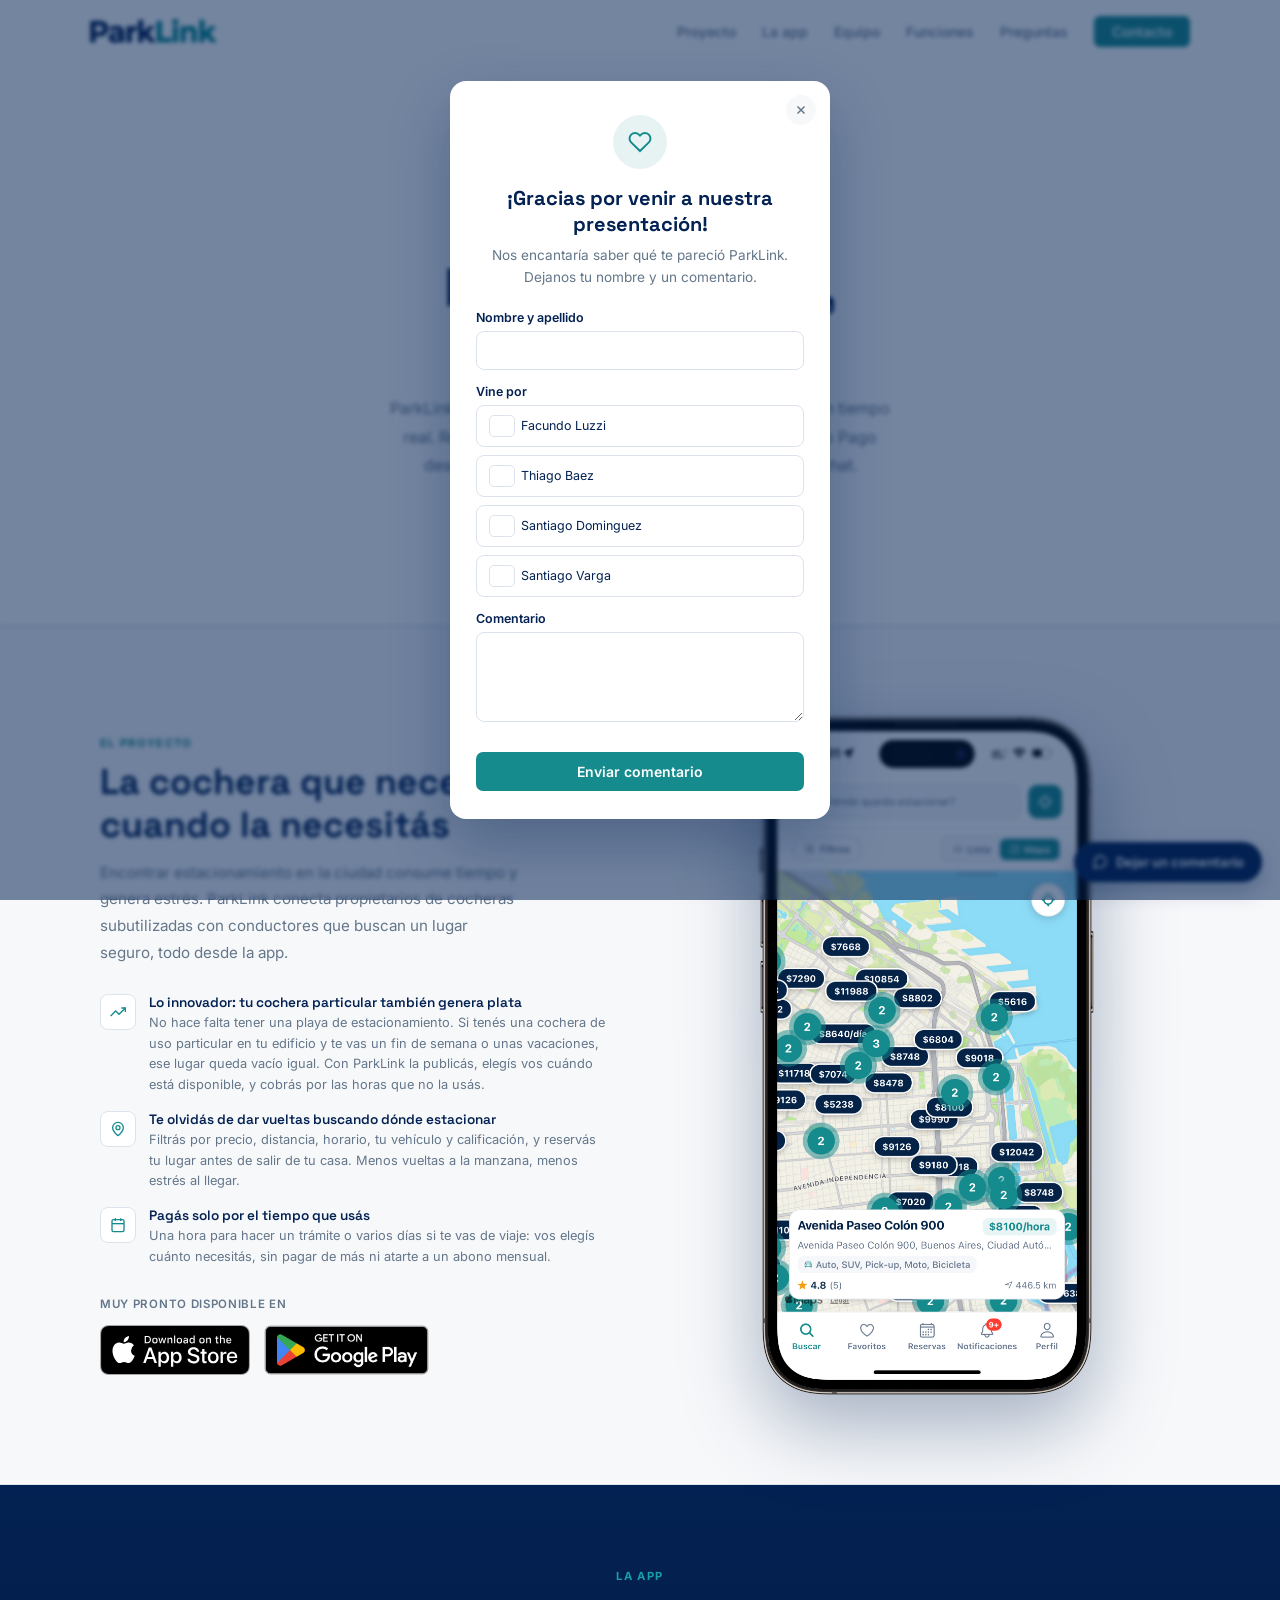
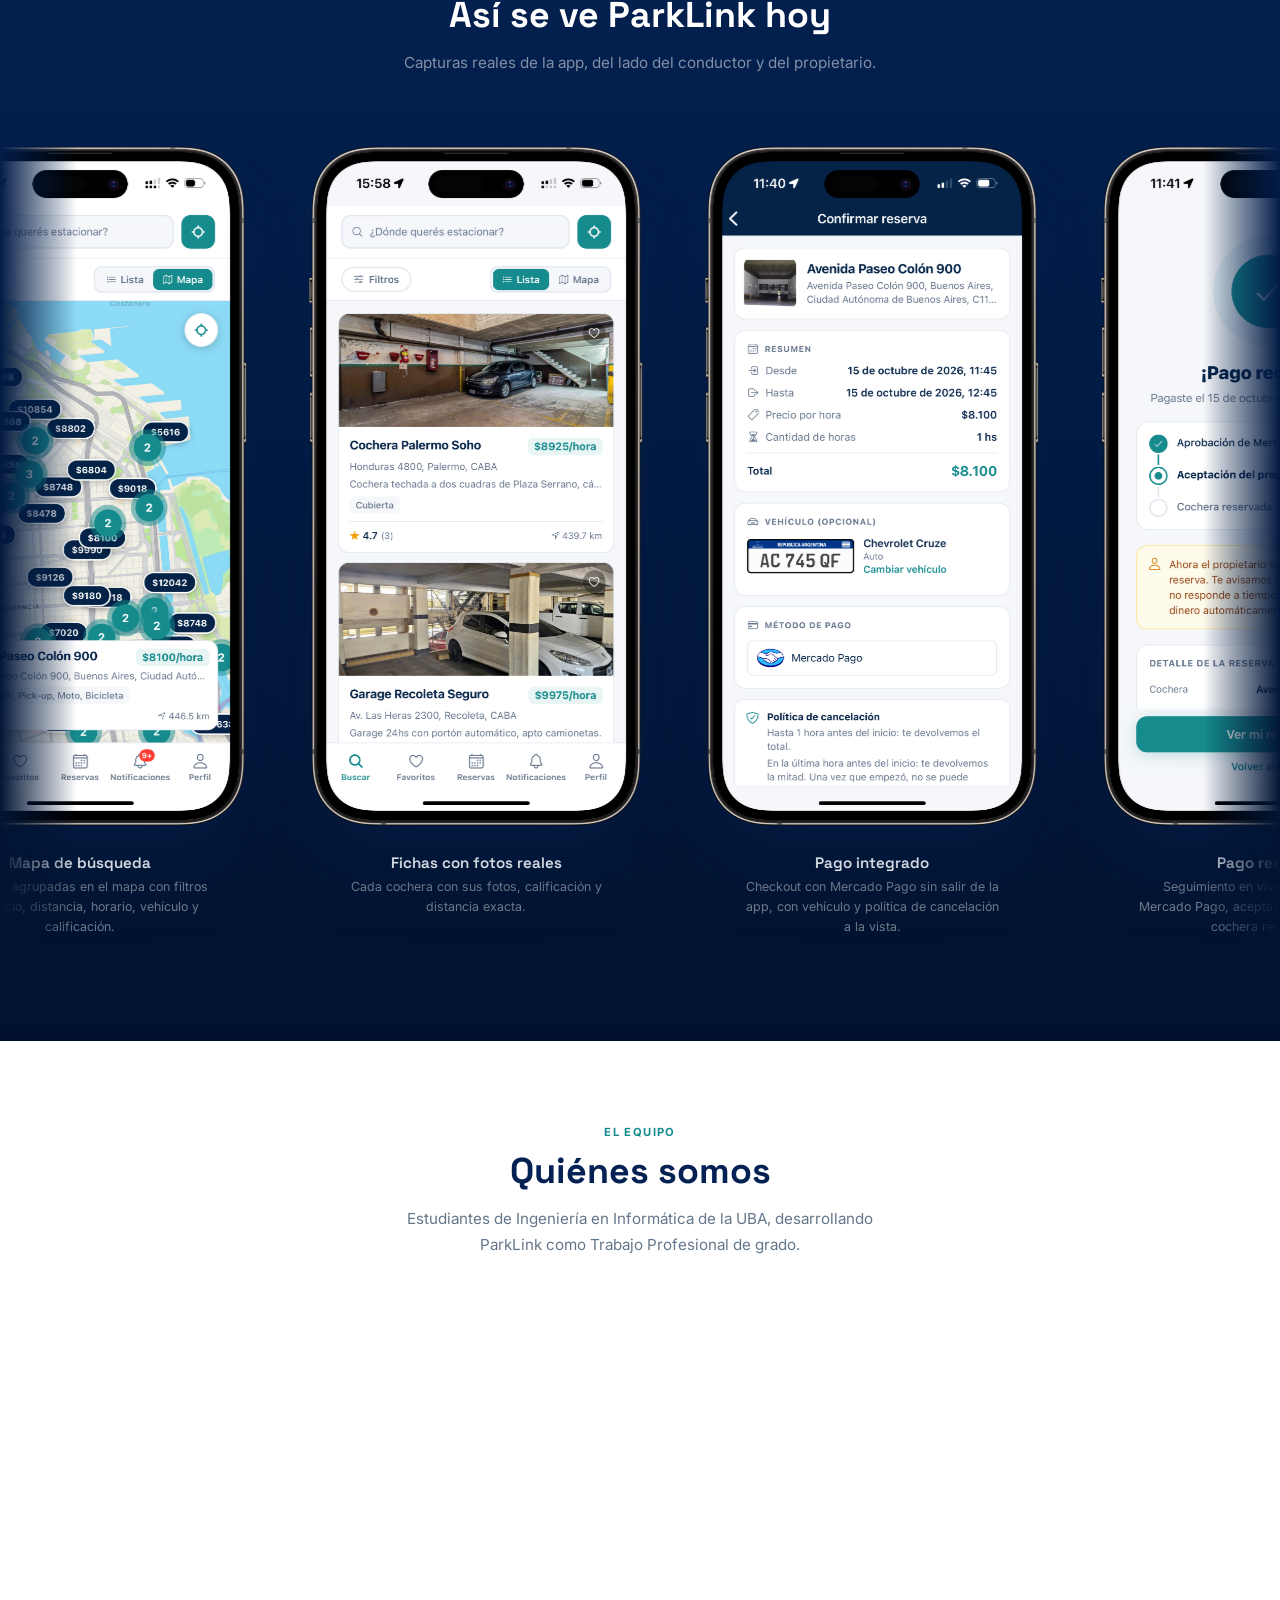
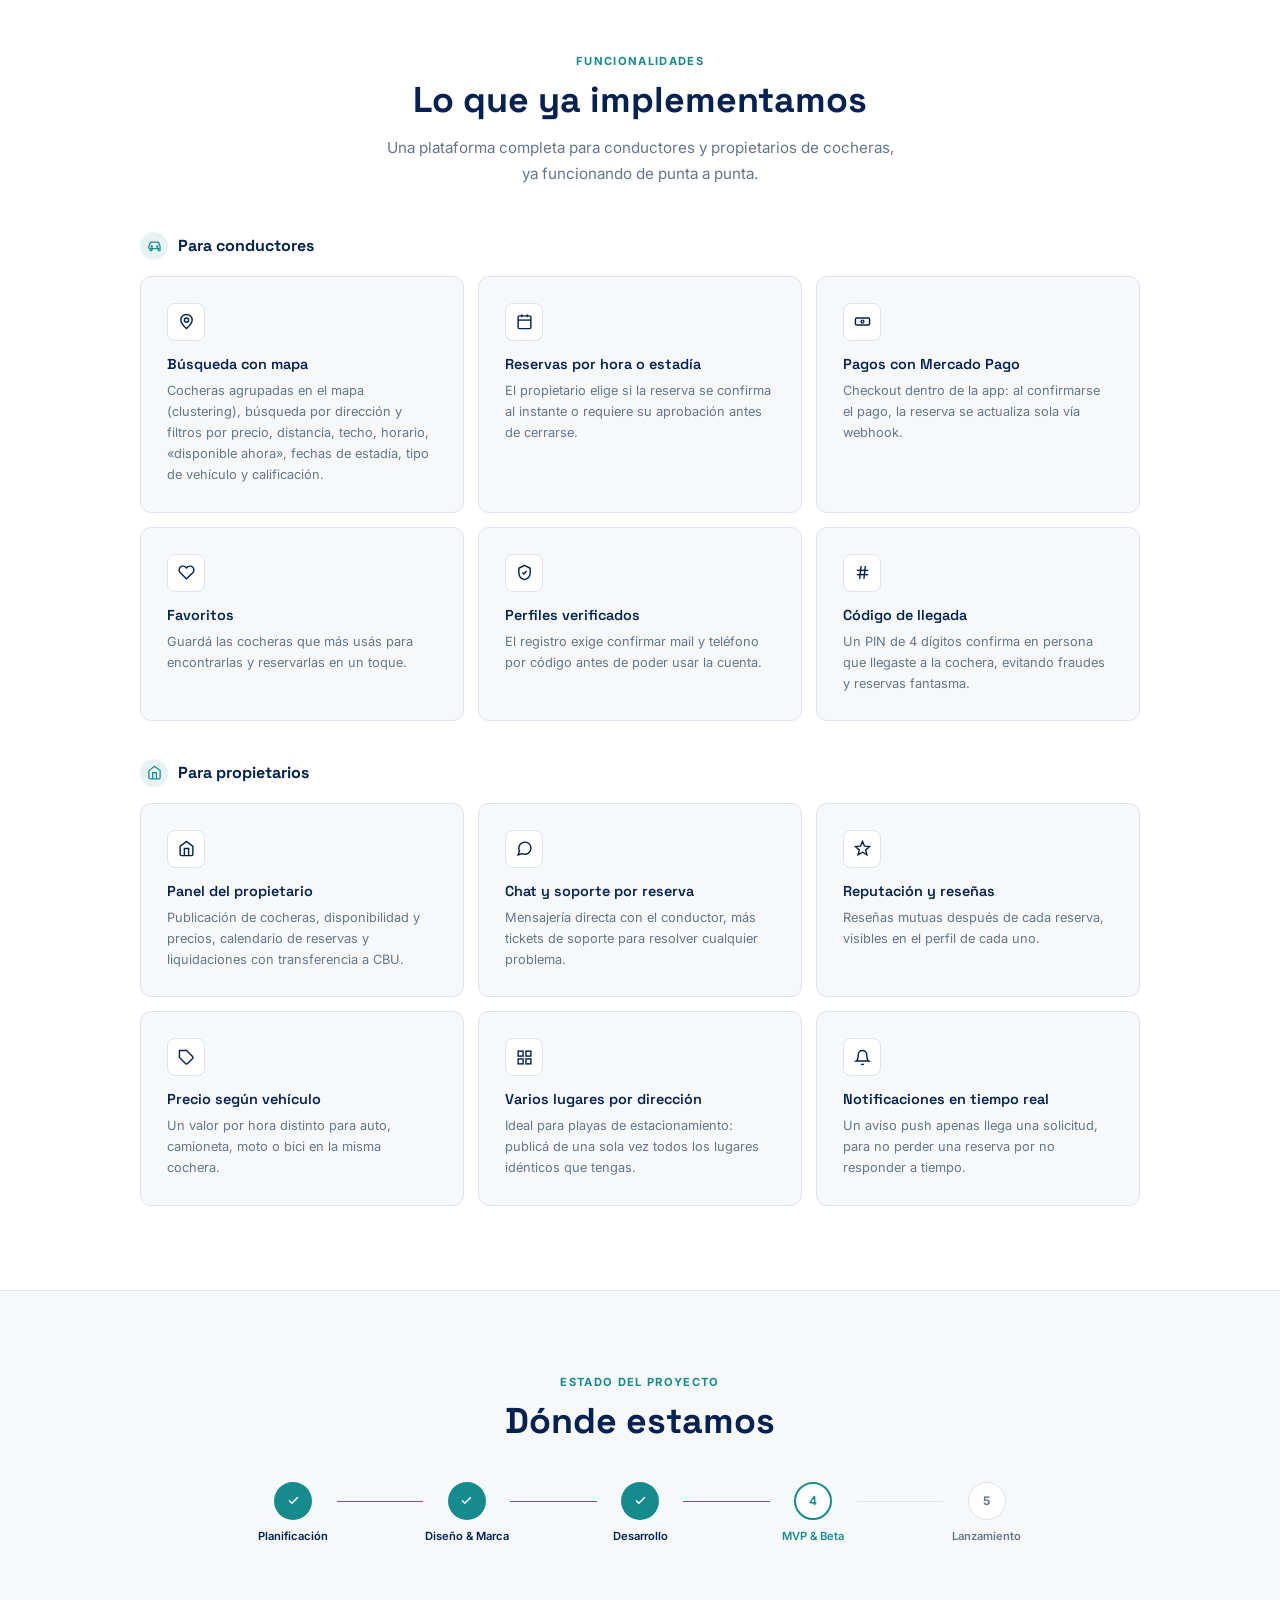
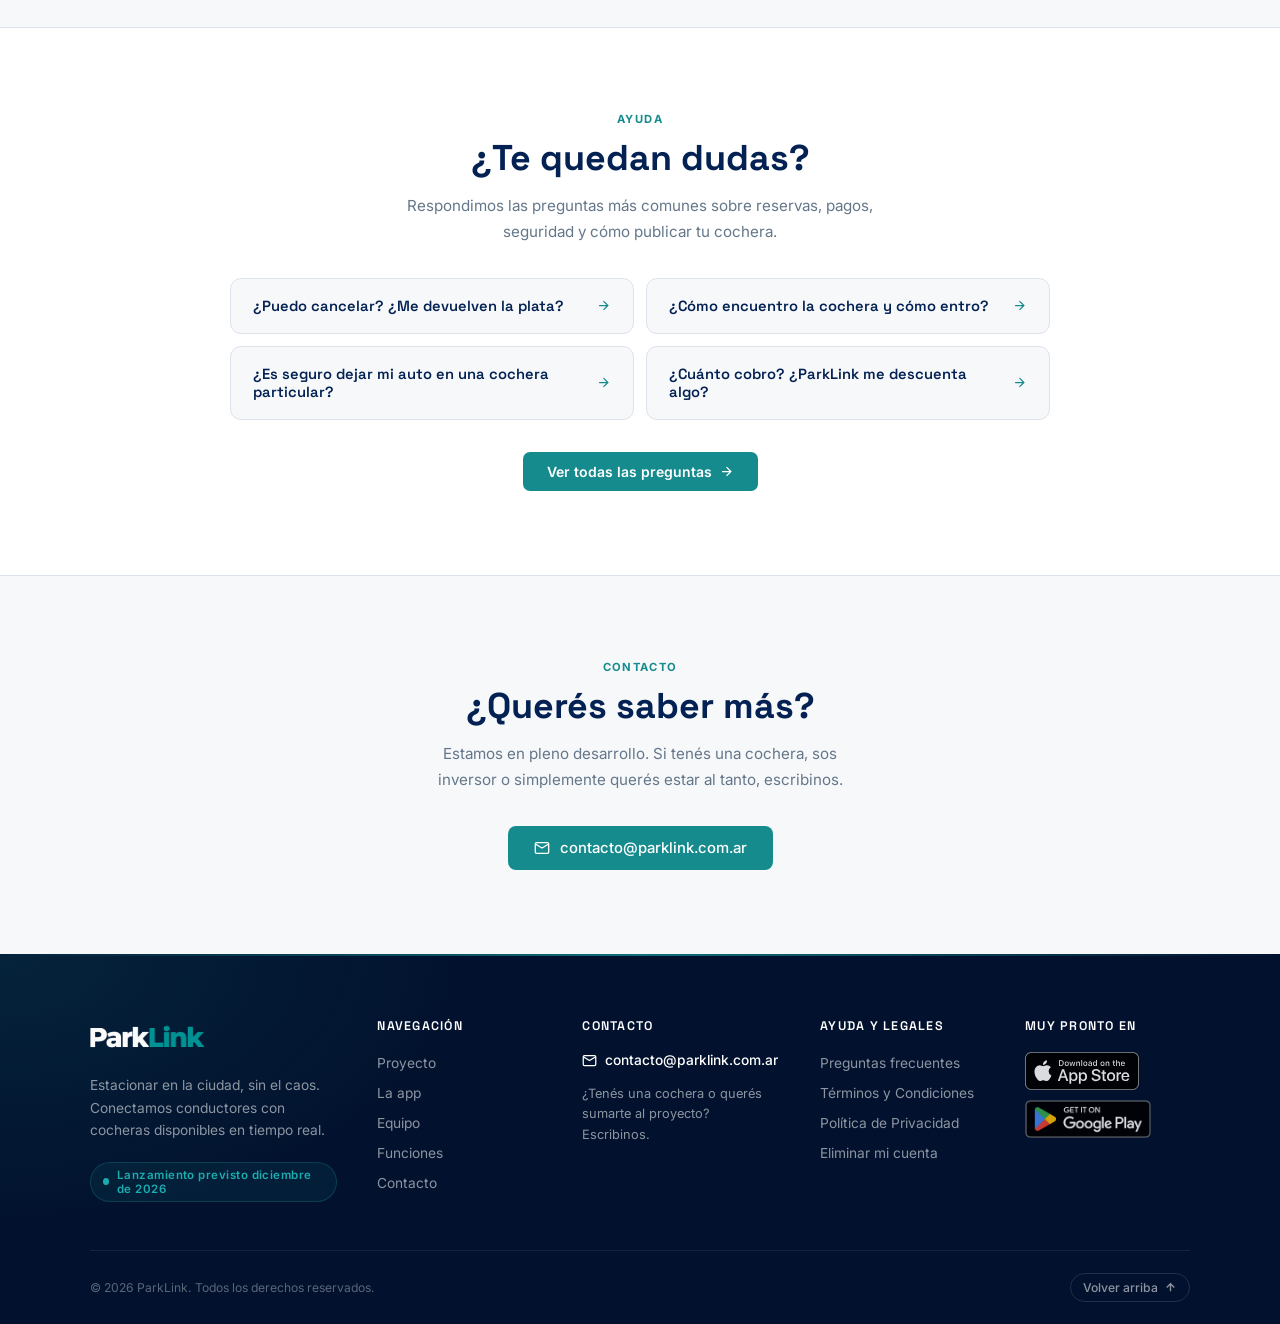
==== commit e6efca2b: "fix: make the Turnstile widget span the full form width" ====
--- a/index.html
+++ b/index.html
@@ -500,7 +500,7 @@
                 Comentario
                 <textarea name="comentario" rows="4" maxlength="500" required></textarea>
             </label>
-            <div class="cf-turnstile" data-sitekey="0x4AAAAAAGHRq5oaYGM-nYjd" data-theme="light"></div>
+            <div class="cf-turnstile" data-sitekey="0x4AAAAAAGHRq5oaYGM-nYjd" data-theme="light" data-size="flexible"></div>
             <button type="submit" class="btn btn-primary">Enviar comentario</button>
         </form>
         <div id="feedbackSuccess" class="feedback-success" hidden>
--- a/styles.css
+++ b/styles.css
@@ -823,8 +823,11 @@
     align-items: center;
     justify-content: center;
     padding: 20px;
+    opacity: 0;
+    transition: opacity 0.28s ease;
 }
 .feedback-overlay[hidden] { display: none; }
+.feedback-overlay.is-open { opacity: 1; }
 
 .feedback-modal {
     position: relative;
@@ -835,7 +838,10 @@
     padding: 34px 26px 28px;
     text-align: center;
     box-shadow: 0 24px 60px rgba(3,33,82,0.3);
-}
+    transform: translateY(10px) scale(0.97);
+    transition: transform 0.28s ease;
+}
+.feedback-overlay.is-open .feedback-modal { transform: translateY(0) scale(1); }
 .feedback-close {
     position: absolute;
     top: 14px;
@@ -962,6 +968,7 @@
     background-position: center;
     background-size: 12px 12px;
 }
+.cf-turnstile, .cf-turnstile iframe { width: 100%; }
 .feedback-form button.btn {
     appearance: none;
     -webkit-appearance: none;
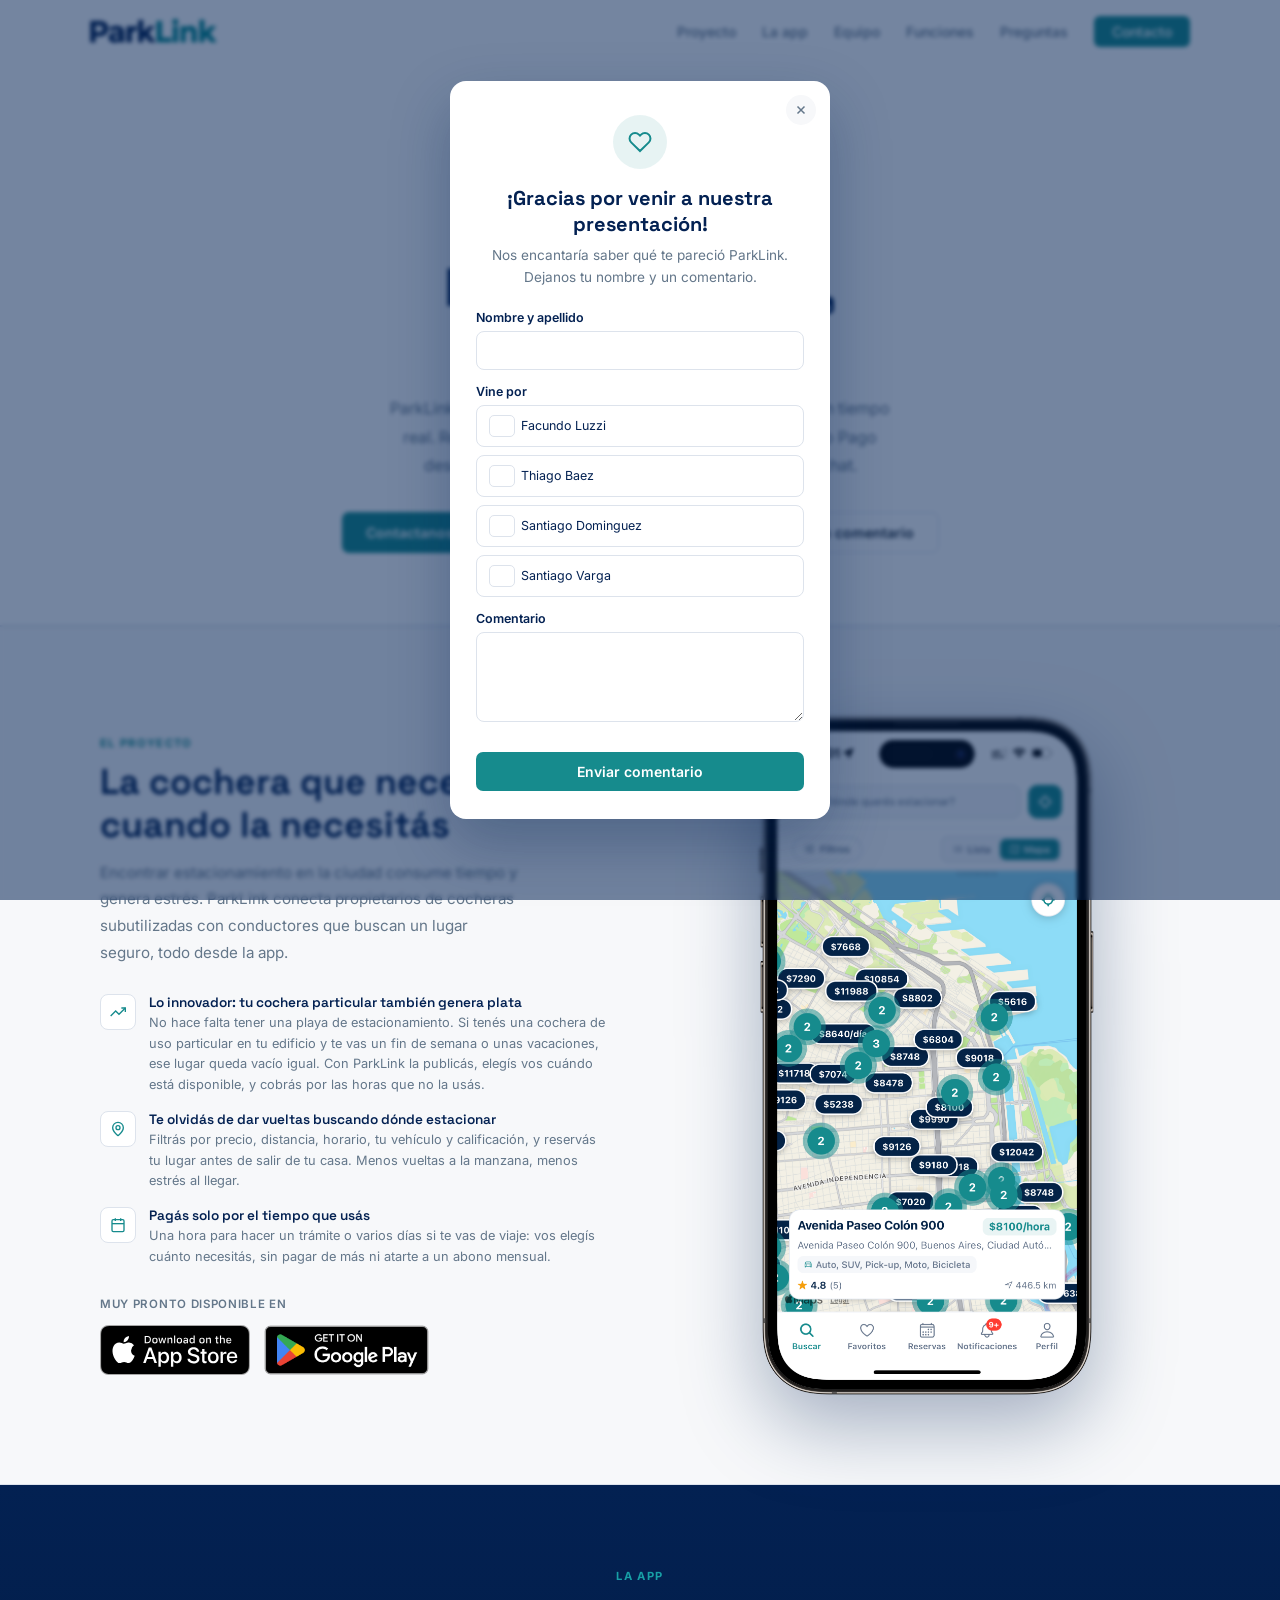
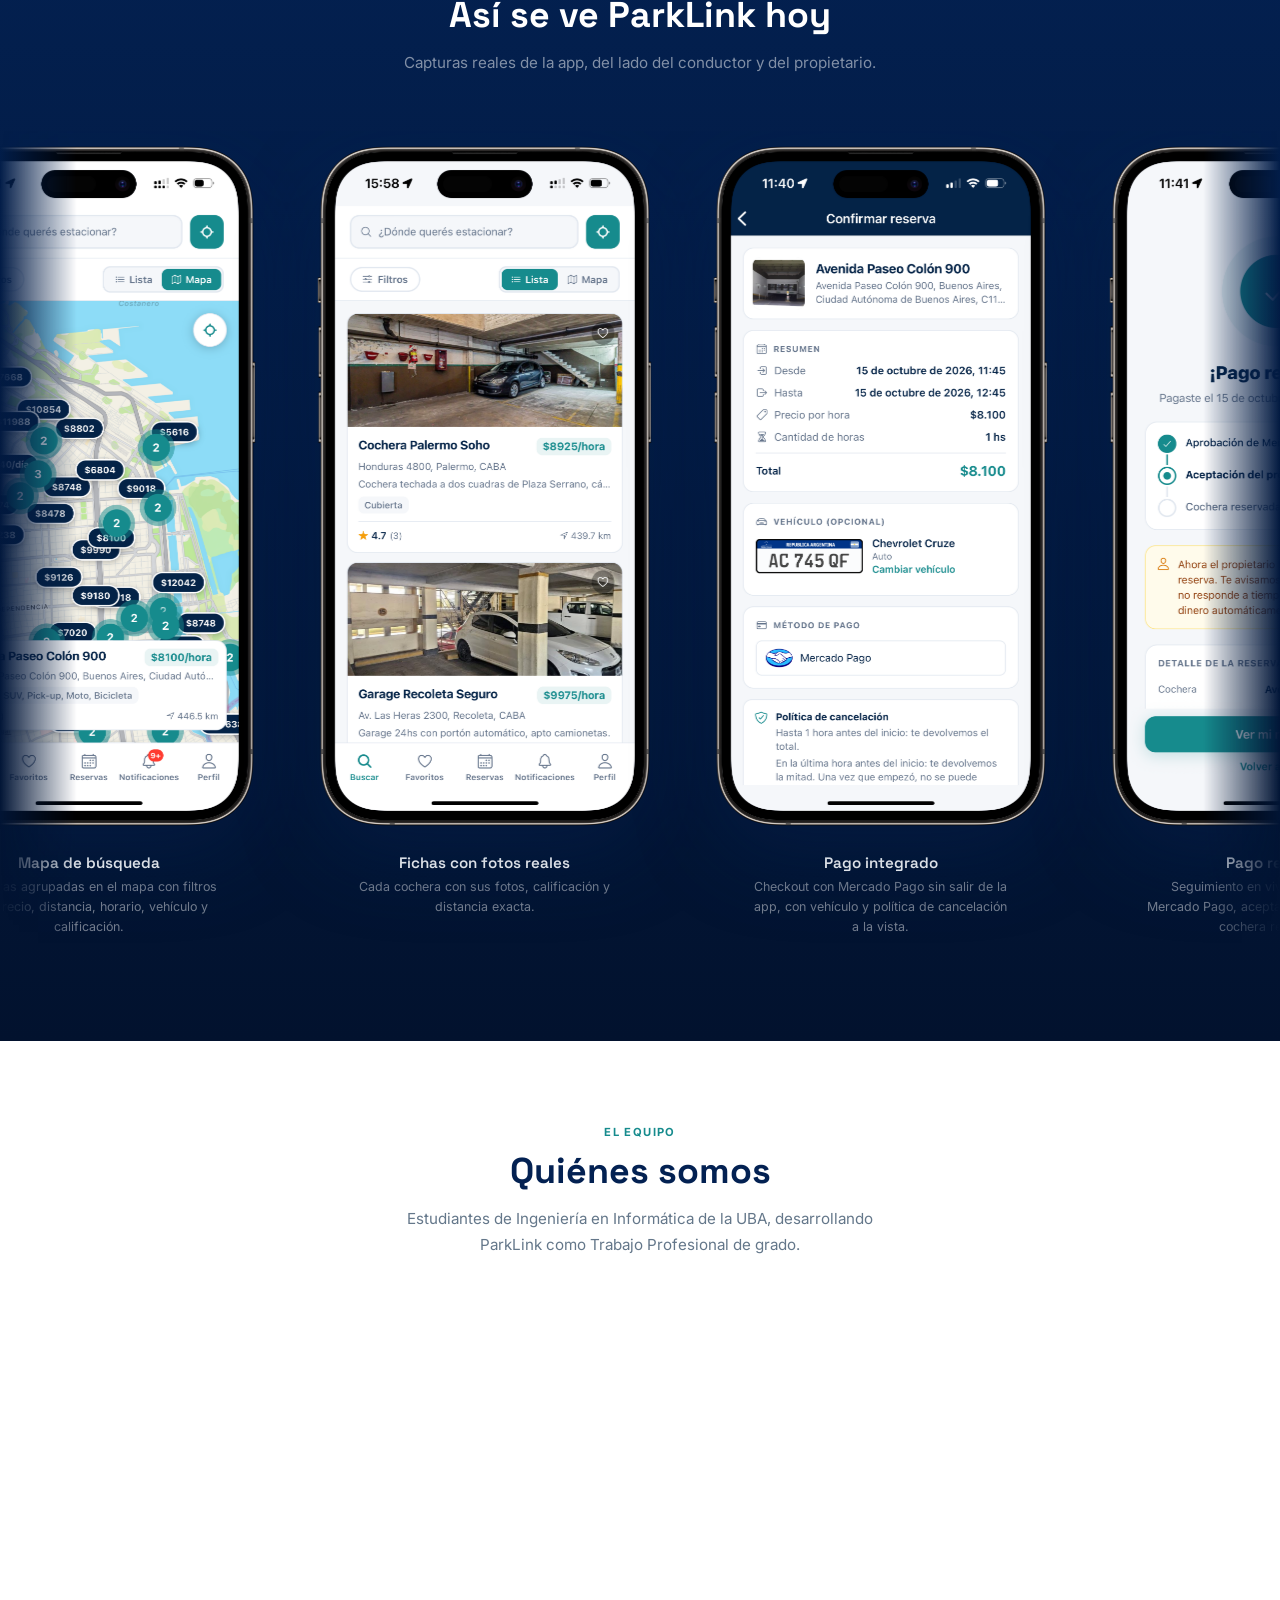
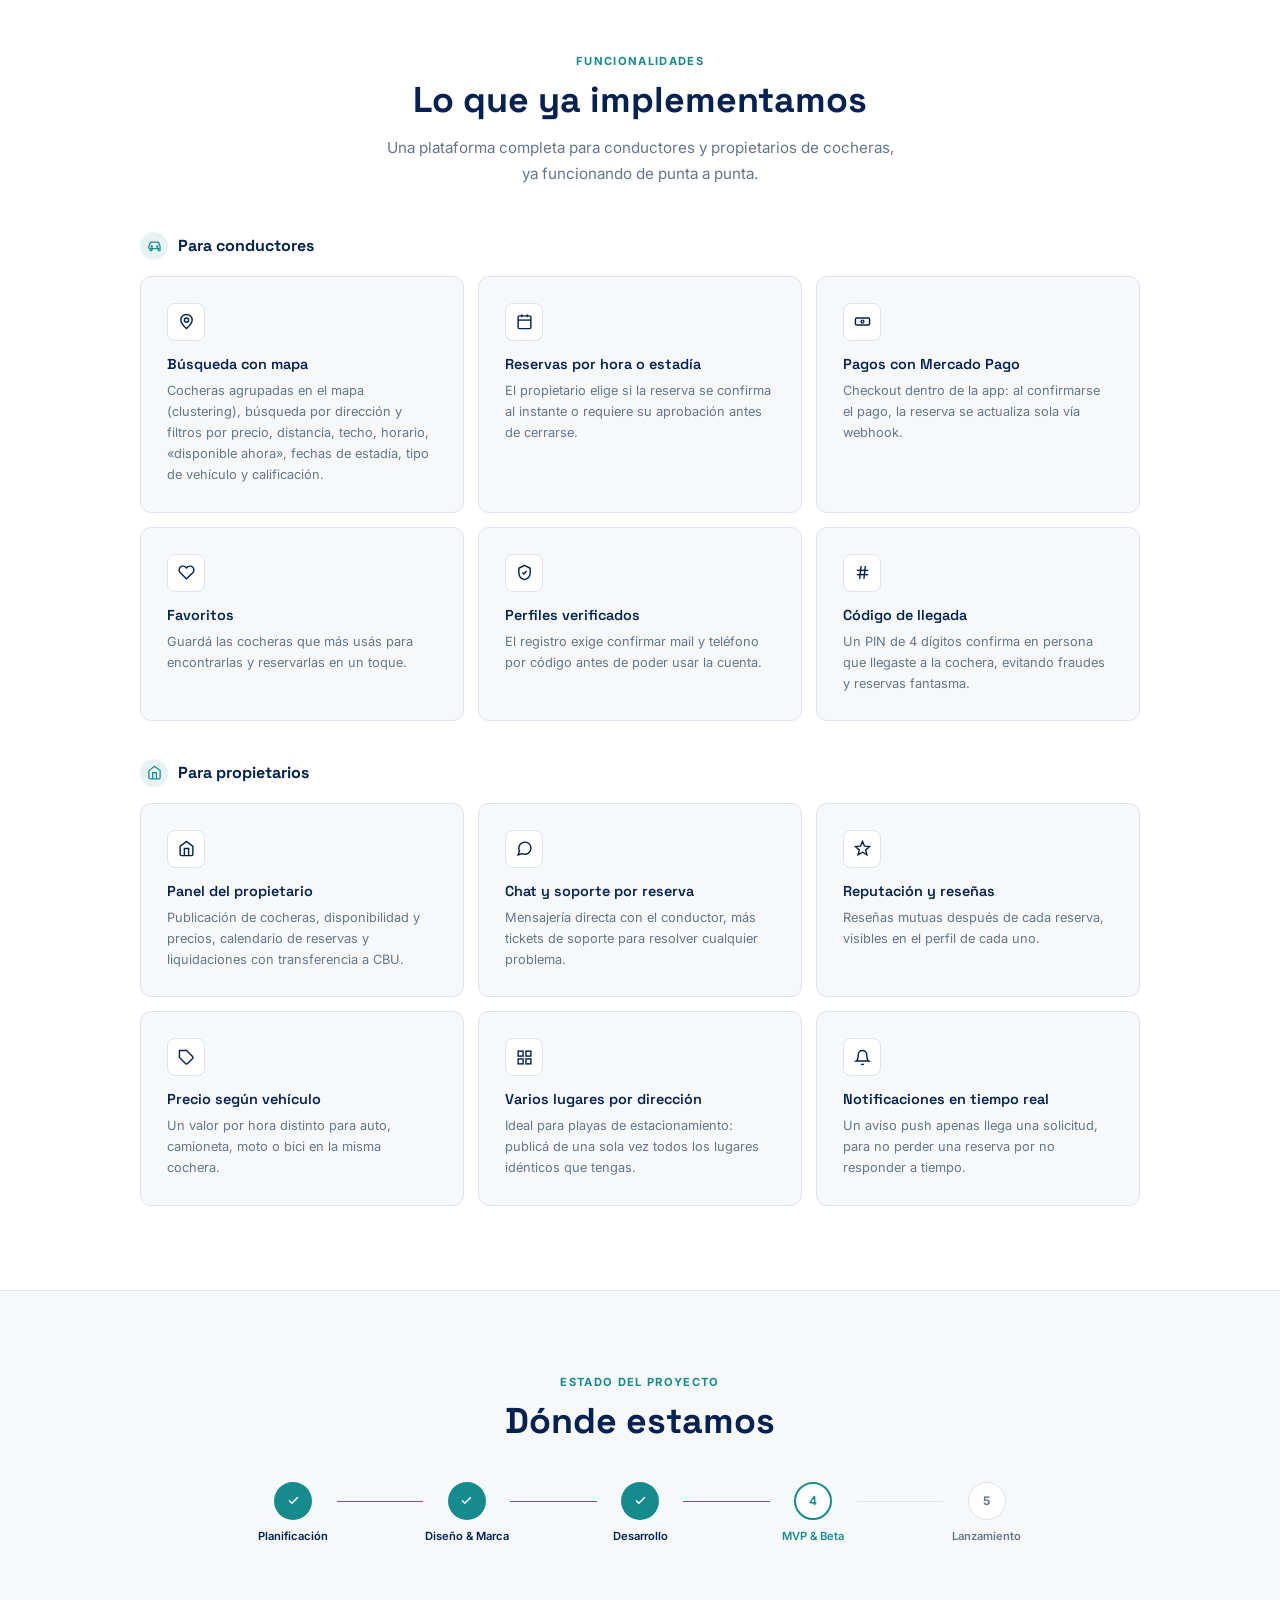
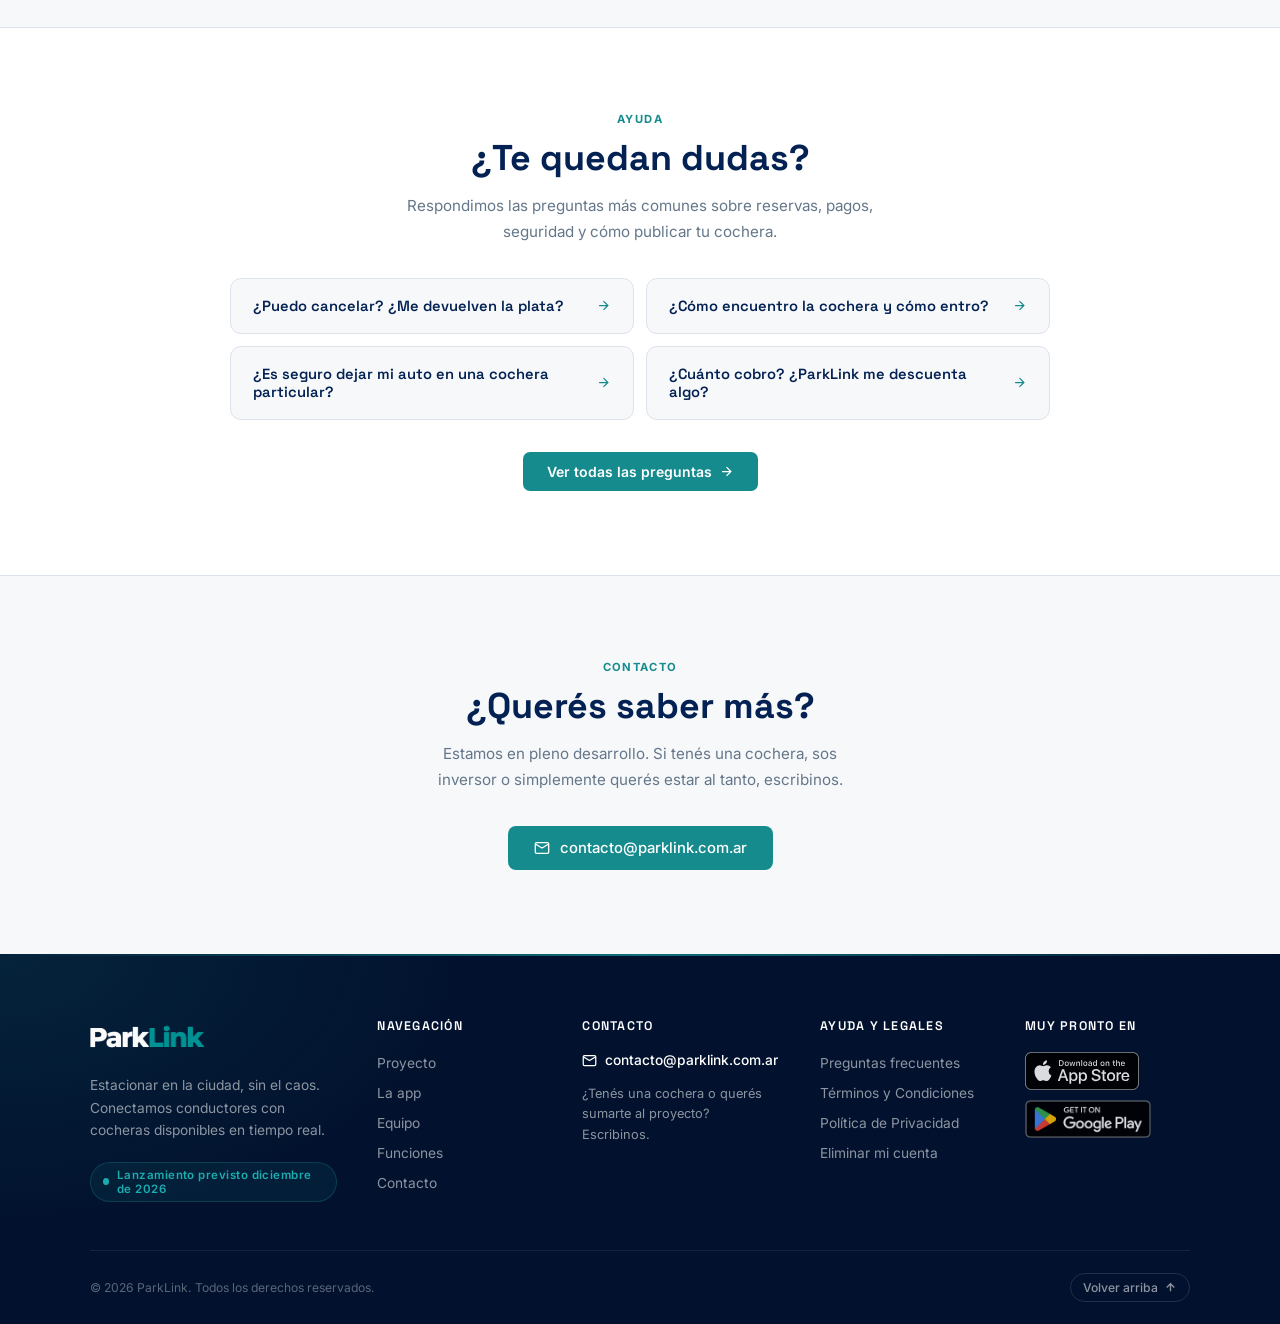
==== commit 2a1b5531: "fix: move the feedback button next to Contactanos in the hero instead of a floating FAB" ====
--- a/index.html
+++ b/index.html
@@ -47,6 +47,10 @@
             <svg width="13" height="13" viewBox="0 0 24 24" fill="none" stroke="currentColor" stroke-width="2.5"><path d="M5 12h14M12 5l7 7-7 7"/></svg>
         </a>
         <a href="#capturas" class="btn btn-outline">Ver capturas de la app</a>
+        <button id="feedbackTrigger" class="btn btn-outline" type="button">
+            <svg width="14" height="14" viewBox="0 0 24 24" fill="none" stroke="currentColor" stroke-width="2"><path d="M21 11.5a8.38 8.38 0 0 1-.9 3.8 8.5 8.5 0 0 1-7.6 4.7 8.38 8.38 0 0 1-3.8-.9L3 21l1.9-5.7a8.38 8.38 0 0 1-.9-3.8 8.5 8.5 0 0 1 4.7-7.6 8.38 8.38 0 0 1 3.8-.9h.5a8.48 8.48 0 0 1 8 8v.5z"/></svg>
+            Dejar un comentario
+        </button>
     </div>
 </section>
 
@@ -467,11 +471,6 @@
     </div>
 </footer>
 
-<button id="feedbackTrigger" class="feedback-fab" type="button">
-    <svg width="16" height="16" viewBox="0 0 24 24" fill="none" stroke="currentColor" stroke-width="2"><path d="M21 11.5a8.38 8.38 0 0 1-.9 3.8 8.5 8.5 0 0 1-7.6 4.7 8.38 8.38 0 0 1-3.8-.9L3 21l1.9-5.7a8.38 8.38 0 0 1-.9-3.8 8.5 8.5 0 0 1 4.7-7.6 8.38 8.38 0 0 1 3.8-.9h.5a8.48 8.48 0 0 1 8 8v.5z"/></svg>
-    Dejar un comentario
-</button>
-
 <div id="feedbackOverlay" class="feedback-overlay" hidden>
     <div class="feedback-modal" role="dialog" aria-modal="true" aria-labelledby="feedbackTitle">
         <button id="feedbackClose" class="feedback-close" type="button" aria-label="Cerrar">
--- a/styles.css
+++ b/styles.css
@@ -791,27 +791,12 @@
 }
 
 /* ── FEEDBACK MODAL ── */
-.feedback-fab {
-    position: fixed;
-    right: 18px;
-    bottom: 18px;
-    z-index: 90;
-    display: flex;
-    align-items: center;
-    gap: 8px;
-    background: var(--navy);
-    color: white;
-    border: none;
-    padding: 12px 18px;
-    border-radius: 100px;
+#feedbackTrigger.btn {
+    appearance: none;
+    -webkit-appearance: none;
     font-family: var(--font-body, 'Inter', sans-serif);
-    font-size: 0.82rem;
-    font-weight: 600;
-    box-shadow: 0 8px 22px rgba(3,33,82,0.28);
     cursor: pointer;
-    transition: background 0.18s, transform 0.18s;
-}
-.feedback-fab:hover { background: var(--navy-dark); transform: translateY(-1px); }
+}
 
 .feedback-overlay {
     position: fixed;
@@ -833,6 +818,10 @@
     position: relative;
     width: 100%;
     max-width: 380px;
+    max-height: calc(100vh - 40px);
+    max-height: calc(100dvh - 40px);
+    overflow-y: auto;
+    -webkit-overflow-scrolling: touch;
     background: white;
     border-radius: 16px;
     padding: 34px 26px 28px;
@@ -1000,6 +989,3 @@
     font-size: 1.05rem;
 }
 
-@media (max-width: 440px) {
-    .feedback-fab { font-size: 0.74rem; padding: 10px 14px; right: 14px; bottom: 14px; }
-}
